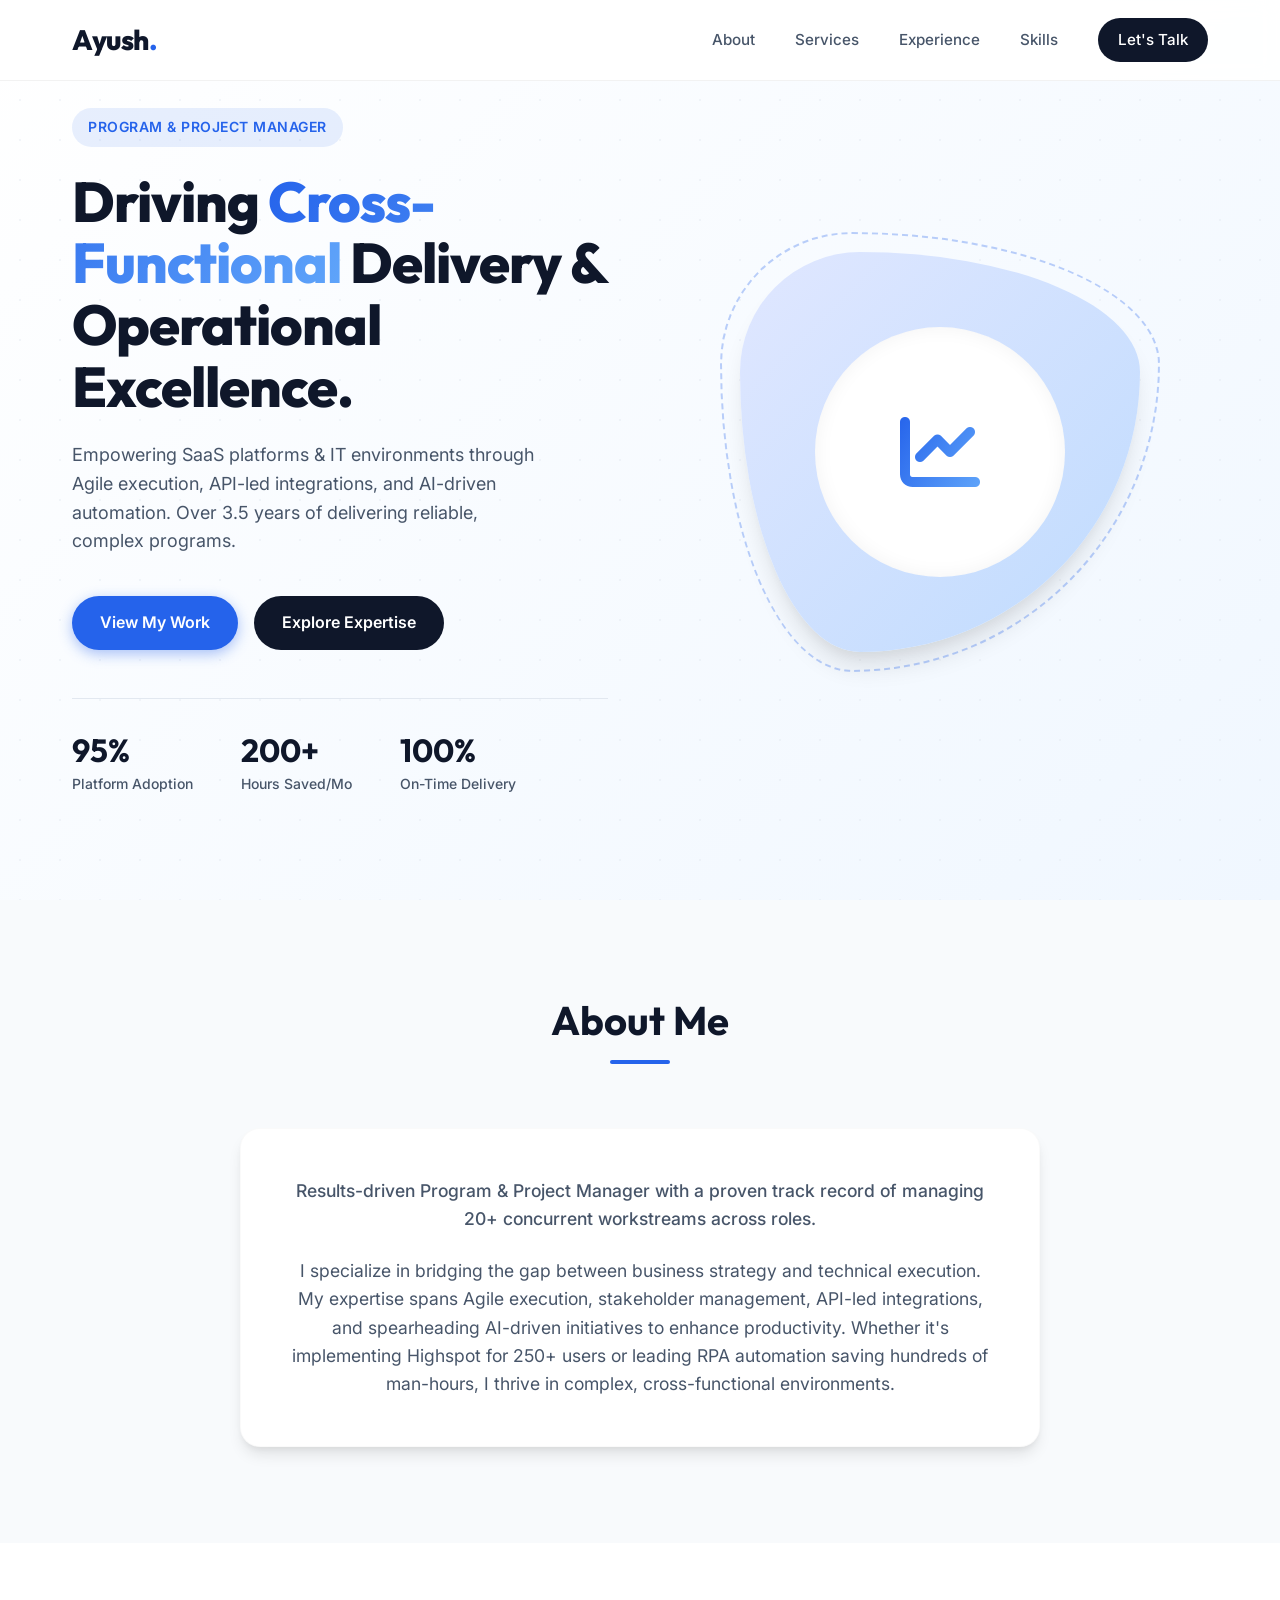
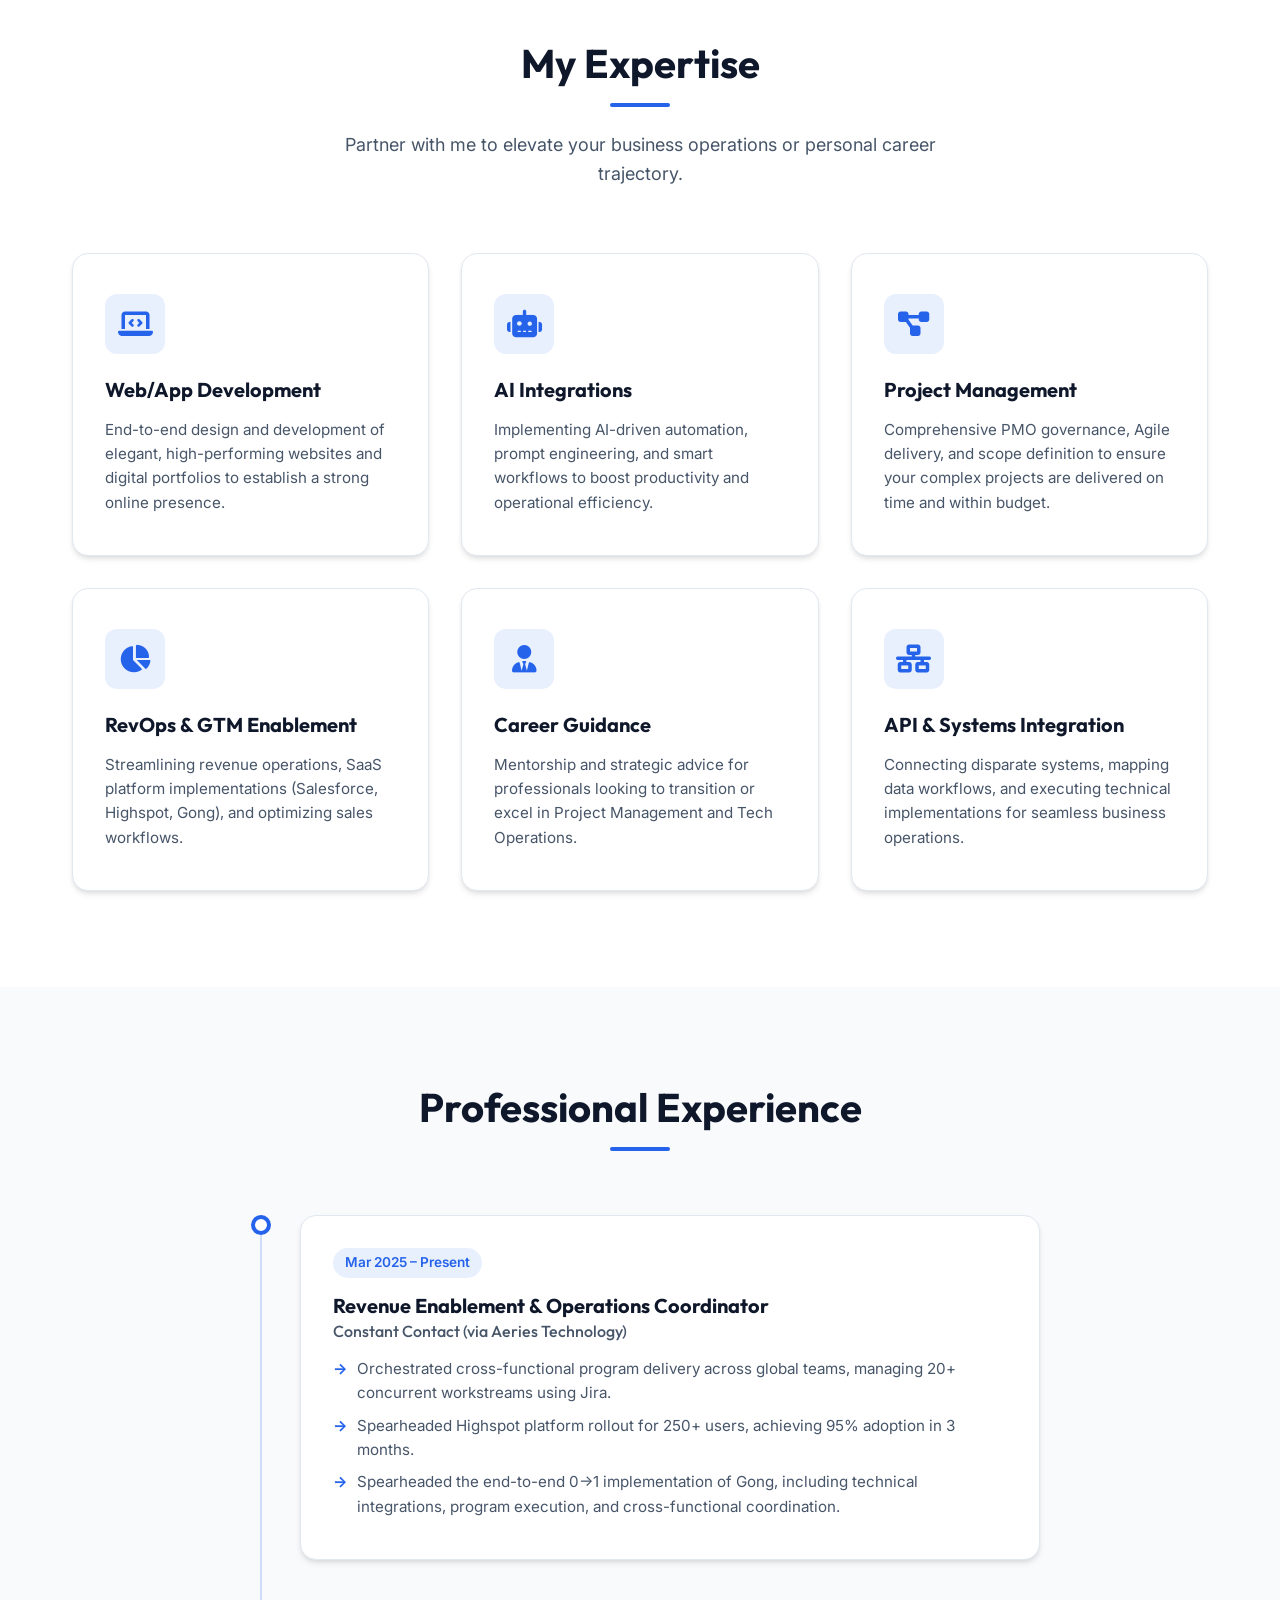
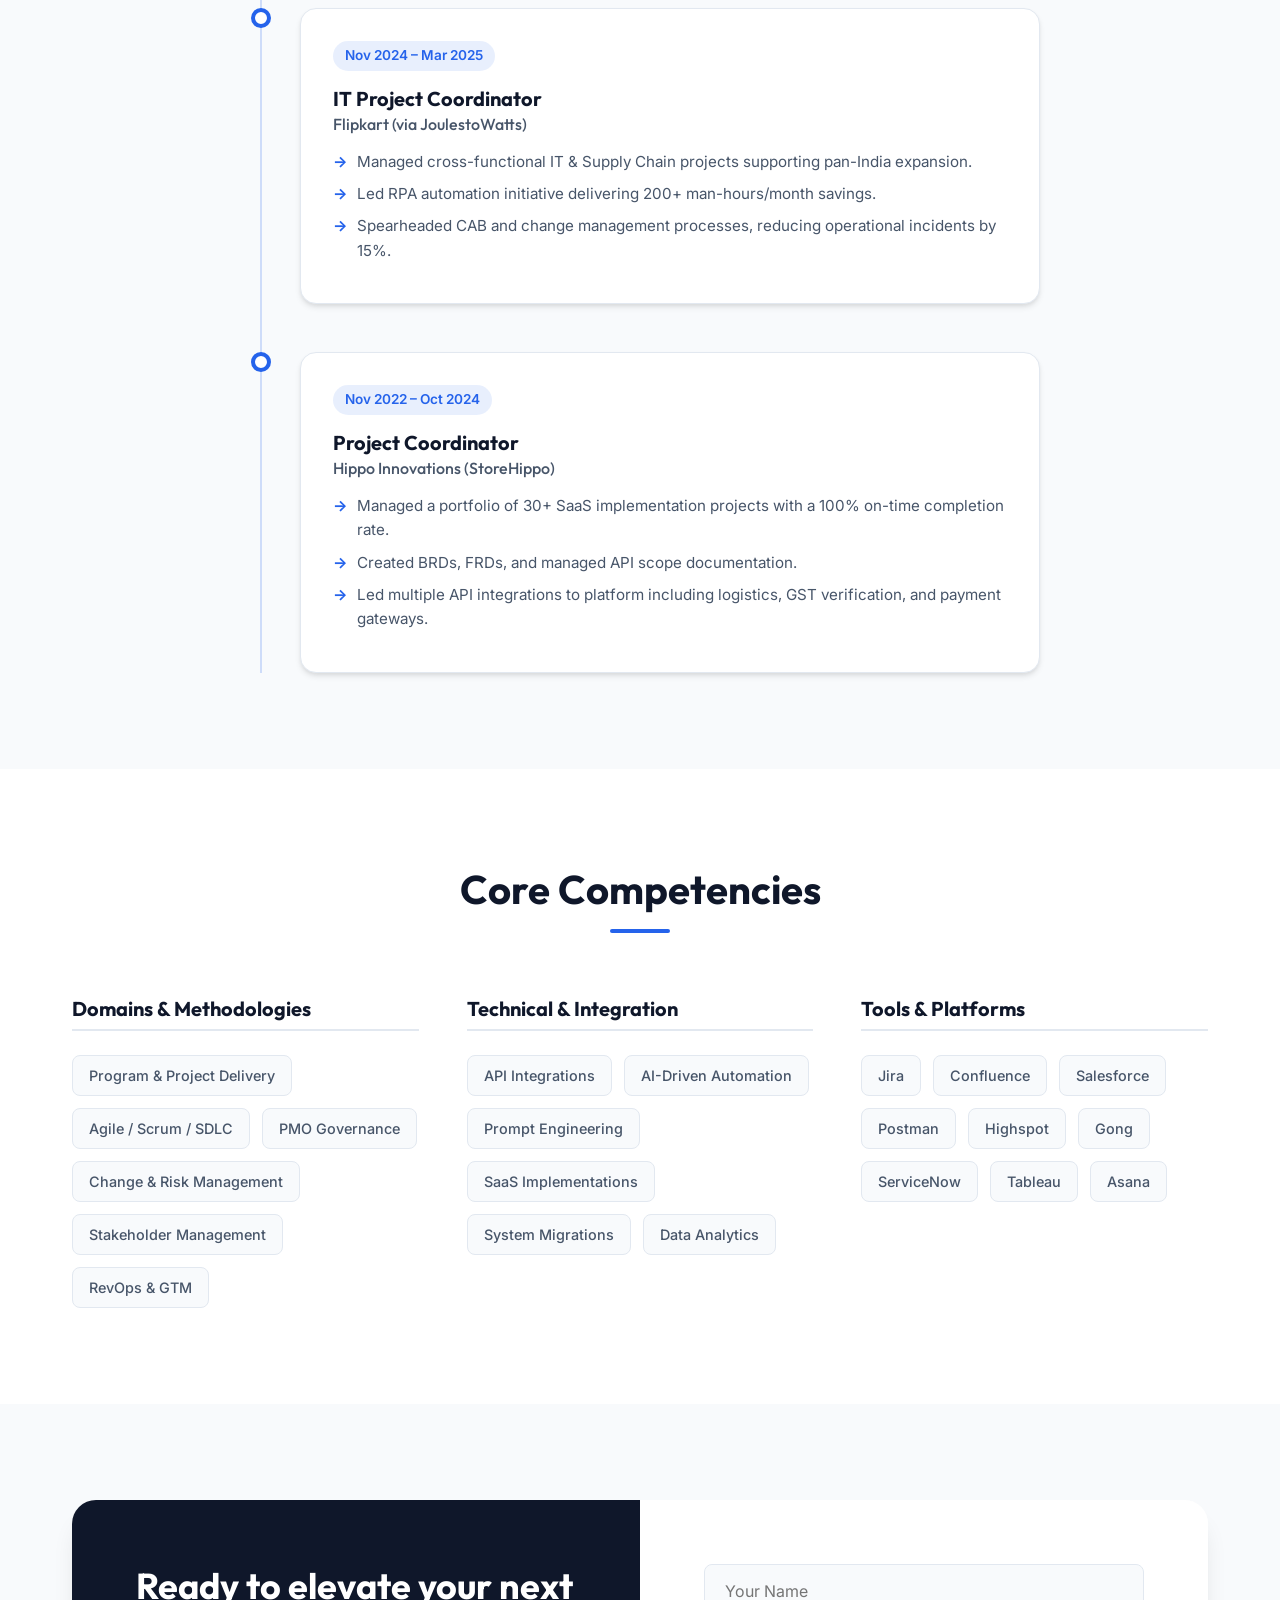
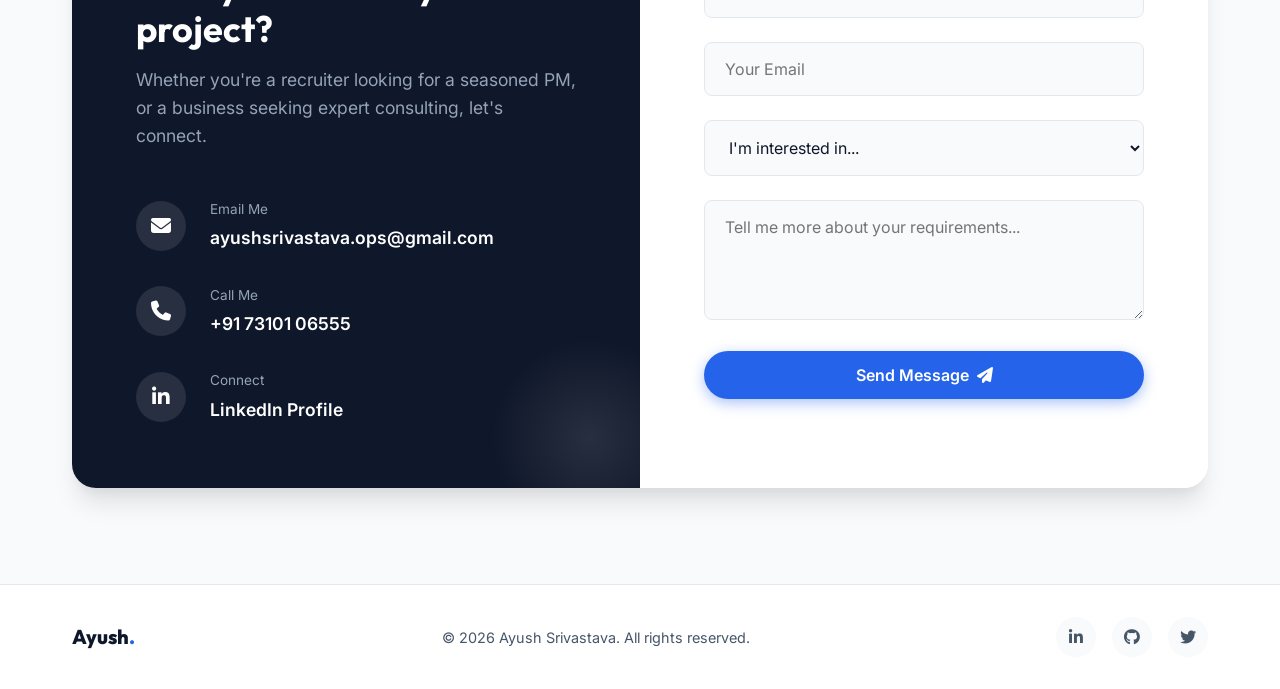
==== index.html @ 35661879 "Update index.html" ====
<!DOCTYPE html>
<html lang="en">
<head>
    <meta charset="UTF-8">
    <meta name="viewport" content="width=device-width, initial-scale=1.0">
    
    <!-- Primary Meta Tags -->
    <title>Ayush Srivastava | Program & Project Manager | AI Integrations & RevOps</title>
    <meta name="title" content="Ayush Srivastava | Program & Project Manager | AI Integrations & RevOps">
    <meta name="description" content="Ayush Srivastava - Program & Project Manager specializing in IT, SaaS, RevOps, and GTM Enablement. Offering consulting services in Website Creation, AI Integrations, and Career Guidance.">
    <meta name="keywords" content="Ayush Srivastava, Program Manager, Project Manager, IT, SaaS, RevOps, GTM Enablement, Agile, PMO, AI Integrations, Website Creation, Career Guidance, Consulting, Bengaluru">
    <meta name="author" content="Ayush Srivastava">
    <meta name="robots" content="index, follow">

    <!-- Open Graph / Facebook -->
    <meta property="og:type" content="website">
    <meta property="og:url" content="https://ayushsrivastava.com/">
    <meta property="og:title" content="Ayush Srivastava | Program & Project Manager">
    <meta property="og:description" content="Empowering SaaS platforms & IT environments through Agile execution, API-led integrations, and AI-driven automation. Let's connect!">
    <meta property="og:image" content="https://ayushsrivastava.com/meta-image.jpg">

    <!-- Twitter -->
    <meta property="twitter:card" content="summary_large_image">
    <meta property="twitter:url" content="https://ayushsrivastava.com/">
    <meta property="twitter:title" content="Ayush Srivastava | Program & Project Manager">
    <meta property="twitter:description" content="Empowering SaaS platforms & IT environments through Agile execution, API-led integrations, and AI-driven automation. Let's connect!">
    <meta property="twitter:image" content="https://ayushsrivastava.com/meta-image.jpg">

    <!-- Theme Color -->
    <meta name="theme-color" content="#ffffff">
    <link rel="stylesheet" href="style.css">
    <link rel="preconnect" href="https://fonts.googleapis.com">
    <link rel="preconnect" href="https://fonts.gstatic.com" crossorigin>
    <link href="https://fonts.googleapis.com/css2?family=Outfit:wght@300;400;500;700;800&family=Inter:wght@300;400;500;600&display=swap" rel="stylesheet">
    <link rel="stylesheet" href="https://cdnjs.cloudflare.com/ajax/libs/font-awesome/6.4.0/css/all.min.css">
</head>
<body>
    <!-- Navbar -->
    <nav class="navbar">
        <div class="nav-container">
            <a href="#" class="logo">Ayush<span>.</span></a>
            <div class="nav-links">
                <a href="#about">About</a>
                <a href="#services">Services</a>
                <a href="#experience">Experience</a>
                <a href="#skills">Skills</a>
                <a href="#contact" class="nav-cta">Let's Talk</a>
            </div>
            <div class="mobile-menu-btn">
                <i class="fas fa-bars"></i>
            </div>
        </div>
    </nav>

    <!-- Hero Section -->
    <section id="hero" class="hero section-padding">
        <div class="container hero-container">
            <div class="hero-content reveal">
                <p class="subtitle">Program & Project Manager</p>
                <h1 class="title">Driving <span>Cross-Functional</span> Delivery & Operational Excellence.</h1>
                <p class="description">
                    Empowering SaaS platforms & IT environments through Agile execution, API-led integrations, and AI-driven automation. Over 3.5 years of delivering reliable, complex programs.
                </p>
                <div class="hero-buttons">
                    <a href="#experience" class="btn btn-primary">View My Work</a>
                    <a href="#services" class="btn btn-secondary">Explore Expertise</a>
                </div>
                <div class="hero-stats">
                    <div class="stat">
                        <h3>95%</h3>
                        <p>Platform Adoption</p>
                    </div>
                    <div class="stat">
                        <h3>200+</h3>
                        <p>Hours Saved/Mo</p>
                    </div>
                    <div class="stat">
                        <h3>100%</h3>
                        <p>On-Time Delivery</p>
                    </div>
                </div>
            </div>
            <div class="hero-visual reveal reveal-delay">
                <div class="abstract-shape">
                    <!-- Placeholder for profile picture or abstract design -->
                    <div class="shape-inner">
                        <i class="fas fa-chart-line"></i>
                    </div>
                </div>
            </div>
        </div>
    </section>

    <!-- About Section -->
    <section id="about" class="about section-padding bg-light">
        <div class="container">
            <div class="section-header reveal">
                <h2>About Me</h2>
                <div class="underline"></div>
            </div>
            <div class="about-content reveal">
                <p class="lead-text">
                    Results-driven Program & Project Manager with a proven track record of managing 20+ concurrent workstreams across roles. 
                </p>
                <p>
                    I specialize in bridging the gap between business strategy and technical execution. My expertise spans Agile execution, stakeholder management, API-led integrations, and spearheading AI-driven initiatives to enhance productivity. Whether it's implementing Highspot for 250+ users or leading RPA automation saving hundreds of man-hours, I thrive in complex, cross-functional environments.
                </p>
            </div>
        </div>
    </section>

    <!-- Services Section -->
    <section id="services" class="services section-padding">
        <div class="container">
            <div class="section-header reveal">
                <h2>My Expertise</h2>
                <div class="underline"></div>
                <p class="header-desc">Partner with me to elevate your business operations or personal career trajectory.</p>
            </div>
            <div class="services-grid">
                <div class="service-card reveal">
                    <div class="service-icon"><i class="fas fa-laptop-code"></i></div>
                    <h3>Web/App Development</h3>
                    <p>End-to-end design and development of elegant, high-performing websites and digital portfolios to establish a strong online presence.</p>
                </div>
                <div class="service-card reveal">
                    <div class="service-icon"><i class="fas fa-robot"></i></div>
                    <h3>AI Integrations</h3>
                    <p>Implementing AI-driven automation, prompt engineering, and smart workflows to boost productivity and operational efficiency.</p>
                </div>
                <div class="service-card reveal">
                    <div class="service-icon"><i class="fas fa-project-diagram"></i></div>
                    <h3>Project Management</h3>
                    <p>Comprehensive PMO governance, Agile delivery, and scope definition to ensure your complex projects are delivered on time and within budget.</p>
                </div>
                <div class="service-card reveal">
                    <div class="service-icon"><i class="fas fa-chart-pie"></i></div>
                    <h3>RevOps & GTM Enablement</h3>
                    <p>Streamlining revenue operations, SaaS platform implementations (Salesforce, Highspot, Gong), and optimizing sales workflows.</p>
                </div>
                <div class="service-card reveal">
                    <div class="service-icon"><i class="fas fa-user-tie"></i></div>
                    <h3>Career Guidance</h3>
                    <p>Mentorship and strategic advice for professionals looking to transition or excel in Project Management and Tech Operations.</p>
                </div>
                <div class="service-card reveal">
                    <div class="service-icon"><i class="fas fa-network-wired"></i></div>
                    <h3>API & Systems Integration</h3>
                    <p>Connecting disparate systems, mapping data workflows, and executing technical implementations for seamless business operations.</p>
                </div>
            </div>
        </div>
    </section>

    <!-- Experience Section -->
    <section id="experience" class="experience section-padding bg-light">
        <div class="container">
            <div class="section-header reveal">
                <h2>Professional Experience</h2>
                <div class="underline"></div>
            </div>
            <div class="timeline">
                <div class="timeline-item reveal">
                    <div class="timeline-dot"></div>
                    <div class="timeline-content">
                        <span class="date">Mar 2025 – Present</span>
                        <h3>Revenue Enablement & Operations Coordinator</h3>
                        <h4>Constant Contact (via Aeries Technology)</h4>
                        <ul>
                            <li>Orchestrated cross-functional program delivery across global teams, managing 20+ concurrent workstreams using Jira.</li>
                            <li>Spearheaded Highspot platform rollout for 250+ users, achieving 95% adoption in 3 months.</li>
                            <li>Spearheaded the end-to-end 0→1 implementation of Gong, including technical integrations, program execution, and cross-functional coordination.</li>
                        </ul>
                    </div>
                </div>
                <div class="timeline-item reveal">
                    <div class="timeline-dot"></div>
                    <div class="timeline-content">
                        <span class="date">Nov 2024 – Mar 2025</span>
                        <h3>IT Project Coordinator</h3>
                        <h4>Flipkart (via JoulestoWatts)</h4>
                        <ul>
                            <li>Managed cross-functional IT & Supply Chain projects supporting pan-India expansion.</li>
                            <li>Led RPA automation initiative delivering 200+ man-hours/month savings.</li>
                            <li>Spearheaded CAB and change management processes, reducing operational incidents by 15%.</li>
                        </ul>
                    </div>
                </div>
                <div class="timeline-item reveal">
                    <div class="timeline-dot"></div>
                    <div class="timeline-content">
                        <span class="date">Nov 2022 – Oct 2024</span>
                        <h3>Project Coordinator</h3>
                        <h4>Hippo Innovations (StoreHippo)</h4>
                        <ul>
                            <li>Managed a portfolio of 30+ SaaS implementation projects with a 100% on-time completion rate.</li>
                            <li>Created BRDs, FRDs, and managed API scope documentation.</li>
                            <li>Led multiple API integrations to platform including logistics, GST verification, and payment gateways.</li>
                        </ul>
                    </div>
                </div>
            </div>
        </div>
    </section>

    <!-- Skills Section -->
    <section id="skills" class="skills section-padding">
        <div class="container">
            <div class="section-header reveal">
                <h2>Core Competencies</h2>
                <div class="underline"></div>
            </div>
            <div class="skills-container">
                <div class="skill-category reveal">
                    <h3>Domains & Methodologies</h3>
                    <div class="skill-tags">
                        <span>Program & Project Delivery</span>
                        <span>Agile / Scrum / SDLC</span>
                        <span>PMO Governance</span>
                        <span>Change & Risk Management</span>
                        <span>Stakeholder Management</span>
                        <span>RevOps & GTM</span>
                    </div>
                </div>
                <div class="skill-category reveal">
                    <h3>Technical & Integration</h3>
                    <div class="skill-tags">
                        <span>API Integrations</span>
                        <span>AI-Driven Automation</span>
                        <span>Prompt Engineering</span>
                        <span>SaaS Implementations</span>
                        <span>System Migrations</span>
                        <span>Data Analytics</span>
                    </div>
                </div>
                <div class="skill-category reveal">
                    <h3>Tools & Platforms</h3>
                    <div class="skill-tags">
                        <span>Jira</span>
                        <span>Confluence</span>
                        <span>Salesforce</span>
                        <span>Postman</span>
                        <span>Highspot</span>
                        <span>Gong</span>
                        <span>ServiceNow</span>
                        <span>Tableau</span>
                        <span>Asana</span>
                    </div>
                </div>
            </div>
        </div>
    </section>

    <!-- Contact Section -->
    <section id="contact" class="contact section-padding bg-light">
        <div class="container">
            <div class="contact-card reveal">
                <div class="contact-info">
                    <h2>Ready to elevate your next project?</h2>
                    <p>Whether you're a recruiter looking for a seasoned PM, or a business seeking expert consulting, let's connect.</p>
                    
                    <div class="contact-methods">
                        <a href="mailto:ayushsrivastava.ops@gmail.com" class="contact-link">
                            <div class="icon-circle"><i class="fas fa-envelope"></i></div>
                            <div>
                                <span class="label">Email Me</span>
                                <span class="value">ayushsrivastava.ops@gmail.com</span>
                            </div>
                        </a>
                        <a href="tel:+917310106555" class="contact-link">
                            <div class="icon-circle"><i class="fas fa-phone"></i></div>
                            <div>
                                <span class="label">Call Me</span>
                                <span class="value">+91 73101 06555</span>
                            </div>
                        </a>
                        <a href="https://linkedin.com" target="_blank" class="contact-link">
                            <div class="icon-circle"><i class="fab fa-linkedin-in"></i></div>
                            <div>
                                <span class="label">Connect</span>
                                <span class="value">LinkedIn Profile</span>
                            </div>
                        </a>
                    </div>
                </div>
                <div class="contact-form">
                    <form id="inquiry-form">
                        <div class="form-group">
                            <input type="text" id="name" required placeholder="Your Name">
                        </div>
                        <div class="form-group">
                            <input type="email" id="email" required placeholder="Your Email">
                        </div>
                        <div class="form-group">
                            <select id="interest" required>
                                <option value="" disabled selected>I'm interested in...</option>
                                <option value="recruitment">Recruitment / Job Opportunity</option>
                                <option value="website">Website Creation</option>
                                <option value="ai">AI Integrations</option>
                                <option value="pm">Project Management Consulting</option>
                                <option value="career">Career Guidance</option>
                                <option value="other">Other</option>
                            </select>
                        </div>
                        <div class="form-group">
                            <textarea id="message" rows="4" required placeholder="Tell me more about your requirements..."></textarea>
                        </div>
                        <button type="submit" class="btn btn-primary btn-block">Send Message <i class="fas fa-paper-plane"></i></button>
                    </form>
                </div>
            </div>
        </div>
    </section>

    <!-- Footer -->
    <footer>
        <div class="container footer-content">
            <div class="footer-logo">Ayush<span>.</span></div>
            <p>&copy; 2026 Ayush Srivastava. All rights reserved.</p>
            <div class="footer-socials">
                <a href="#"><i class="fab fa-linkedin-in"></i></a>
                <a href="#"><i class="fab fa-github"></i></a>
                <a href="#"><i class="fab fa-twitter"></i></a>
            </div>
        </div>
    </footer>

    <script src="script.js"></script>
</body>
</html>
---- style.css ----
/* =========================================
   CSS Variables & Theming
========================================= */
:root {
    --bg-primary: #ffffff;
    --bg-secondary: #f8fafc;
    --text-primary: #0f172a;
    --text-secondary: #475569;
    --accent-primary: #2563eb;
    --accent-hover: #1d4ed8;
    --accent-secondary: #0f172a;
    --accent-secondary-hover: #1e293b;
    --card-bg: #ffffff;
    --border-color: #e2e8f0;
    --shadow-sm: 0 1px 2px 0 rgba(0, 0, 0, 0.05);
    --shadow-md: 0 4px 6px -1px rgba(0, 0, 0, 0.1), 0 2px 4px -1px rgba(0, 0, 0, 0.06);
    --shadow-lg: 0 10px 15px -3px rgba(0, 0, 0, 0.1), 0 4px 6px -2px rgba(0, 0, 0, 0.05);
    --shadow-xl: 0 20px 25px -5px rgba(0, 0, 0, 0.1), 0 10px 10px -5px rgba(0, 0, 0, 0.04);
    
    --font-heading: 'Outfit', sans-serif;
    --font-body: 'Inter', sans-serif;
    
    --transition-fast: 0.2s ease;
    --transition-medium: 0.4s cubic-bezier(0.16, 1, 0.3, 1);
    --transition-slow: 0.8s cubic-bezier(0.16, 1, 0.3, 1);
}

/* =========================================
   Reset & Base Styles
========================================= */
* {
    margin: 0;
    padding: 0;
    box-sizing: border-box;
}

html {
    scroll-behavior: smooth;
    scroll-padding-top: 80px; /* For fixed navbar */
}

body {
    font-family: var(--font-body);
    color: var(--text-primary);
    background-color: var(--bg-primary);
    line-height: 1.6;
    overflow-x: hidden;
}

h1, h2, h3, h4, h5, h6 {
    font-family: var(--font-heading);
    color: var(--text-primary);
    line-height: 1.2;
}

a {
    text-decoration: none;
    color: inherit;
    transition: var(--transition-fast);
}

ul {
    list-style: none;
}

img {
    max-width: 100%;
    height: auto;
    display: block;
}

.container {
    width: 100%;
    max-width: 1200px;
    margin: 0 auto;
    padding: 0 2rem;
}

.section-padding {
    padding: 6rem 0;
}

.bg-light {
    background-color: var(--bg-secondary);
}

/* =========================================
   Typography
========================================= */
.lead-text {
    font-size: 1.25rem;
    color: var(--text-primary);
    font-weight: 500;
    margin-bottom: 1.5rem;
}

.section-header {
    margin-bottom: 4rem;
    text-align: center;
}

.section-header h2 {
    font-size: 2.5rem;
    font-weight: 700;
    margin-bottom: 1rem;
}

.underline {
    width: 60px;
    height: 4px;
    background-color: var(--accent-primary);
    margin: 0 auto 1.5rem auto;
    border-radius: 2px;
}

.header-desc {
    color: var(--text-secondary);
    font-size: 1.125rem;
    max-width: 600px;
    margin: 0 auto;
}

/* =========================================
   Buttons
========================================= */
.btn {
    display: inline-flex;
    align-items: center;
    justify-content: center;
    padding: 0.875rem 1.75rem;
    border-radius: 50px;
    font-weight: 600;
    font-family: var(--font-body);
    font-size: 1rem;
    cursor: pointer;
    transition: var(--transition-medium);
    border: none;
    gap: 0.5rem;
}

.btn-primary {
    background-color: var(--accent-primary);
    color: white;
    box-shadow: 0 4px 14px 0 rgba(37, 99, 235, 0.39);
}

.btn-primary:hover {
    background-color: var(--accent-hover);
    transform: translateY(-2px);
    box-shadow: 0 6px 20px 0 rgba(37, 99, 235, 0.39);
}

.btn-secondary {
    background-color: var(--accent-secondary);
    color: white;
}

.btn-secondary:hover {
    background-color: var(--accent-secondary-hover);
    transform: translateY(-2px);
}

.btn-block {
    width: 100%;
}

/* =========================================
   Navbar
========================================= */
.navbar {
    position: fixed;
    top: 0;
    left: 0;
    width: 100%;
    background-color: rgba(255, 255, 255, 0.9);
    backdrop-filter: blur(10px);
    -webkit-backdrop-filter: blur(10px);
    border-bottom: 1px solid rgba(0, 0, 0, 0.05);
    z-index: 1000;
    transition: var(--transition-medium);
}

.navbar.scrolled {
    box-shadow: var(--shadow-sm);
}

.nav-container {
    display: flex;
    justify-content: space-between;
    align-items: center;
    height: 80px;
    max-width: 1200px;
    margin: 0 auto;
    padding: 0 2rem;
}

.logo {
    font-family: var(--font-heading);
    font-size: 1.75rem;
    font-weight: 800;
    color: var(--text-primary);
    letter-spacing: -0.5px;
}

.logo span {
    color: var(--accent-primary);
}

.nav-links {
    display: flex;
    align-items: center;
    gap: 2.5rem;
}

.nav-links a {
    font-size: 0.95rem;
    font-weight: 500;
    color: var(--text-secondary);
    position: relative;
}

.nav-links a:hover, .nav-links a.active {
    color: var(--accent-primary);
}

.nav-links a:not(.nav-cta)::after {
    content: '';
    position: absolute;
    width: 0;
    height: 2px;
    bottom: -4px;
    left: 0;
    background-color: var(--accent-primary);
    transition: var(--transition-fast);
}

.nav-links a:not(.nav-cta):hover::after,
.nav-links a.active:not(.nav-cta):::after {
    width: 100%;
}

.nav-cta {
    background-color: var(--text-primary);
    color: white !important;
    padding: 0.6rem 1.25rem;
    border-radius: 50px;
    font-weight: 600;
}

.nav-cta:hover {
    background-color: var(--accent-primary);
    transform: translateY(-2px);
}

.mobile-menu-btn {
    display: none;
    font-size: 1.5rem;
    cursor: pointer;
    color: var(--text-primary);
}

/* =========================================
   Hero Section
========================================= */
.hero {
    min-height: 100vh;
    display: flex;
    align-items: center;
    padding-top: 100px;
    background: linear-gradient(135deg, #ffffff 0%, #f0f7ff 100%);
    position: relative;
    overflow: hidden;
}

/* Subtle background pattern */
.hero::before {
    content: '';
    position: absolute;
    top: 0; left: 0; right: 0; bottom: 0;
    background-image: radial-gradient(var(--border-color) 1px, transparent 1px);
    background-size: 40px 40px;
    opacity: 0.4;
    z-index: 0;
}

.hero-container {
    display: grid;
    grid-template-columns: 1fr 1fr;
    gap: 4rem;
    align-items: center;
    position: relative;
    z-index: 1;
}

.hero-content {
    max-width: 600px;
}

.subtitle {
    display: inline-block;
    padding: 0.5rem 1rem;
    background-color: rgba(37, 99, 235, 0.1);
    color: var(--accent-primary);
    border-radius: 50px;
    font-weight: 600;
    font-size: 0.875rem;
    margin-bottom: 1.5rem;
    letter-spacing: 0.5px;
    text-transform: uppercase;
}

.title {
    font-size: 3.5rem;
    font-weight: 800;
    line-height: 1.1;
    margin-bottom: 1.5rem;
    letter-spacing: -1px;
}

.title span {
    background: linear-gradient(120deg, var(--accent-primary), #60a5fa);
    -webkit-background-clip: text;
    -webkit-text-fill-color: transparent;
    background-clip: text;
}

.description {
    font-size: 1.125rem;
    color: var(--text-secondary);
    margin-bottom: 2.5rem;
    max-width: 90%;
}

.hero-buttons {
    display: flex;
    gap: 1rem;
    margin-bottom: 3rem;
}

.hero-stats {
    display: flex;
    gap: 3rem;
    border-top: 1px solid var(--border-color);
    padding-top: 2rem;
}

.stat h3 {
    font-size: 2rem;
    font-weight: 700;
    color: var(--text-primary);
    margin-bottom: 0.25rem;
}

.stat p {
    font-size: 0.875rem;
    color: var(--text-secondary);
    font-weight: 500;
}

.hero-visual {
    position: relative;
    display: flex;
    justify-content: center;
    align-items: center;
}

.abstract-shape {
    width: 400px;
    height: 400px;
    background: linear-gradient(135deg, #e0e7ff 0%, #bfdbfe 100%);
    border-radius: 30% 70% 70% 30% / 30% 30% 70% 70%;
    animation: morph 8s ease-in-out infinite;
    display: flex;
    align-items: center;
    justify-content: center;
    box-shadow: var(--shadow-xl);
    position: relative;
}

.abstract-shape::after {
    content: '';
    position: absolute;
    top: -20px;
    left: -20px;
    right: -20px;
    bottom: -20px;
    border: 2px dashed rgba(37, 99, 235, 0.3);
    border-radius: inherit;
    animation: morph 8s ease-in-out infinite reverse;
}

.shape-inner {
    width: 250px;
    height: 250px;
    background-color: white;
    border-radius: 50%;
    display: flex;
    align-items: center;
    justify-content: center;
    box-shadow: inset 0 0 20px rgba(0,0,0,0.05);
}

.shape-inner i {
    font-size: 5rem;
    color: var(--accent-primary);
    background: linear-gradient(120deg, var(--accent-primary), #60a5fa);
    -webkit-background-clip: text;
    -webkit-text-fill-color: transparent;
}

@keyframes morph {
    0% { border-radius: 30% 70% 70% 30% / 30% 30% 70% 70%; }
    50% { border-radius: 70% 30% 30% 70% / 70% 70% 30% 30%; }
    100% { border-radius: 30% 70% 70% 30% / 30% 30% 70% 70%; }
}

/* =========================================
   About Section
========================================= */
.about-content {
    max-width: 800px;
    margin: 0 auto;
    text-align: center;
    background: white;
    padding: 3rem;
    border-radius: 20px;
    box-shadow: var(--shadow-lg);
    border: 1px solid rgba(0,0,0,0.02);
}

.about-content p {
    color: var(--text-secondary);
    font-size: 1.1rem;
}

/* =========================================
   Services Section
========================================= */
.services-grid {
    display: grid;
    grid-template-columns: repeat(auto-fit, minmax(320px, 1fr));
    gap: 2rem;
}

.service-card {
    background-color: var(--card-bg);
    padding: 2.5rem 2rem;
    border-radius: 16px;
    box-shadow: var(--shadow-md);
    border: 1px solid var(--border-color);
    transition: var(--transition-medium);
    position: relative;
    overflow: hidden;
    z-index: 1;
}

.service-card::before {
    content: '';
    position: absolute;
    top: 0; left: 0; width: 100%; height: 0;
    background: linear-gradient(to bottom, transparent, rgba(37, 99, 235, 0.03));
    z-index: -1;
    transition: var(--transition-medium);
}

.service-card:hover {
    transform: translateY(-10px);
    box-shadow: var(--shadow-xl);
    border-color: rgba(37, 99, 235, 0.3);
}

.service-card:hover::before {
    height: 100%;
}

.service-icon {
    width: 60px;
    height: 60px;
    background-color: rgba(37, 99, 235, 0.1);
    color: var(--accent-primary);
    border-radius: 12px;
    display: flex;
    align-items: center;
    justify-content: center;
    font-size: 1.75rem;
    margin-bottom: 1.5rem;
    transition: var(--transition-medium);
}

.service-card:hover .service-icon {
    background-color: var(--accent-primary);
    color: white;
    transform: scale(1.1) rotate(5deg);
}

.service-card h3 {
    font-size: 1.25rem;
    margin-bottom: 1rem;
}

.service-card p {
    color: var(--text-secondary);
    font-size: 0.95rem;
}

/* =========================================
   Experience Timeline
========================================= */
.timeline {
    position: relative;
    max-width: 800px;
    margin: 0 auto;
}

.timeline::before {
    content: '';
    position: absolute;
    top: 0;
    bottom: 0;
    left: 20px;
    width: 2px;
    background-color: var(--accent-primary);
    opacity: 0.2;
}

.timeline-item {
    position: relative;
    padding-left: 60px;
    margin-bottom: 3rem;
}

.timeline-item:last-child {
    margin-bottom: 0;
}

.timeline-dot {
    position: absolute;
    left: 11px;
    top: 0;
    width: 20px;
    height: 20px;
    background-color: white;
    border: 4px solid var(--accent-primary);
    border-radius: 50%;
    z-index: 1;
    transition: var(--transition-fast);
}

.timeline-item:hover .timeline-dot {
    transform: scale(1.3);
    background-color: var(--accent-primary);
    box-shadow: 0 0 0 4px rgba(37, 99, 235, 0.2);
}

.timeline-content {
    background-color: var(--card-bg);
    padding: 2rem;
    border-radius: 16px;
    box-shadow: var(--shadow-md);
    border: 1px solid var(--border-color);
    transition: var(--transition-medium);
}

.timeline-item:hover .timeline-content {
    transform: translateX(10px);
    box-shadow: var(--shadow-lg);
    border-color: rgba(37, 99, 235, 0.3);
}

.timeline-content .date {
    display: inline-block;
    font-size: 0.85rem;
    font-weight: 600;
    color: var(--accent-primary);
    background-color: rgba(37, 99, 235, 0.1);
    padding: 0.25rem 0.75rem;
    border-radius: 20px;
    margin-bottom: 1rem;
}

.timeline-content h3 {
    font-size: 1.25rem;
    margin-bottom: 0.25rem;
}

.timeline-content h4 {
    font-size: 1rem;
    color: var(--text-secondary);
    font-weight: 500;
    margin-bottom: 1rem;
}

.timeline-content ul {
    list-style: none;
}

.timeline-content ul li {
    color: var(--text-secondary);
    margin-bottom: 0.5rem;
    position: relative;
    padding-left: 1.5rem;
    font-size: 0.95rem;
}

.timeline-content ul li::before {
    content: '→';
    position: absolute;
    left: 0;
    color: var(--accent-primary);
    font-weight: bold;
}

/* =========================================
   Skills Section
========================================= */
.skills-container {
    display: grid;
    grid-template-columns: repeat(auto-fit, minmax(300px, 1fr));
    gap: 3rem;
}

.skill-category h3 {
    font-size: 1.25rem;
    margin-bottom: 1.5rem;
    color: var(--text-primary);
    padding-bottom: 0.5rem;
    border-bottom: 2px solid var(--border-color);
}

.skill-tags {
    display: flex;
    flex-wrap: wrap;
    gap: 0.75rem;
}

.skill-tags span {
    background-color: var(--bg-secondary);
    color: var(--text-secondary);
    padding: 0.5rem 1rem;
    border-radius: 8px;
    font-size: 0.9rem;
    font-weight: 500;
    border: 1px solid var(--border-color);
    transition: var(--transition-fast);
    cursor: default;
}

.skill-tags span:hover {
    background-color: var(--accent-primary);
    color: white;
    border-color: var(--accent-primary);
    transform: translateY(-2px);
    box-shadow: var(--shadow-sm);
}

/* =========================================
   Contact Section
========================================= */
.contact-card {
    background-color: white;
    border-radius: 24px;
    box-shadow: var(--shadow-xl);
    display: grid;
    grid-template-columns: 1fr 1fr;
    overflow: hidden;
}

.contact-info {
    background-color: var(--text-primary);
    color: white;
    padding: 4rem;
    position: relative;
}

/* Decorative element in contact info */
.contact-info::after {
    content: '';
    position: absolute;
    bottom: -50px;
    right: -50px;
    width: 200px;
    height: 200px;
    background: radial-gradient(circle, rgba(255,255,255,0.1) 0%, transparent 70%);
    border-radius: 50%;
}

.contact-info h2 {
    color: white;
    font-size: 2.25rem;
    margin-bottom: 1rem;
}

.contact-info p {
    color: #94a3b8;
    margin-bottom: 3rem;
    font-size: 1.1rem;
}

.contact-methods {
    display: flex;
    flex-direction: column;
    gap: 2rem;
}

.contact-link {
    display: flex;
    align-items: center;
    gap: 1.5rem;
    color: white;
    transition: var(--transition-fast);
}

.contact-link:hover {
    transform: translateX(10px);
}

.icon-circle {
    width: 50px;
    height: 50px;
    background-color: rgba(255,255,255,0.1);
    border-radius: 50%;
    display: flex;
    align-items: center;
    justify-content: center;
    font-size: 1.25rem;
    transition: var(--transition-fast);
}

.contact-link:hover .icon-circle {
    background-color: var(--accent-primary);
}

.contact-link .label {
    display: block;
    font-size: 0.85rem;
    color: #94a3b8;
    margin-bottom: 0.25rem;
}

.contact-link .value {
    display: block;
    font-weight: 600;
    font-size: 1.1rem;
}

.contact-form {
    padding: 4rem;
    background-color: white;
}

.form-group {
    margin-bottom: 1.5rem;
}

.form-group input,
.form-group select,
.form-group textarea {
    width: 100%;
    padding: 1rem 1.25rem;
    border: 1px solid var(--border-color);
    border-radius: 8px;
    font-family: var(--font-body);
    font-size: 1rem;
    color: var(--text-primary);
    background-color: var(--bg-secondary);
    transition: var(--transition-fast);
}

.form-group input:focus,
.form-group select:focus,
.form-group textarea:focus {
    outline: none;
    border-color: var(--accent-primary);
    background-color: white;
    box-shadow: 0 0 0 3px rgba(37, 99, 235, 0.1);
}

.form-group textarea {
    resize: vertical;
    min-height: 120px;
}

/* =========================================
   Footer
========================================= */
footer {
    background-color: white;
    border-top: 1px solid var(--border-color);
    padding: 2rem 0;
}

.footer-content {
    display: flex;
    justify-content: space-between;
    align-items: center;
}

.footer-logo {
    font-family: var(--font-heading);
    font-weight: 800;
    font-size: 1.25rem;
}

.footer-logo span {
    color: var(--accent-primary);
}

footer p {
    color: var(--text-secondary);
    font-size: 0.9rem;
}

.footer-socials {
    display: flex;
    gap: 1rem;
}

.footer-socials a {
    width: 40px;
    height: 40px;
    background-color: var(--bg-secondary);
    color: var(--text-secondary);
    border-radius: 50%;
    display: flex;
    align-items: center;
    justify-content: center;
    transition: var(--transition-fast);
}

.footer-socials a:hover {
    background-color: var(--accent-primary);
    color: white;
    transform: translateY(-3px);
}

/* =========================================
   Animations (Intersection Observer)
========================================= */
.reveal {
    opacity: 0;
    transform: translateY(30px);
    transition: all 0.8s cubic-bezier(0.5, 0, 0, 1);
}

.reveal.active {
    opacity: 1;
    transform: translateY(0);
}

.reveal-delay {
    transition-delay: 0.2s;
}

/* =========================================
   Responsive Design
========================================= */
@media (max-width: 1024px) {
    .hero-container {
        grid-template-columns: 1fr;
        text-align: center;
        gap: 3rem;
    }
    
    .hero-content {
        margin: 0 auto;
    }
    
    .hero-buttons {
        justify-content: center;
    }
    
    .hero-stats {
        justify-content: center;
    }
    
    .contact-card {
        grid-template-columns: 1fr;
    }
    
    .contact-info::after {
        display: none;
    }
}

@media (max-width: 768px) {
    .nav-links {
        position: absolute;
        top: 80px;
        left: -100%;
        width: 100%;
        height: calc(100vh - 80px);
        background-color: white;
        flex-direction: column;
        justify-content: center;
        align-items: center;
        transition: var(--transition-medium);
        gap: 2rem;
    }
    
    .nav-links.active {
        left: 0;
    }
    
    .mobile-menu-btn {
        display: block;
    }
    
    .title {
        font-size: 2.5rem;
    }
    
    .hero-stats {
        flex-direction: column;
        gap: 1.5rem;
    }
    
    .contact-info, .contact-form {
        padding: 2.5rem 1.5rem;
    }
    
    .footer-content {
        flex-direction: column;
        gap: 1.5rem;
        text-align: center;
    }
}

@media (max-width: 480px) {
    .section-padding {
        padding: 4rem 0;
    }
    
    .title {
        font-size: 2rem;
    }
    
    .abstract-shape {
        width: 300px;
        height: 300px;
    }
    
    .shape-inner {
        width: 180px;
        height: 180px;
    }
}
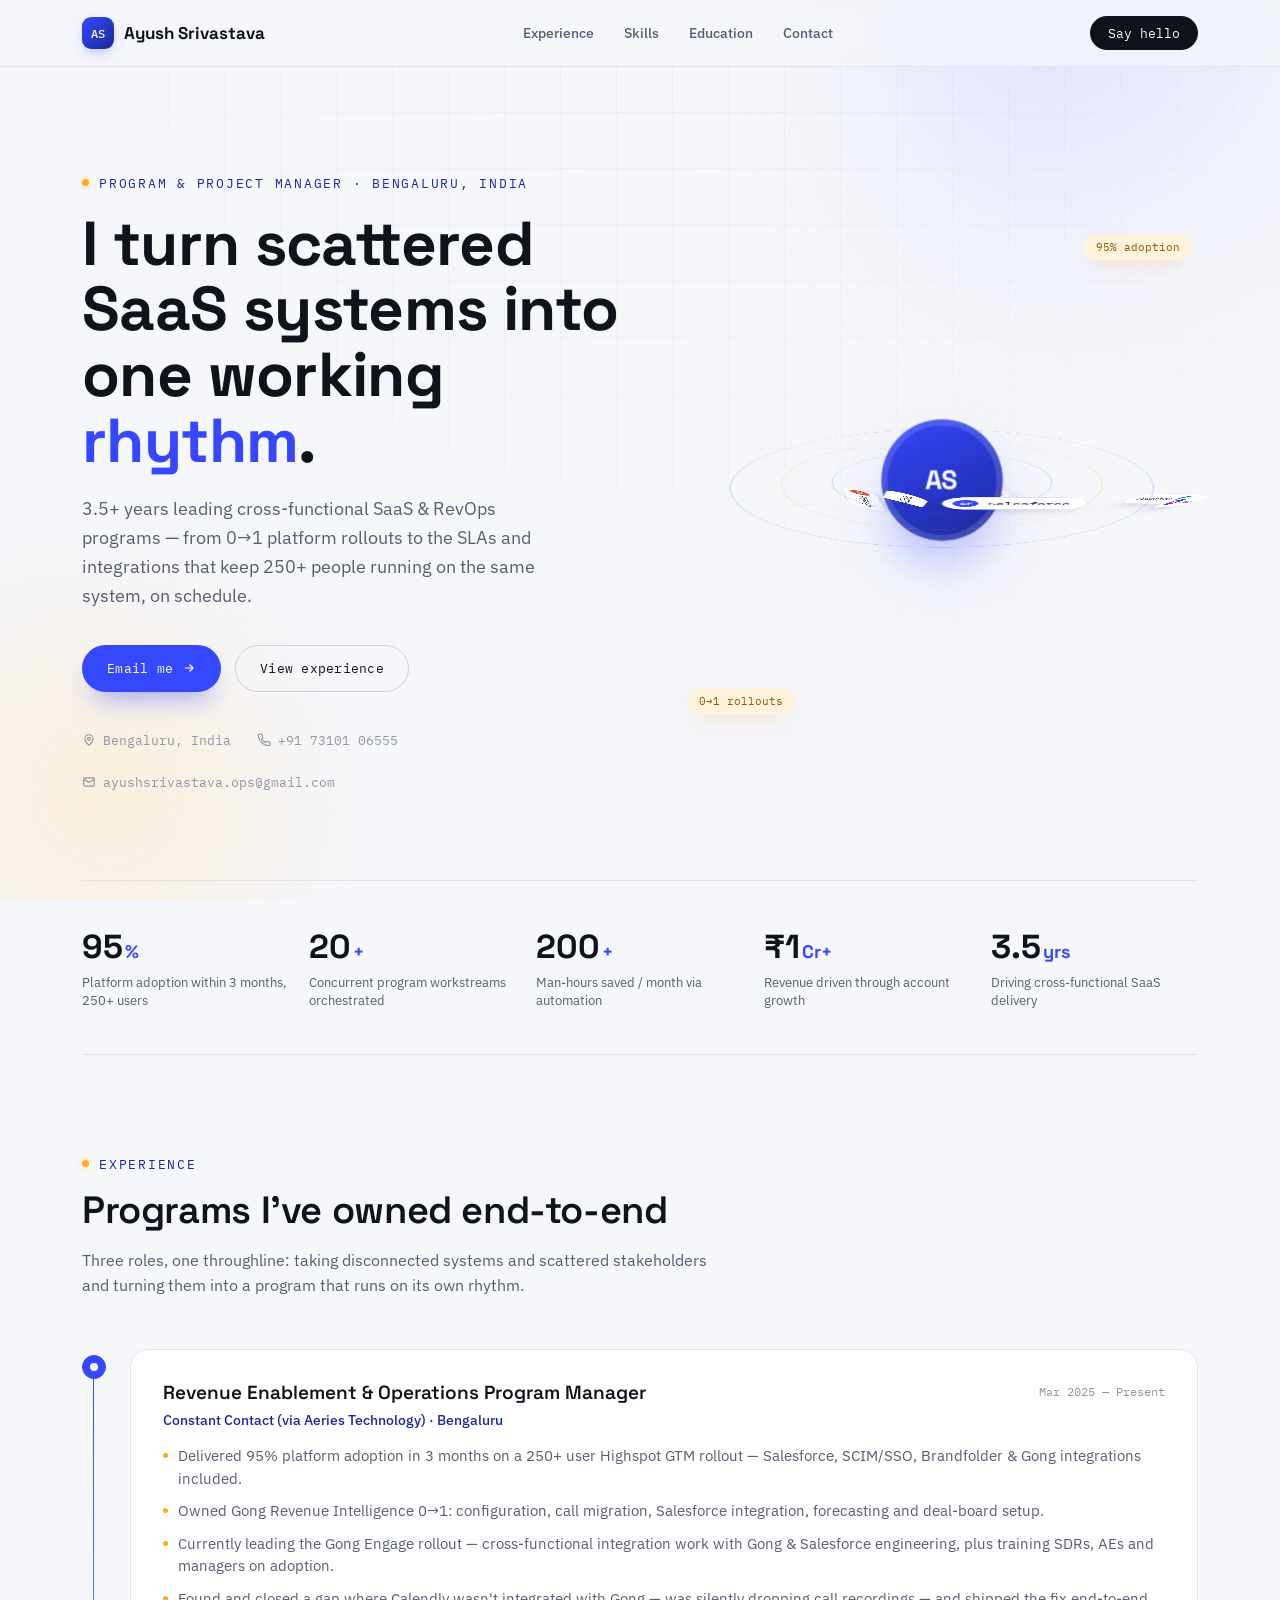
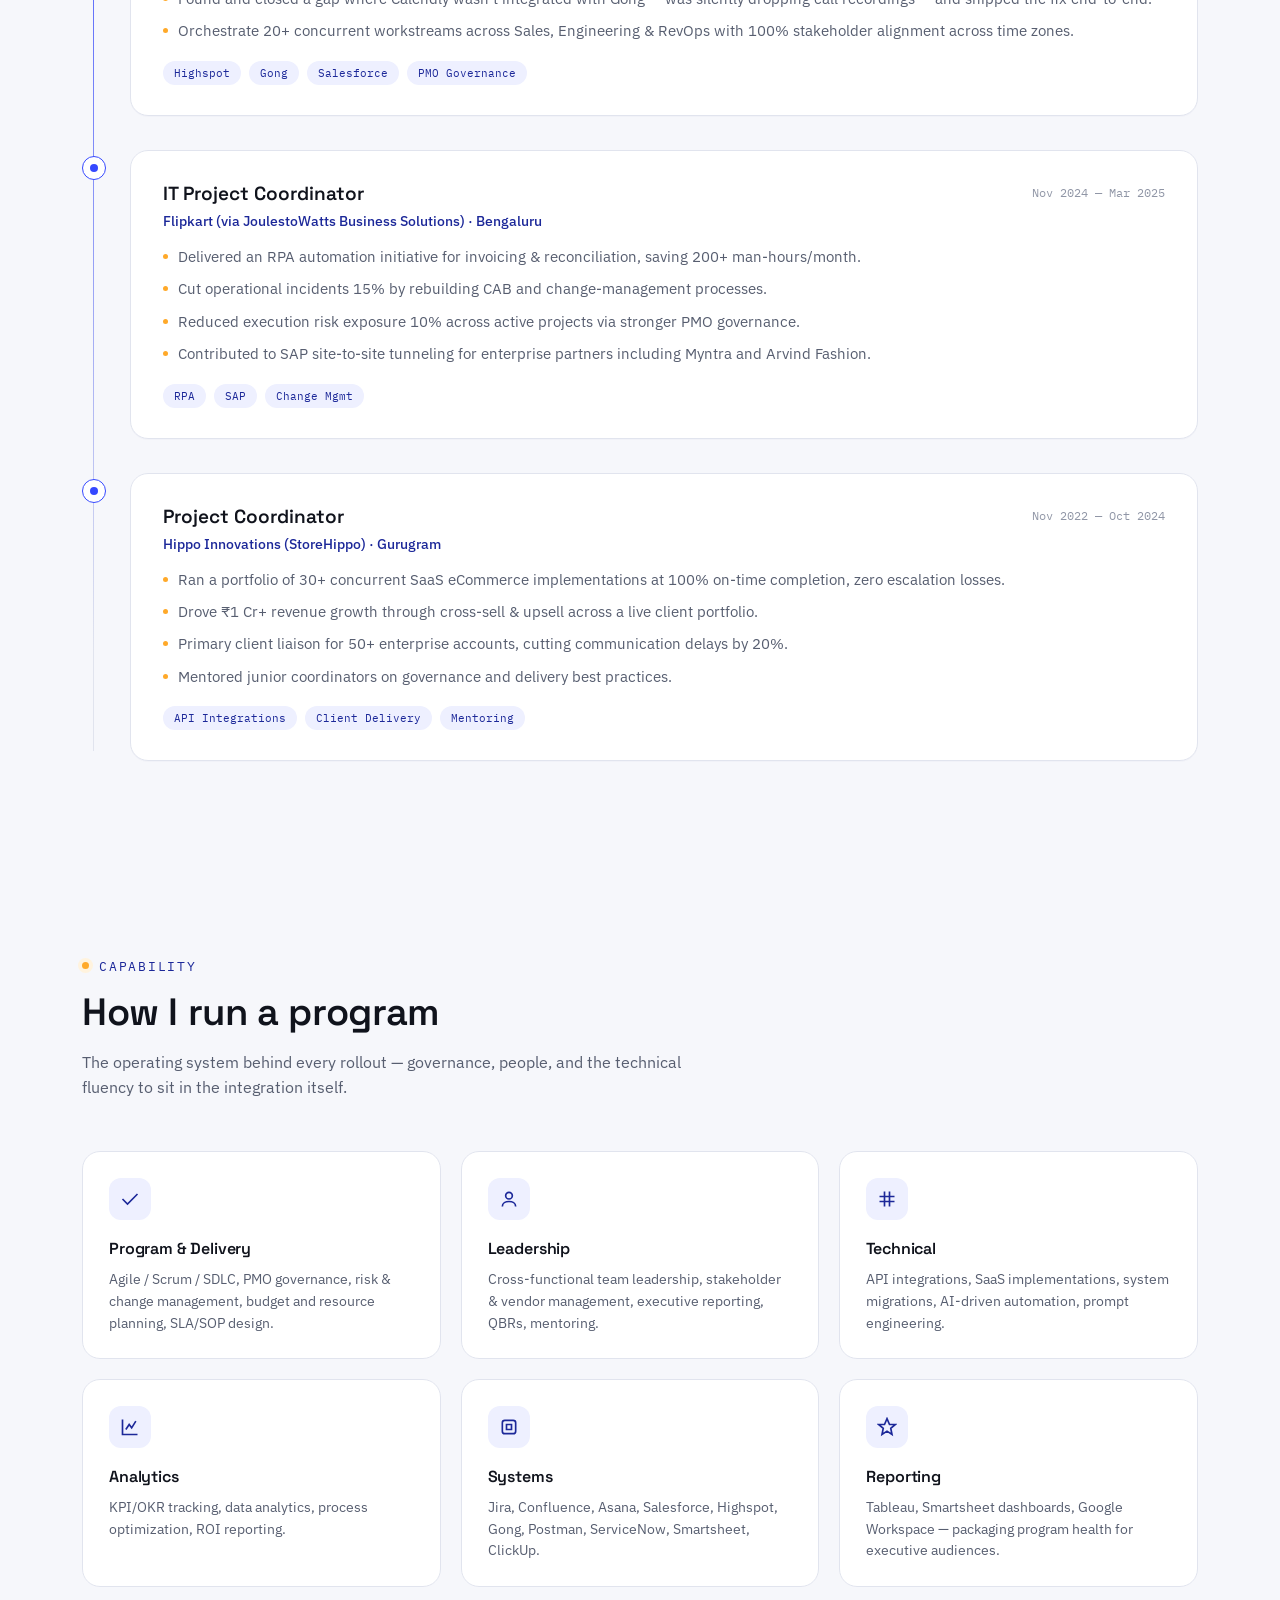
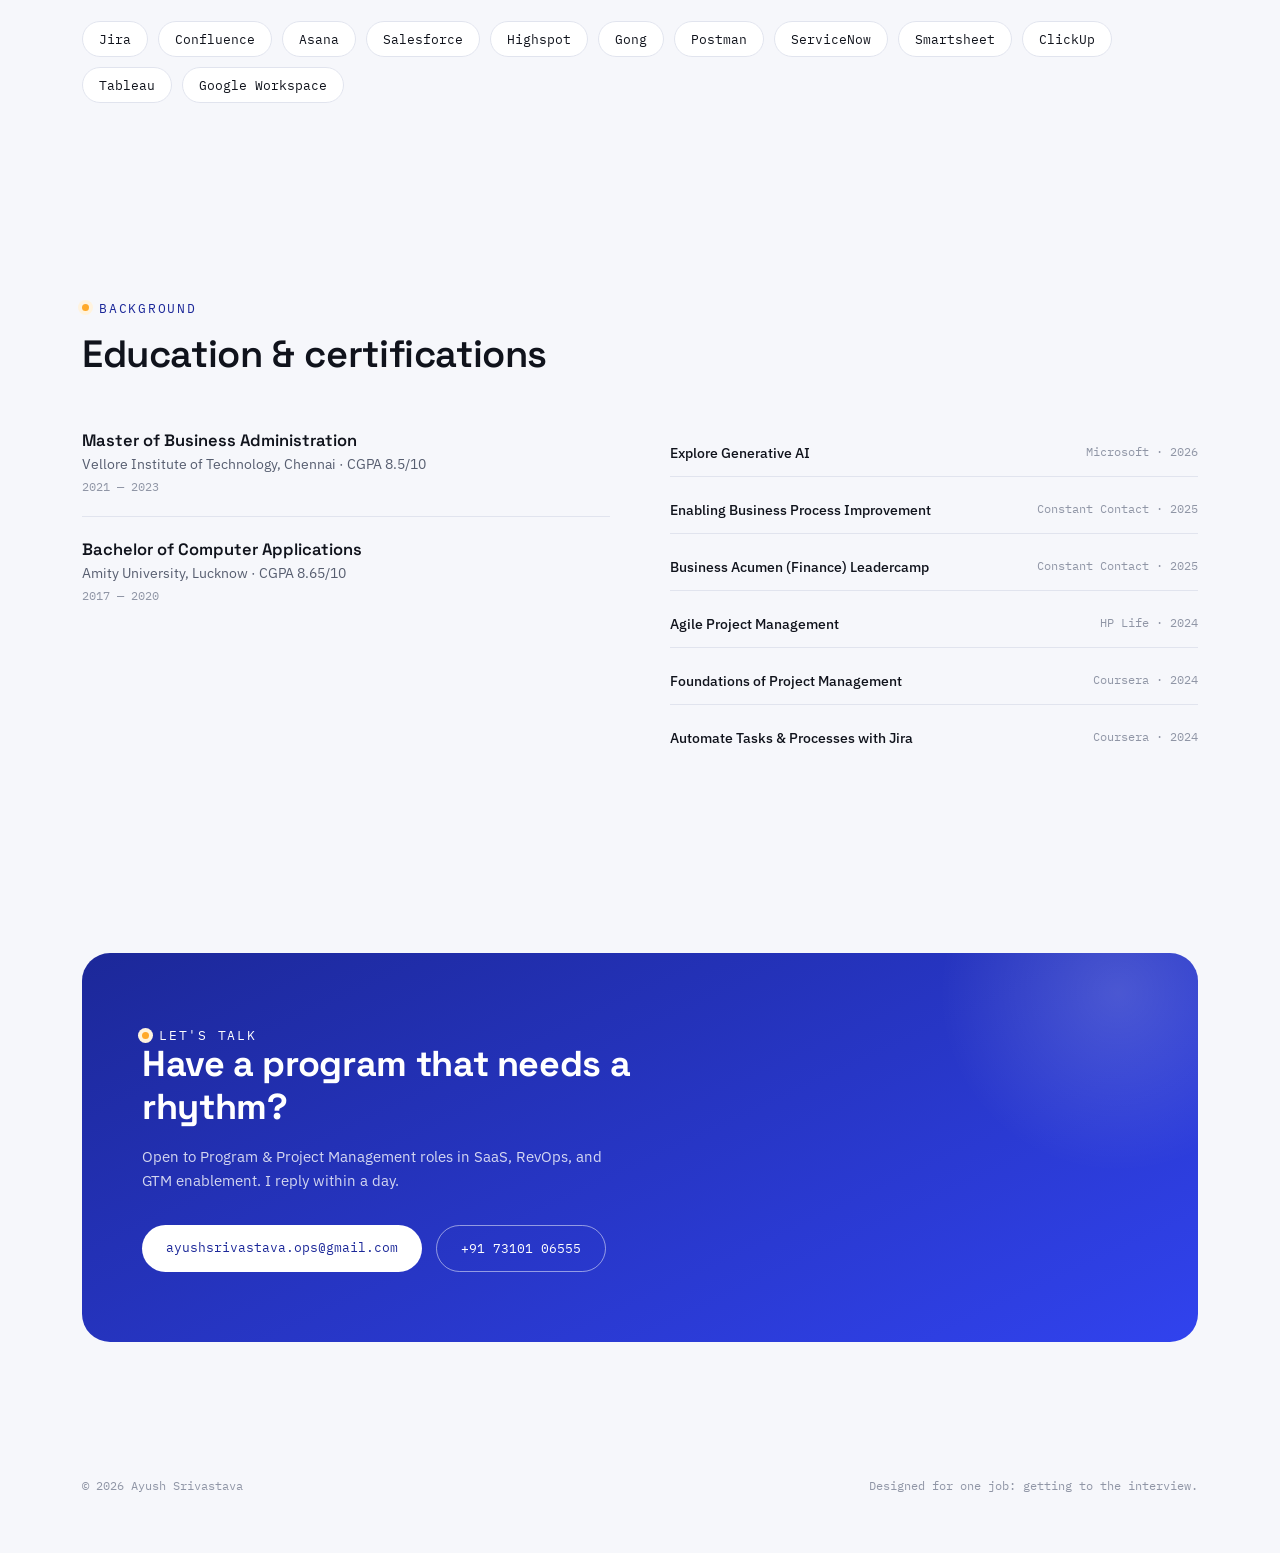
==== commit 101d6b86: "Add files via upload" ====
--- a/index.html
+++ b/index.html
@@ -1,330 +1,861 @@
 <!DOCTYPE html>
 <html lang="en">
 <head>
-    <meta charset="UTF-8">
-    <meta name="viewport" content="width=device-width, initial-scale=1.0">
-    
-    <!-- Primary Meta Tags -->
-    <title>Ayush Srivastava | Program & Project Manager | AI Integrations & RevOps</title>
-    <meta name="title" content="Ayush Srivastava | Program & Project Manager | AI Integrations & RevOps">
-    <meta name="description" content="Ayush Srivastava - Program & Project Manager specializing in IT, SaaS, RevOps, and GTM Enablement. Offering consulting services in Website Creation, AI Integrations, and Career Guidance.">
-    <meta name="keywords" content="Ayush Srivastava, Program Manager, Project Manager, IT, SaaS, RevOps, GTM Enablement, Agile, PMO, AI Integrations, Website Creation, Career Guidance, Consulting, Bengaluru">
-    <meta name="author" content="Ayush Srivastava">
-    <meta name="robots" content="index, follow">
-
-    <!-- Open Graph / Facebook -->
-    <meta property="og:type" content="website">
-    <meta property="og:url" content="https://ayushsrivastava.com/">
-    <meta property="og:title" content="Ayush Srivastava | Program & Project Manager">
-    <meta property="og:description" content="Empowering SaaS platforms & IT environments through Agile execution, API-led integrations, and AI-driven automation. Let's connect!">
-    <meta property="og:image" content="https://ayushsrivastava.com/meta-image.jpg">
-
-    <!-- Twitter -->
-    <meta property="twitter:card" content="summary_large_image">
-    <meta property="twitter:url" content="https://ayushsrivastava.com/">
-    <meta property="twitter:title" content="Ayush Srivastava | Program & Project Manager">
-    <meta property="twitter:description" content="Empowering SaaS platforms & IT environments through Agile execution, API-led integrations, and AI-driven automation. Let's connect!">
-    <meta property="twitter:image" content="https://ayushsrivastava.com/meta-image.jpg">
-
-    <!-- Theme Color -->
-    <meta name="theme-color" content="#ffffff">
-    <link rel="stylesheet" href="style.css">
-    <link rel="preconnect" href="https://fonts.googleapis.com">
-    <link rel="preconnect" href="https://fonts.gstatic.com" crossorigin>
-    <link href="https://fonts.googleapis.com/css2?family=Outfit:wght@300;400;500;700;800&family=Inter:wght@300;400;500;600&display=swap" rel="stylesheet">
-    <link rel="stylesheet" href="https://cdnjs.cloudflare.com/ajax/libs/font-awesome/6.4.0/css/all.min.css">
+<meta charset="UTF-8">
+<meta name="viewport" content="width=device-width, initial-scale=1.0">
+<title>Ayush Srivastava — Program &amp; Project Manager | SaaS, RevOps &amp; GTM Enablement</title>
+<meta name="description" content="Ayush Srivastava is a Program & Project Manager with 3.5+ years leading SaaS implementations, RevOps enablement, and Agile PMO governance — 95% platform adoption, 20+ concurrent workstreams, ₹1Cr+ revenue impact.">
+<meta name="keywords" content="Ayush Srivastava, Program Manager, Project Manager, RevOps, GTM Enablement, SaaS Implementation, Agile PMO, Salesforce, Gong, Highspot, Bengaluru">
+<meta name="author" content="Ayush Srivastava">
+<meta name="robots" content="index, follow">
+<link rel="canonical" href="https://ayushsrivastava.dev/">
+<meta name="theme-color" content="#3548FF">
+<link rel="icon" href="data:image/svg+xml,%3Csvg xmlns='http://www.w3.org/2000/svg' viewBox='0 0 100 100'%3E%3Crect width='100' height='100' rx='24' fill='%233548FF'/%3E%3Ctext x='50' y='66' font-family='sans-serif' font-weight='700' font-size='46' fill='white' text-anchor='middle'%3EAS%3C/text%3E%3C/svg%3E">
+
+<!-- Open Graph / Facebook / LinkedIn -->
+<meta property="og:type" content="profile">
+<meta property="og:url" content="https://ayushsrivastava.dev/">
+<meta property="og:title" content="Ayush Srivastava — Program & Project Manager | SaaS, RevOps & GTM Enablement">
+<meta property="og:description" content="3.5+ years leading SaaS implementations, RevOps enablement, and Agile PMO governance. 95% platform adoption, 20+ concurrent workstreams, ₹1Cr+ revenue impact.">
+<meta property="og:image" content="https://ayushsrivastava.dev/og-image.png">
+<meta property="og:image:width" content="1200">
+<meta property="og:image:height" content="630">
+<meta property="og:locale" content="en_IN">
+<meta property="profile:first_name" content="Ayush">
+<meta property="profile:last_name" content="Srivastava">
+
+<!-- Twitter -->
+<meta name="twitter:card" content="summary_large_image">
+<meta name="twitter:title" content="Ayush Srivastava — Program & Project Manager">
+<meta name="twitter:description" content="Program & Project Manager specializing in SaaS implementations, RevOps enablement, and Agile PMO governance.">
+<meta name="twitter:image" content="https://ayushsrivastava.dev/og-image.png">
+
+<!-- Structured data -->
+<script type="application/ld+json">
+{
+  "@context": "https://schema.org",
+  "@type": "Person",
+  "name": "Ayush Srivastava",
+  "jobTitle": "Program & Project Manager",
+  "url": "https://ayushsrivastava.dev/",
+  "email": "mailto:ayushsrivastava.ops@gmail.com",
+  "telephone": "+91-73101-06555",
+  "address": {
+    "@type": "PostalAddress",
+    "addressLocality": "Bengaluru",
+    "addressRegion": "Karnataka",
+    "addressCountry": "IN"
+  },
+  "worksFor": {
+    "@type": "Organization",
+    "name": "Constant Contact"
+  },
+  "alumniOf": [
+    { "@type": "CollegeOrUniversity", "name": "Vellore Institute of Technology, Chennai" },
+    { "@type": "CollegeOrUniversity", "name": "Amity University, Lucknow" }
+  ],
+  "knowsAbout": ["Program Management", "Project Management", "RevOps", "GTM Enablement", "Agile PMO", "SaaS Implementation", "Salesforce", "Gong", "Highspot"]
+}
+</script>
+
+<link rel="preconnect" href="https://fonts.googleapis.com">
+<link rel="preconnect" href="https://fonts.gstatic.com" crossorigin>
+<link href="https://fonts.googleapis.com/css2?family=Space+Grotesk:wght@400;500;600;700&family=IBM+Plex+Sans:wght@400;500;600&family=IBM+Plex+Mono:wght@400;500&display=swap" rel="stylesheet">
+<style>
+  /* ===================================================================
+     TOKENS
+  =================================================================== */
+  :root{
+    --bg: #F6F7FB;
+    --bg-2: #EEF0F8;
+    --surface: #FFFFFF;
+    --ink: #10131C;
+    --ink-soft: #575E70;
+    --ink-faint: #9096A6;
+    --line: #E1E4EE;
+    --line-strong: #CBD0E0;
+    --accent: #3548FF;
+    --accent-deep: #1C2899;
+    --accent-soft: #EEF0FF;
+    --amber: #FFA929;
+    --amber-soft: #FFF3DE;
+    --shadow-rgb: 33, 41, 92;
+    --radius-lg: 28px;
+    --radius-md: 18px;
+    --radius-sm: 10px;
+    --font-display: 'Space Grotesk', sans-serif;
+    --font-body: 'IBM Plex Sans', sans-serif;
+    --font-mono: 'IBM Plex Mono', monospace;
+    --maxw: 1180px;
+  }
+
+  *{ box-sizing:border-box; margin:0; padding:0; }
+  html{ scroll-behavior:smooth; }
+  body{
+    background:var(--bg);
+    color:var(--ink);
+    font-family:var(--font-body);
+    -webkit-font-smoothing:antialiased;
+    overflow-x:hidden;
+  }
+  ::selection{ background:var(--accent); color:#fff; }
+
+  a{ color:inherit; text-decoration:none; }
+  ul{ list-style:none; }
+  img,svg{ display:block; max-width:100%; }
+
+  :focus-visible{
+    outline: 2.5px solid var(--accent);
+    outline-offset: 3px;
+    border-radius: 4px;
+  }
+
+  .wrap{
+    max-width:var(--maxw);
+    margin:0 auto;
+    padding:0 32px;
+  }
+
+  .eyebrow{
+    font-family:var(--font-mono);
+    font-size:12.5px;
+    letter-spacing:.14em;
+    text-transform:uppercase;
+    color:var(--accent-deep);
+    display:inline-flex;
+    align-items:center;
+    gap:10px;
+  }
+  .eyebrow::before{
+    content:"";
+    width:7px; height:7px;
+    border-radius:50%;
+    background:var(--amber);
+    box-shadow:0 0 0 4px var(--amber-soft);
+    flex:none;
+  }
+
+  h1,h2,h3{ font-family:var(--font-display); letter-spacing:-0.01em; }
+
+  /* Ambient background blobs */
+  .bg-field{
+    position:fixed; inset:0; z-index:-2; overflow:hidden; pointer-events:none;
+  }
+  .bg-field span{
+    position:absolute; border-radius:50%; filter:blur(70px); opacity:.55;
+  }
+  .bg-field .b1{ width:520px; height:520px; top:-180px; right:-120px; background:radial-gradient(circle at 30% 30%, #C6CDFF, transparent 70%); }
+  .bg-field .b2{ width:420px; height:420px; bottom:-140px; left:-140px; background:radial-gradient(circle at 60% 40%, #FFE3B0, transparent 70%); }
+  .bg-field .grid{
+    position:absolute; inset:0;
+    background-image:
+      linear-gradient(to right, rgba(28,40,153,0.045) 1px, transparent 1px),
+      linear-gradient(to bottom, rgba(28,40,153,0.045) 1px, transparent 1px);
+    background-size: 56px 56px;
+    mask-image: radial-gradient(circle at 50% 0%, black, transparent 75%);
+  }
+
+  /* ===================================================================
+     NAV
+  =================================================================== */
+  header.nav{
+    position:fixed; top:0; left:0; right:0; z-index:100;
+    backdrop-filter: blur(14px) saturate(1.2);
+    background: rgba(246,247,251,0.72);
+    border-bottom:1px solid var(--line);
+  }
+  .nav-inner{
+    max-width:var(--maxw); margin:0 auto; padding:16px 32px;
+    display:flex; align-items:center; justify-content:space-between;
+  }
+  .brand{
+    display:flex; align-items:center; gap:10px;
+    font-family:var(--font-display); font-weight:700; font-size:17px;
+  }
+  .brand .mono-badge{
+    width:32px; height:32px; border-radius:9px;
+    background:linear-gradient(135deg, var(--accent), var(--accent-deep));
+    color:#fff; display:flex; align-items:center; justify-content:center;
+    font-family:var(--font-mono); font-size:12px; font-weight:500;
+    box-shadow:0 6px 16px -6px rgba(53,72,255,.55);
+  }
+  nav.links{ display:flex; gap:30px; }
+  nav.links a{
+    font-size:14px; font-weight:500; color:var(--ink-soft);
+    position:relative; padding:4px 0;
+    transition:color .2s ease;
+  }
+  nav.links a:hover{ color:var(--ink); }
+  nav.links a::after{
+    content:""; position:absolute; left:0; bottom:-2px;
+    width:0; height:1.5px; background:var(--accent);
+    transition:width .25s ease;
+  }
+  nav.links a:hover::after{ width:100%; }
+  .nav-cta{
+    font-family:var(--font-mono); font-size:12.5px;
+    padding:9px 18px; border-radius:100px;
+    background:var(--ink); color:#fff;
+    transition:transform .2s ease, box-shadow .2s ease;
+  }
+  .nav-cta:hover{ transform:translateY(-2px); box-shadow:0 10px 20px -8px rgba(16,19,28,.4); }
+  .nav-toggle{ display:none; }
+
+  /* ===================================================================
+     HERO
+  =================================================================== */
+  .hero{
+    padding:170px 0 90px;
+    display:grid;
+    grid-template-columns: 1.05fr 0.95fr;
+    gap:40px;
+    align-items:center;
+  }
+  .hero h1{
+    font-size:clamp(38px, 5vw, 62px);
+    line-height:1.06;
+    font-weight:700;
+    margin:20px 0 22px;
+    color:var(--ink);
+  }
+  .hero h1 em{
+    font-style:normal; color:var(--accent);
+    position:relative;
+  }
+  .hero-sub{
+    font-size:17.5px; line-height:1.65; color:var(--ink-soft);
+    max-width:480px; margin-bottom:34px;
+  }
+  .hero-actions{ display:flex; gap:14px; flex-wrap:wrap; margin-bottom:40px; }
+  .btn{
+    font-family:var(--font-mono); font-size:13px; letter-spacing:.02em;
+    padding:14px 24px; border-radius:100px;
+    display:inline-flex; align-items:center; gap:9px;
+    transition:transform .22s ease, box-shadow .22s ease, background .22s ease;
+    border:1px solid transparent;
+  }
+  .btn-primary{
+    background:var(--accent); color:#fff;
+    box-shadow:0 14px 28px -12px rgba(53,72,255,.6);
+  }
+  .btn-primary:hover{ transform:translateY(-3px); box-shadow:0 18px 34px -12px rgba(53,72,255,.7); }
+  .btn-ghost{
+    background:transparent; color:var(--ink); border-color:var(--line-strong);
+  }
+  .btn-ghost:hover{ border-color:var(--accent); color:var(--accent-deep); transform:translateY(-3px); }
+
+  .hero-meta{
+    display:flex; gap:26px; flex-wrap:wrap;
+    font-family:var(--font-mono); font-size:12.5px; color:var(--ink-faint);
+  }
+  .hero-meta span{ display:flex; align-items:center; gap:7px; }
+  .hero-meta svg{ width:14px; height:14px; stroke:var(--ink-faint); }
+
+  /* --- 3D Orbit --- */
+  .orbit-stage{
+    position:relative;
+    height:520px;
+    perspective:1400px;
+    display:flex; align-items:center; justify-content:center;
+  }
+  .orbit-tilt{
+    position:relative; width:100%; height:100%;
+    transform-style:preserve-3d;
+    transition:transform .25s ease-out;
+  }
+  .orbit-spin{
+    position:absolute; inset:0;
+    transform-style:preserve-3d;
+    animation: spin 34s linear infinite;
+  }
+  @keyframes spin{ from{ transform:rotateY(0deg);} to{ transform:rotateY(360deg);} }
+
+  .orbit-ring{
+    position:absolute; top:50%; left:50%;
+    border:1px solid rgba(53,72,255,.22);
+    border-radius:50%;
+    transform-style:preserve-3d;
+  }
+  .ring-a{ width:420px; height:420px; margin:-210px 0 0 -210px; transform:rotateX(74deg); }
+  .ring-b{ width:320px; height:320px; margin:-160px 0 0 -160px; transform:rotateX(74deg) rotateZ(40deg); border-color:rgba(255,169,41,.28); }
+  .ring-c{ width:220px; height:220px; margin:-110px 0 0 -110px; transform:rotateX(74deg) rotateZ(-25deg); }
+
+  .orbit-core{
+    position:absolute; top:50%; left:50%;
+    width:118px; height:118px; margin:-59px 0 0 -59px;
+    border-radius:50%;
+    background:linear-gradient(155deg,#3548FF,#1C2899);
+    display:flex; align-items:center; justify-content:center;
+    box-shadow:0 30px 60px -18px rgba(53,72,255,.55), inset 0 0 0 6px rgba(255,255,255,.14);
+    transform:translateZ(40px);
+  }
+  .orbit-core span{
+    font-family:var(--font-display); color:#fff; font-weight:700; font-size:26px;
+  }
+
+  .node{
+    position:absolute; top:50%; left:50%;
+    transform-style:preserve-3d;
+    animation: spin 34s linear infinite reverse;
+  }
+  .node-pin{
+    display:flex; align-items:center; gap:8px;
+    background:var(--surface);
+    border:1px solid var(--line);
+    border-radius:100px;
+    padding:8px 14px 8px 8px;
+    box-shadow:0 14px 26px -14px rgba(var(--shadow-rgb),.35);
+    white-space:nowrap;
+    font-family:var(--font-mono); font-size:12px; color:var(--ink);
+  }
+  .node-dot{
+    width:22px; height:22px; border-radius:50%;
+    display:flex; align-items:center; justify-content:center;
+    font-family:var(--font-display); font-weight:700; font-size:10px; color:#fff;
+    flex:none;
+  }
+  .n1 .orbit-place{ transform: rotateY(0deg)   translateZ(210px) rotateX(-74deg); }
+  .n2 .orbit-place{ transform: rotateY(60deg)  translateZ(210px) rotateX(-74deg); }
+  .n3 .orbit-place{ transform: rotateY(120deg) translateZ(210px) rotateX(-74deg); }
+  .n4 .orbit-place{ transform: rotateY(180deg) translateZ(160px) rotateX(-74deg) rotateZ(40deg); }
+  .n5 .orbit-place{ transform: rotateY(240deg) translateZ(160px) rotateX(-74deg) rotateZ(40deg); }
+  .n6 .orbit-place{ transform: rotateY(300deg) translateZ(110px) rotateX(-74deg) rotateZ(-25deg); }
+  .orbit-place{ position:absolute; }
+
+  .float-tag{
+    position:absolute;
+    font-family:var(--font-mono); font-size:11px;
+    background:var(--amber-soft); color:#8A5B00;
+    padding:6px 12px; border-radius:100px;
+    box-shadow:0 10px 20px -10px rgba(255,169,41,.5);
+  }
+  .ft1{ top:14px; right:6px; }
+  .ft2{ bottom:26px; left:0px; }
+
+  @media (prefers-reduced-motion: reduce){
+    .orbit-spin, .node{ animation:none; }
+  }
+
+  /* ===================================================================
+     STATS
+  =================================================================== */
+  .stats{
+    border-top:1px solid var(--line);
+    border-bottom:1px solid var(--line);
+    padding:44px 0;
+  }
+  .stats-grid{
+    display:grid;
+    grid-template-columns:repeat(5,1fr);
+    gap:20px;
+  }
+  .stat{ text-align:left; }
+  .stat .num{
+    font-family:var(--font-display); font-weight:700;
+    font-size:clamp(26px,2.6vw,36px);
+    color:var(--ink);
+    display:flex; align-items:baseline; gap:2px;
+  }
+  .stat .num .unit{ color:var(--accent); font-size:0.55em; }
+  .stat .label{
+    margin-top:6px; font-size:13px; color:var(--ink-soft); line-height:1.4;
+  }
+
+  /* ===================================================================
+     SECTION HEADERS
+  =================================================================== */
+  section{ padding:96px 0; }
+  .sec-head{ margin-bottom:52px; max-width:640px; }
+  .sec-head h2{
+    font-size:clamp(28px,3vw,38px); margin-top:14px; font-weight:600;
+  }
+  .sec-head p{ margin-top:14px; color:var(--ink-soft); font-size:15.5px; line-height:1.6; }
+
+  /* ===================================================================
+     EXPERIENCE
+  =================================================================== */
+  .timeline{ position:relative; }
+  .timeline::before{
+    content:""; position:absolute; left:11px; top:10px; bottom:10px;
+    width:1px; background:linear-gradient(to bottom, var(--accent), var(--line) 90%);
+  }
+  .tl-item{
+    position:relative; padding-left:48px; margin-bottom:34px;
+  }
+  .tl-item:last-child{ margin-bottom:0; }
+  .tl-dot{
+    position:absolute; left:0; top:6px;
+    width:24px; height:24px; border-radius:50%;
+    background:var(--surface); border:1.5px solid var(--accent);
+    display:flex; align-items:center; justify-content:center;
+  }
+  .tl-dot::after{ content:""; width:8px; height:8px; border-radius:50%; background:var(--accent); }
+  .tl-item.current .tl-dot{ background:var(--accent); }
+  .tl-item.current .tl-dot::after{ background:#fff; }
+
+  .role-card{
+    background:var(--surface);
+    border:1px solid var(--line);
+    border-radius:var(--radius-md);
+    padding:30px 32px;
+    transform-style:preserve-3d;
+    transition:transform .18s ease, box-shadow .18s ease, border-color .18s ease;
+    box-shadow:0 1px 0 rgba(var(--shadow-rgb),.02);
+  }
+  .role-card:hover{
+    box-shadow:0 34px 60px -28px rgba(var(--shadow-rgb),.35);
+    border-color:var(--line-strong);
+  }
+  .role-top{
+    display:flex; justify-content:space-between; align-items:flex-start;
+    gap:16px; flex-wrap:wrap; margin-bottom:6px;
+  }
+  .role-title{ font-family:var(--font-display); font-size:19px; font-weight:600; }
+  .role-dates{
+    font-family:var(--font-mono); font-size:12px; color:var(--ink-faint);
+    white-space:nowrap; padding-top:4px;
+  }
+  .role-company{ color:var(--accent-deep); font-size:14px; font-weight:500; margin-bottom:16px; }
+  .role-bullets{ display:grid; gap:10px; }
+  .role-bullets li{
+    display:flex; gap:10px; font-size:14.5px; line-height:1.55; color:var(--ink-soft);
+  }
+  .role-bullets li::before{
+    content:""; flex:none; width:5px; height:5px; margin-top:8px;
+    border-radius:50%; background:var(--amber);
+  }
+  .role-tags{ display:flex; gap:8px; flex-wrap:wrap; margin-top:18px; }
+  .role-tags span{
+    font-family:var(--font-mono); font-size:11px; color:var(--accent-deep);
+    background:var(--accent-soft); padding:5px 11px; border-radius:100px;
+  }
+
+  /* ===================================================================
+     SKILLS
+  =================================================================== */
+  .skills-grid{
+    display:grid; grid-template-columns:repeat(3,1fr); gap:20px;
+  }
+  .skill-card{
+    background:var(--surface); border:1px solid var(--line);
+    border-radius:var(--radius-md); padding:26px 26px 24px;
+    transform-style:preserve-3d;
+    transition:transform .18s ease, box-shadow .18s ease;
+  }
+  .skill-card:hover{ box-shadow:0 30px 54px -26px rgba(var(--shadow-rgb),.32); }
+  .skill-card .icon{
+    width:42px; height:42px; border-radius:12px;
+    background:var(--accent-soft); display:flex; align-items:center; justify-content:center;
+    margin-bottom:18px;
+  }
+  .skill-card .icon svg{ width:20px; height:20px; stroke:var(--accent-deep); }
+  .skill-card h3{ font-size:16px; font-weight:600; margin-bottom:10px; }
+  .skill-card p{ font-size:13.5px; color:var(--ink-soft); line-height:1.6; }
+
+  .tools-row{
+    margin-top:34px; display:flex; flex-wrap:wrap; gap:10px;
+  }
+  .tools-row span{
+    font-family:var(--font-mono); font-size:12.5px; color:var(--ink);
+    background:var(--surface); border:1px solid var(--line);
+    padding:9px 16px; border-radius:100px;
+    transition:border-color .2s ease, color .2s ease, transform .2s ease;
+  }
+  .tools-row span:hover{ border-color:var(--accent); color:var(--accent-deep); transform:translateY(-2px); }
+
+  /* ===================================================================
+     EDUCATION + CERTS
+  =================================================================== */
+  .split{
+    display:grid; grid-template-columns:1fr 1fr; gap:60px;
+  }
+  .edu-item{ padding-bottom:22px; margin-bottom:22px; border-bottom:1px solid var(--line); }
+  .edu-item:last-child{ border-bottom:none; margin-bottom:0; padding-bottom:0; }
+  .edu-item .deg{ font-family:var(--font-display); font-weight:600; font-size:16.5px; }
+  .edu-item .school{ color:var(--ink-soft); font-size:14px; margin-top:4px; }
+  .edu-item .yr{ font-family:var(--font-mono); font-size:12px; color:var(--ink-faint); margin-top:6px; }
+
+  .cert-list{ display:grid; gap:10px; }
+  .cert-list li{
+    display:flex; justify-content:space-between; gap:16px;
+    padding:14px 0; border-bottom:1px solid var(--line);
+    font-size:14px;
+  }
+  .cert-list li:last-child{ border-bottom:none; }
+  .cert-list .cname{ color:var(--ink); font-weight:500; }
+  .cert-list .cyr{ font-family:var(--font-mono); font-size:12px; color:var(--ink-faint); white-space:nowrap; }
+
+  /* ===================================================================
+     CONTACT / FOOTER
+  =================================================================== */
+  .contact{
+    background:linear-gradient(155deg, var(--accent-deep), var(--accent) 120%);
+    border-radius:var(--radius-lg);
+    padding:70px 60px;
+    color:#fff;
+    position:relative;
+    overflow:hidden;
+  }
+  .contact::before{
+    content:"";
+    position:absolute; width:360px; height:360px; border-radius:50%;
+    background:radial-gradient(circle, rgba(255,255,255,.16), transparent 70%);
+    top:-140px; right:-100px;
+  }
+  .contact h2{ font-size:clamp(26px,3vw,36px); max-width:520px; line-height:1.2; position:relative; }
+  .contact p{ margin-top:16px; color:rgba(255,255,255,.8); max-width:460px; font-size:15px; line-height:1.6; position:relative; }
+  .contact-actions{ display:flex; gap:14px; margin-top:32px; flex-wrap:wrap; position:relative; }
+  .btn-light{
+    background:#fff; color:var(--accent-deep);
+    font-family:var(--font-mono); font-size:13px;
+    padding:14px 24px; border-radius:100px;
+    transition:transform .2s ease;
+  }
+  .btn-light:hover{ transform:translateY(-3px); }
+  .btn-outline-light{
+    border:1px solid rgba(255,255,255,.5); color:#fff;
+    font-family:var(--font-mono); font-size:13px;
+    padding:14px 24px; border-radius:100px;
+    transition:transform .2s ease, border-color .2s ease;
+  }
+  .btn-outline-light:hover{ transform:translateY(-3px); border-color:#fff; }
+
+  footer{
+    padding:40px 0 60px;
+    display:flex; justify-content:space-between; align-items:center;
+    color:var(--ink-faint); font-family:var(--font-mono); font-size:12px;
+    flex-wrap:wrap; gap:10px;
+  }
+  footer a{ color:var(--ink-soft); }
+  footer a:hover{ color:var(--accent-deep); }
+
+  .reveal{ opacity:0; transform:translateY(26px); transition:opacity .7s ease, transform .7s ease; }
+  .reveal.in{ opacity:1; transform:translateY(0); }
+
+  /* ===================================================================
+     RESPONSIVE
+  =================================================================== */
+  @media (max-width: 980px){
+    .hero{ grid-template-columns:1fr; padding-top:150px; }
+    .orbit-stage{ height:400px; order:-1; }
+    .stats-grid{ grid-template-columns:repeat(2,1fr); }
+    .skills-grid{ grid-template-columns:1fr 1fr; }
+    .split{ grid-template-columns:1fr; gap:40px; }
+    nav.links{ display:none; }
+  }
+  @media (max-width: 600px){
+    .wrap{ padding:0 20px; }
+    .stats-grid{ grid-template-columns:repeat(2,1fr); }
+    .skills-grid{ grid-template-columns:1fr; }
+    .contact{ padding:44px 26px; }
+    .role-top{ flex-direction:column; gap:4px; }
+    .nav-cta{ display:none; }
+  }
+</style>
 </head>
 <body>
-    <!-- Navbar -->
-    <nav class="navbar">
-        <div class="nav-container">
-            <a href="#" class="logo">Ayush<span>.</span></a>
-            <div class="nav-links">
-                <a href="#about">About</a>
-                <a href="#services">Services</a>
-                <a href="#experience">Experience</a>
-                <a href="#skills">Skills</a>
-                <a href="#contact" class="nav-cta">Let's Talk</a>
-            </div>
-            <div class="mobile-menu-btn">
-                <i class="fas fa-bars"></i>
-            </div>
+
+<div class="bg-field">
+  <span class="b1"></span>
+  <span class="b2"></span>
+  <div class="grid"></div>
+</div>
+
+<header class="nav">
+  <div class="nav-inner">
+    <div class="brand">
+      <span class="mono-badge">AS</span>
+      Ayush Srivastava
+    </div>
+    <nav class="links">
+      <a href="#work">Experience</a>
+      <a href="#skills">Skills</a>
+      <a href="#education">Education</a>
+      <a href="#contact">Contact</a>
+    </nav>
+    <a class="nav-cta" href="mailto:ayushsrivastava.ops@gmail.com">Say hello</a>
+  </div>
+</header>
+
+<main class="wrap">
+
+  <!-- HERO -->
+  <section class="hero">
+    <div>
+      <span class="eyebrow">Program &amp; Project Manager · Bengaluru, India</span>
+      <h1>I turn scattered<br>SaaS systems into<br>one working <em>rhythm</em>.</h1>
+      <p class="hero-sub">3.5+ years leading cross-functional SaaS &amp; RevOps programs — from 0→1 platform rollouts to the SLAs and integrations that keep 250+ people running on the same system, on schedule.</p>
+      <div class="hero-actions">
+        <a class="btn btn-primary" href="mailto:ayushsrivastava.ops@gmail.com">
+          Email me
+          <svg width="14" height="14" viewBox="0 0 24 24" fill="none" stroke="currentColor" stroke-width="2"><path d="M5 12h14M13 6l6 6-6 6"/></svg>
+        </a>
+        <a class="btn btn-ghost" href="#work">View experience</a>
+      </div>
+      <div class="hero-meta">
+        <span><svg viewBox="0 0 24 24" fill="none" stroke-width="2"><path d="M12 21s-7-6.5-7-11a7 7 0 0 1 14 0c0 4.5-7 11-7 11z"/><circle cx="12" cy="10" r="2.5"/></svg>Bengaluru, India</span>
+        <span><svg viewBox="0 0 24 24" fill="none" stroke-width="2"><path d="M22 16.9v3a2 2 0 0 1-2.2 2 19.8 19.8 0 0 1-8.6-3 19.5 19.5 0 0 1-6-6 19.8 19.8 0 0 1-3-8.7A2 2 0 0 1 4.1 2h3a2 2 0 0 1 2 1.7c.1 1 .3 2 .7 3a2 2 0 0 1-.4 2.1L8 10.3a16 16 0 0 0 6 6l1.5-1.4a2 2 0 0 1 2.1-.4c1 .4 2 .6 3 .7a2 2 0 0 1 1.7 2z"/></svg>+91 73101 06555</span>
+        <span><svg viewBox="0 0 24 24" fill="none" stroke-width="2"><rect x="3" y="5" width="18" height="14" rx="2"/><path d="M3 7l9 6 9-6"/></svg>ayushsrivastava.ops@gmail.com</span>
+      </div>
+    </div>
+
+    <div class="orbit-stage" id="orbitStage">
+      <div class="orbit-tilt" id="orbitTilt">
+        <div class="orbit-spin">
+          <div class="orbit-ring ring-a"></div>
+          <div class="orbit-ring ring-b"></div>
+          <div class="orbit-ring ring-c"></div>
+
+          <div class="node n1"><div class="orbit-place"><div class="node-pin"><span class="node-dot" style="background:#3548FF">SF</span>Salesforce</div></div></div>
+          <div class="node n2"><div class="orbit-place"><div class="node-pin"><span class="node-dot" style="background:#7A2CE0">GG</span>Gong</div></div></div>
+          <div class="node n3"><div class="orbit-place"><div class="node-pin"><span class="node-dot" style="background:#00A19A">HS</span>Highspot</div></div></div>
+          <div class="node n4"><div class="orbit-place"><div class="node-pin"><span class="node-dot" style="background:#FFA929">JR</span>Jira</div></div></div>
+          <div class="node n5"><div class="orbit-place"><div class="node-pin"><span class="node-dot" style="background:#E0522C">CY</span>Calendly</div></div></div>
+          <div class="node n6"><div class="orbit-place"><div class="node-pin"><span class="node-dot" style="background:#1C2899">SK</span>Skillsoft</div></div></div>
         </div>
-    </nav>
-
-    <!-- Hero Section -->
-    <section id="hero" class="hero section-padding">
-        <div class="container hero-container">
-            <div class="hero-content reveal">
-                <p class="subtitle">Program & Project Manager</p>
-                <h1 class="title">Driving <span>Cross-Functional</span> Delivery & Operational Excellence.</h1>
-                <p class="description">
-                    Empowering SaaS platforms & IT environments through Agile execution, API-led integrations, and AI-driven automation. Over 3.5 years of delivering reliable, complex programs.
-                </p>
-                <div class="hero-buttons">
-                    <a href="#experience" class="btn btn-primary">View My Work</a>
-                    <a href="#services" class="btn btn-secondary">Explore Expertise</a>
-                </div>
-                <div class="hero-stats">
-                    <div class="stat">
-                        <h3>95%</h3>
-                        <p>Platform Adoption</p>
-                    </div>
-                    <div class="stat">
-                        <h3>200+</h3>
-                        <p>Hours Saved/Mo</p>
-                    </div>
-                    <div class="stat">
-                        <h3>100%</h3>
-                        <p>On-Time Delivery</p>
-                    </div>
-                </div>
-            </div>
-            <div class="hero-visual reveal reveal-delay">
-                <div class="abstract-shape">
-                    <!-- Placeholder for profile picture or abstract design -->
-                    <div class="shape-inner">
-                        <i class="fas fa-chart-line"></i>
-                    </div>
-                </div>
-            </div>
+
+        <div class="orbit-core"><span>AS</span></div>
+      </div>
+      <span class="float-tag ft1">95% adoption</span>
+      <span class="float-tag ft2">0→1 rollouts</span>
+    </div>
+  </section>
+
+  <!-- STATS -->
+  <section class="stats reveal">
+    <div class="stats-grid">
+      <div class="stat">
+        <div class="num">95<span class="unit">%</span></div>
+        <div class="label">Platform adoption within 3 months, 250+ users</div>
+      </div>
+      <div class="stat">
+        <div class="num">20<span class="unit">+</span></div>
+        <div class="label">Concurrent program workstreams orchestrated</div>
+      </div>
+      <div class="stat">
+        <div class="num">200<span class="unit">+</span></div>
+        <div class="label">Man-hours saved / month via automation</div>
+      </div>
+      <div class="stat">
+        <div class="num">₹1<span class="unit">Cr+</span></div>
+        <div class="label">Revenue driven through account growth</div>
+      </div>
+      <div class="stat">
+        <div class="num">3.5<span class="unit">yrs</span></div>
+        <div class="label">Driving cross-functional SaaS delivery</div>
+      </div>
+    </div>
+  </section>
+
+  <!-- EXPERIENCE -->
+  <section id="work">
+    <div class="sec-head reveal">
+      <span class="eyebrow">Experience</span>
+      <h2>Programs I've owned end-to-end</h2>
+      <p>Three roles, one throughline: taking disconnected systems and scattered stakeholders and turning them into a program that runs on its own rhythm.</p>
+    </div>
+
+    <div class="timeline">
+      <div class="tl-item current reveal">
+        <div class="tl-dot"></div>
+        <div class="role-card">
+          <div class="role-top">
+            <div class="role-title">Revenue Enablement &amp; Operations Program Manager</div>
+            <div class="role-dates">Mar 2025 — Present</div>
+          </div>
+          <div class="role-company">Constant Contact (via Aeries Technology) · Bengaluru</div>
+          <ul class="role-bullets">
+            <li>Delivered 95% platform adoption in 3 months on a 250+ user Highspot GTM rollout — Salesforce, SCIM/SSO, Brandfolder &amp; Gong integrations included.</li>
+            <li>Owned Gong Revenue Intelligence 0→1: configuration, call migration, Salesforce integration, forecasting and deal-board setup.</li>
+            <li>Currently leading the Gong Engage rollout — cross-functional integration work with Gong &amp; Salesforce engineering, plus training SDRs, AEs and managers on adoption.</li>
+            <li>Found and closed a gap where Calendly wasn't integrated with Gong — was silently dropping call recordings — and shipped the fix end-to-end.</li>
+            <li>Orchestrate 20+ concurrent workstreams across Sales, Engineering &amp; RevOps with 100% stakeholder alignment across time zones.</li>
+          </ul>
+          <div class="role-tags"><span>Highspot</span><span>Gong</span><span>Salesforce</span><span>PMO Governance</span></div>
         </div>
-    </section>
-
-    <!-- About Section -->
-    <section id="about" class="about section-padding bg-light">
-        <div class="container">
-            <div class="section-header reveal">
-                <h2>About Me</h2>
-                <div class="underline"></div>
-            </div>
-            <div class="about-content reveal">
-                <p class="lead-text">
-                    Results-driven Program & Project Manager with a proven track record of managing 20+ concurrent workstreams across roles. 
-                </p>
-                <p>
-                    I specialize in bridging the gap between business strategy and technical execution. My expertise spans Agile execution, stakeholder management, API-led integrations, and spearheading AI-driven initiatives to enhance productivity. Whether it's implementing Highspot for 250+ users or leading RPA automation saving hundreds of man-hours, I thrive in complex, cross-functional environments.
-                </p>
-            </div>
+      </div>
+
+      <div class="tl-item reveal">
+        <div class="tl-dot"></div>
+        <div class="role-card">
+          <div class="role-top">
+            <div class="role-title">IT Project Coordinator</div>
+            <div class="role-dates">Nov 2024 — Mar 2025</div>
+          </div>
+          <div class="role-company">Flipkart (via JoulestoWatts Business Solutions) · Bengaluru</div>
+          <ul class="role-bullets">
+            <li>Delivered an RPA automation initiative for invoicing &amp; reconciliation, saving 200+ man-hours/month.</li>
+            <li>Cut operational incidents 15% by rebuilding CAB and change-management processes.</li>
+            <li>Reduced execution risk exposure 10% across active projects via stronger PMO governance.</li>
+            <li>Contributed to SAP site-to-site tunneling for enterprise partners including Myntra and Arvind Fashion.</li>
+          </ul>
+          <div class="role-tags"><span>RPA</span><span>SAP</span><span>Change Mgmt</span></div>
         </div>
-    </section>
-
-    <!-- Services Section -->
-    <section id="services" class="services section-padding">
-        <div class="container">
-            <div class="section-header reveal">
-                <h2>My Expertise</h2>
-                <div class="underline"></div>
-                <p class="header-desc">Partner with me to elevate your business operations or personal career trajectory.</p>
-            </div>
-            <div class="services-grid">
-                <div class="service-card reveal">
-                    <div class="service-icon"><i class="fas fa-laptop-code"></i></div>
-                    <h3>Web/App Development</h3>
-                    <p>End-to-end design and development of elegant, high-performing websites and digital portfolios to establish a strong online presence.</p>
-                </div>
-                <div class="service-card reveal">
-                    <div class="service-icon"><i class="fas fa-robot"></i></div>
-                    <h3>AI Integrations</h3>
-                    <p>Implementing AI-driven automation, prompt engineering, and smart workflows to boost productivity and operational efficiency.</p>
-                </div>
-                <div class="service-card reveal">
-                    <div class="service-icon"><i class="fas fa-project-diagram"></i></div>
-                    <h3>Project Management</h3>
-                    <p>Comprehensive PMO governance, Agile delivery, and scope definition to ensure your complex projects are delivered on time and within budget.</p>
-                </div>
-                <div class="service-card reveal">
-                    <div class="service-icon"><i class="fas fa-chart-pie"></i></div>
-                    <h3>RevOps & GTM Enablement</h3>
-                    <p>Streamlining revenue operations, SaaS platform implementations (Salesforce, Highspot, Gong), and optimizing sales workflows.</p>
-                </div>
-                <div class="service-card reveal">
-                    <div class="service-icon"><i class="fas fa-user-tie"></i></div>
-                    <h3>Career Guidance</h3>
-                    <p>Mentorship and strategic advice for professionals looking to transition or excel in Project Management and Tech Operations.</p>
-                </div>
-                <div class="service-card reveal">
-                    <div class="service-icon"><i class="fas fa-network-wired"></i></div>
-                    <h3>API & Systems Integration</h3>
-                    <p>Connecting disparate systems, mapping data workflows, and executing technical implementations for seamless business operations.</p>
-                </div>
-            </div>
+      </div>
+
+      <div class="tl-item reveal">
+        <div class="tl-dot"></div>
+        <div class="role-card">
+          <div class="role-top">
+            <div class="role-title">Project Coordinator</div>
+            <div class="role-dates">Nov 2022 — Oct 2024</div>
+          </div>
+          <div class="role-company">Hippo Innovations (StoreHippo) · Gurugram</div>
+          <ul class="role-bullets">
+            <li>Ran a portfolio of 30+ concurrent SaaS eCommerce implementations at 100% on-time completion, zero escalation losses.</li>
+            <li>Drove ₹1 Cr+ revenue growth through cross-sell &amp; upsell across a live client portfolio.</li>
+            <li>Primary client liaison for 50+ enterprise accounts, cutting communication delays by 20%.</li>
+            <li>Mentored junior coordinators on governance and delivery best practices.</li>
+          </ul>
+          <div class="role-tags"><span>API Integrations</span><span>Client Delivery</span><span>Mentoring</span></div>
         </div>
-    </section>
-
-    <!-- Experience Section -->
-    <section id="experience" class="experience section-padding bg-light">
-        <div class="container">
-            <div class="section-header reveal">
-                <h2>Professional Experience</h2>
-                <div class="underline"></div>
-            </div>
-            <div class="timeline">
-                <div class="timeline-item reveal">
-                    <div class="timeline-dot"></div>
-                    <div class="timeline-content">
-                        <span class="date">Mar 2025 – Present</span>
-                        <h3>Revenue Enablement & Operations Coordinator</h3>
-                        <h4>Constant Contact (via Aeries Technology)</h4>
-                        <ul>
-                            <li>Orchestrated cross-functional program delivery across global teams, managing 20+ concurrent workstreams using Jira.</li>
-                            <li>Spearheaded Highspot platform rollout for 250+ users, achieving 95% adoption in 3 months.</li>
-                            <li>Spearheaded the end-to-end 0→1 implementation of Gong, including technical integrations, program execution, and cross-functional coordination.</li>
-                        </ul>
-                    </div>
-                </div>
-                <div class="timeline-item reveal">
-                    <div class="timeline-dot"></div>
-                    <div class="timeline-content">
-                        <span class="date">Nov 2024 – Mar 2025</span>
-                        <h3>IT Project Coordinator</h3>
-                        <h4>Flipkart (via JoulestoWatts)</h4>
-                        <ul>
-                            <li>Managed cross-functional IT & Supply Chain projects supporting pan-India expansion.</li>
-                            <li>Led RPA automation initiative delivering 200+ man-hours/month savings.</li>
-                            <li>Spearheaded CAB and change management processes, reducing operational incidents by 15%.</li>
-                        </ul>
-                    </div>
-                </div>
-                <div class="timeline-item reveal">
-                    <div class="timeline-dot"></div>
-                    <div class="timeline-content">
-                        <span class="date">Nov 2022 – Oct 2024</span>
-                        <h3>Project Coordinator</h3>
-                        <h4>Hippo Innovations (StoreHippo)</h4>
-                        <ul>
-                            <li>Managed a portfolio of 30+ SaaS implementation projects with a 100% on-time completion rate.</li>
-                            <li>Created BRDs, FRDs, and managed API scope documentation.</li>
-                            <li>Led multiple API integrations to platform including logistics, GST verification, and payment gateways.</li>
-                        </ul>
-                    </div>
-                </div>
-            </div>
+      </div>
+    </div>
+  </section>
+
+  <!-- SKILLS -->
+  <section id="skills">
+    <div class="sec-head reveal">
+      <span class="eyebrow">Capability</span>
+      <h2>How I run a program</h2>
+      <p>The operating system behind every rollout — governance, people, and the technical fluency to sit in the integration itself.</p>
+    </div>
+
+    <div class="skills-grid">
+      <div class="skill-card reveal">
+        <div class="icon"><svg viewBox="0 0 24 24" fill="none" stroke-width="2"><path d="M3 12l6 6L21 6"/></svg></div>
+        <h3>Program &amp; Delivery</h3>
+        <p>Agile / Scrum / SDLC, PMO governance, risk &amp; change management, budget and resource planning, SLA/SOP design.</p>
+      </div>
+      <div class="skill-card reveal">
+        <div class="icon"><svg viewBox="0 0 24 24" fill="none" stroke-width="2"><circle cx="12" cy="8" r="4"/><path d="M4 21c0-4 4-6 8-6s8 2 8 6"/></svg></div>
+        <h3>Leadership</h3>
+        <p>Cross-functional team leadership, stakeholder &amp; vendor management, executive reporting, QBRs, mentoring.</p>
+      </div>
+      <div class="skill-card reveal">
+        <div class="icon"><svg viewBox="0 0 24 24" fill="none" stroke-width="2"><path d="M9 3v18M15 3v18M3 9h18M3 15h18"/></svg></div>
+        <h3>Technical</h3>
+        <p>API integrations, SaaS implementations, system migrations, AI-driven automation, prompt engineering.</p>
+      </div>
+      <div class="skill-card reveal">
+        <div class="icon"><svg viewBox="0 0 24 24" fill="none" stroke-width="2"><path d="M3 3v18h18"/><path d="M7 15l4-6 3 4 5-8"/></svg></div>
+        <h3>Analytics</h3>
+        <p>KPI/OKR tracking, data analytics, process optimization, ROI reporting.</p>
+      </div>
+      <div class="skill-card reveal">
+        <div class="icon"><svg viewBox="0 0 24 24" fill="none" stroke-width="2"><rect x="4" y="4" width="16" height="16" rx="3"/><path d="M9 9h6v6H9z"/></svg></div>
+        <h3>Systems</h3>
+        <p>Jira, Confluence, Asana, Salesforce, Highspot, Gong, Postman, ServiceNow, Smartsheet, ClickUp.</p>
+      </div>
+      <div class="skill-card reveal">
+        <div class="icon"><svg viewBox="0 0 24 24" fill="none" stroke-width="2"><path d="M12 2l3 7h7l-5.5 4.5L18 21l-6-4-6 4 1.5-7.5L2 9h7z"/></svg></div>
+        <h3>Reporting</h3>
+        <p>Tableau, Smartsheet dashboards, Google Workspace — packaging program health for executive audiences.</p>
+      </div>
+    </div>
+
+    <div class="tools-row reveal">
+      <span>Jira</span><span>Confluence</span><span>Asana</span><span>Salesforce</span>
+      <span>Highspot</span><span>Gong</span><span>Postman</span><span>ServiceNow</span>
+      <span>Smartsheet</span><span>ClickUp</span><span>Tableau</span><span>Google Workspace</span>
+    </div>
+  </section>
+
+  <!-- EDUCATION + CERTS -->
+  <section id="education">
+    <div class="sec-head reveal">
+      <span class="eyebrow">Background</span>
+      <h2>Education &amp; certifications</h2>
+    </div>
+
+    <div class="split">
+      <div class="reveal">
+        <div class="edu-item">
+          <div class="deg">Master of Business Administration</div>
+          <div class="school">Vellore Institute of Technology, Chennai · CGPA 8.5/10</div>
+          <div class="yr">2021 — 2023</div>
         </div>
-    </section>
-
-    <!-- Skills Section -->
-    <section id="skills" class="skills section-padding">
-        <div class="container">
-            <div class="section-header reveal">
-                <h2>Core Competencies</h2>
-                <div class="underline"></div>
-            </div>
-            <div class="skills-container">
-                <div class="skill-category reveal">
-                    <h3>Domains & Methodologies</h3>
-                    <div class="skill-tags">
-                        <span>Program & Project Delivery</span>
-                        <span>Agile / Scrum / SDLC</span>
-                        <span>PMO Governance</span>
-                        <span>Change & Risk Management</span>
-                        <span>Stakeholder Management</span>
-                        <span>RevOps & GTM</span>
-                    </div>
-                </div>
-                <div class="skill-category reveal">
-                    <h3>Technical & Integration</h3>
-                    <div class="skill-tags">
-                        <span>API Integrations</span>
-                        <span>AI-Driven Automation</span>
-                        <span>Prompt Engineering</span>
-                        <span>SaaS Implementations</span>
-                        <span>System Migrations</span>
-                        <span>Data Analytics</span>
-                    </div>
-                </div>
-                <div class="skill-category reveal">
-                    <h3>Tools & Platforms</h3>
-                    <div class="skill-tags">
-                        <span>Jira</span>
-                        <span>Confluence</span>
-                        <span>Salesforce</span>
-                        <span>Postman</span>
-                        <span>Highspot</span>
-                        <span>Gong</span>
-                        <span>ServiceNow</span>
-                        <span>Tableau</span>
-                        <span>Asana</span>
-                    </div>
-                </div>
-            </div>
+        <div class="edu-item">
+          <div class="deg">Bachelor of Computer Applications</div>
+          <div class="school">Amity University, Lucknow · CGPA 8.65/10</div>
+          <div class="yr">2017 — 2020</div>
         </div>
-    </section>
-
-    <!-- Contact Section -->
-    <section id="contact" class="contact section-padding bg-light">
-        <div class="container">
-            <div class="contact-card reveal">
-                <div class="contact-info">
-                    <h2>Ready to elevate your next project?</h2>
-                    <p>Whether you're a recruiter looking for a seasoned PM, or a business seeking expert consulting, let's connect.</p>
-                    
-                    <div class="contact-methods">
-                        <a href="mailto:ayushsrivastava.ops@gmail.com" class="contact-link">
-                            <div class="icon-circle"><i class="fas fa-envelope"></i></div>
-                            <div>
-                                <span class="label">Email Me</span>
-                                <span class="value">ayushsrivastava.ops@gmail.com</span>
-                            </div>
-                        </a>
-                        <a href="tel:+917310106555" class="contact-link">
-                            <div class="icon-circle"><i class="fas fa-phone"></i></div>
-                            <div>
-                                <span class="label">Call Me</span>
-                                <span class="value">+91 73101 06555</span>
-                            </div>
-                        </a>
-                        <a href="https://linkedin.com" target="_blank" class="contact-link">
-                            <div class="icon-circle"><i class="fab fa-linkedin-in"></i></div>
-                            <div>
-                                <span class="label">Connect</span>
-                                <span class="value">LinkedIn Profile</span>
-                            </div>
-                        </a>
-                    </div>
-                </div>
-                <div class="contact-form">
-                    <form id="inquiry-form">
-                        <div class="form-group">
-                            <input type="text" id="name" required placeholder="Your Name">
-                        </div>
-                        <div class="form-group">
-                            <input type="email" id="email" required placeholder="Your Email">
-                        </div>
-                        <div class="form-group">
-                            <select id="interest" required>
-                                <option value="" disabled selected>I'm interested in...</option>
-                                <option value="recruitment">Recruitment / Job Opportunity</option>
-                                <option value="website">Website Creation</option>
-                                <option value="ai">AI Integrations</option>
-                                <option value="pm">Project Management Consulting</option>
-                                <option value="career">Career Guidance</option>
-                                <option value="other">Other</option>
-                            </select>
-                        </div>
-                        <div class="form-group">
-                            <textarea id="message" rows="4" required placeholder="Tell me more about your requirements..."></textarea>
-                        </div>
-                        <button type="submit" class="btn btn-primary btn-block">Send Message <i class="fas fa-paper-plane"></i></button>
-                    </form>
-                </div>
-            </div>
-        </div>
-    </section>
-
-    <!-- Footer -->
-    <footer>
-        <div class="container footer-content">
-            <div class="footer-logo">Ayush<span>.</span></div>
-            <p>&copy; 2026 Ayush Srivastava. All rights reserved.</p>
-            <div class="footer-socials">
-                <a href="#"><i class="fab fa-linkedin-in"></i></a>
-                <a href="#"><i class="fab fa-github"></i></a>
-                <a href="#"><i class="fab fa-twitter"></i></a>
-            </div>
-        </div>
-    </footer>
-
-    <script src="script.js"></script>
+      </div>
+
+      <ul class="cert-list reveal">
+        <li><span class="cname">Explore Generative AI</span><span class="cyr">Microsoft · 2026</span></li>
+        <li><span class="cname">Enabling Business Process Improvement</span><span class="cyr">Constant Contact · 2025</span></li>
+        <li><span class="cname">Business Acumen (Finance) Leadercamp</span><span class="cyr">Constant Contact · 2025</span></li>
+        <li><span class="cname">Agile Project Management</span><span class="cyr">HP Life · 2024</span></li>
+        <li><span class="cname">Foundations of Project Management</span><span class="cyr">Coursera · 2024</span></li>
+        <li><span class="cname">Automate Tasks &amp; Processes with Jira</span><span class="cyr">Coursera · 2024</span></li>
+      </ul>
+    </div>
+  </section>
+
+  <!-- CONTACT -->
+  <section id="contact">
+    <div class="contact reveal">
+      <span class="eyebrow" style="color:#fff;">Let's talk</span>
+      <h2>Have a program that needs a rhythm?</h2>
+      <p>Open to Program &amp; Project Management roles in SaaS, RevOps, and GTM enablement. I reply within a day.</p>
+      <div class="contact-actions">
+        <a class="btn-light" href="mailto:ayushsrivastava.ops@gmail.com">ayushsrivastava.ops@gmail.com</a>
+        <a class="btn-outline-light" href="tel:+917310106555">+91 73101 06555</a>
+      </div>
+    </div>
+  </section>
+
+  <footer>
+    <span>© 2026 Ayush Srivastava</span>
+    <span>Designed for one job: getting to the interview.</span>
+  </footer>
+
+</main>
+
+<script>
+  // Reveal on scroll
+  const revealEls = document.querySelectorAll('.reveal');
+  const io = new IntersectionObserver((entries)=>{
+    entries.forEach(e=>{
+      if(e.isIntersecting){ e.target.classList.add('in'); io.unobserve(e.target); }
+    });
+  }, { threshold: 0.12 });
+  revealEls.forEach(el=>io.observe(el));
+
+  // Hero orbit mouse parallax tilt
+  const stage = document.getElementById('orbitStage');
+  const tilt = document.getElementById('orbitTilt');
+  const reduceMotion = window.matchMedia('(prefers-reduced-motion: reduce)').matches;
+
+  if(stage && tilt && !reduceMotion){
+    stage.addEventListener('mousemove', (e)=>{
+      const rect = stage.getBoundingClientRect();
+      const x = (e.clientX - rect.left) / rect.width - 0.5;
+      const y = (e.clientY - rect.top) / rect.height - 0.5;
+      tilt.style.transform = `rotateY(${x * 18}deg) rotateX(${ -y * 14}deg)`;
+    });
+    stage.addEventListener('mouseleave', ()=>{
+      tilt.style.transform = 'rotateY(0deg) rotateX(0deg)';
+    });
+  }
+
+  // Card tilt-on-hover for role & skill cards
+  const tiltCards = document.querySelectorAll('.role-card, .skill-card');
+  if(!reduceMotion){
+    tiltCards.forEach(card=>{
+      card.addEventListener('mousemove', (e)=>{
+        const r = card.getBoundingClientRect();
+        const px = (e.clientX - r.left) / r.width - 0.5;
+        const py = (e.clientY - r.top) / r.height - 0.5;
+        card.style.transform = `perspective(900px) rotateY(${px*5}deg) rotateX(${-py*5}deg) translateY(-4px)`;
+      });
+      card.addEventListener('mouseleave', ()=>{
+        card.style.transform = 'perspective(900px) rotateY(0) rotateX(0) translateY(0)';
+      });
+    });
+  }
+</script>
+
 </body>
 </html>
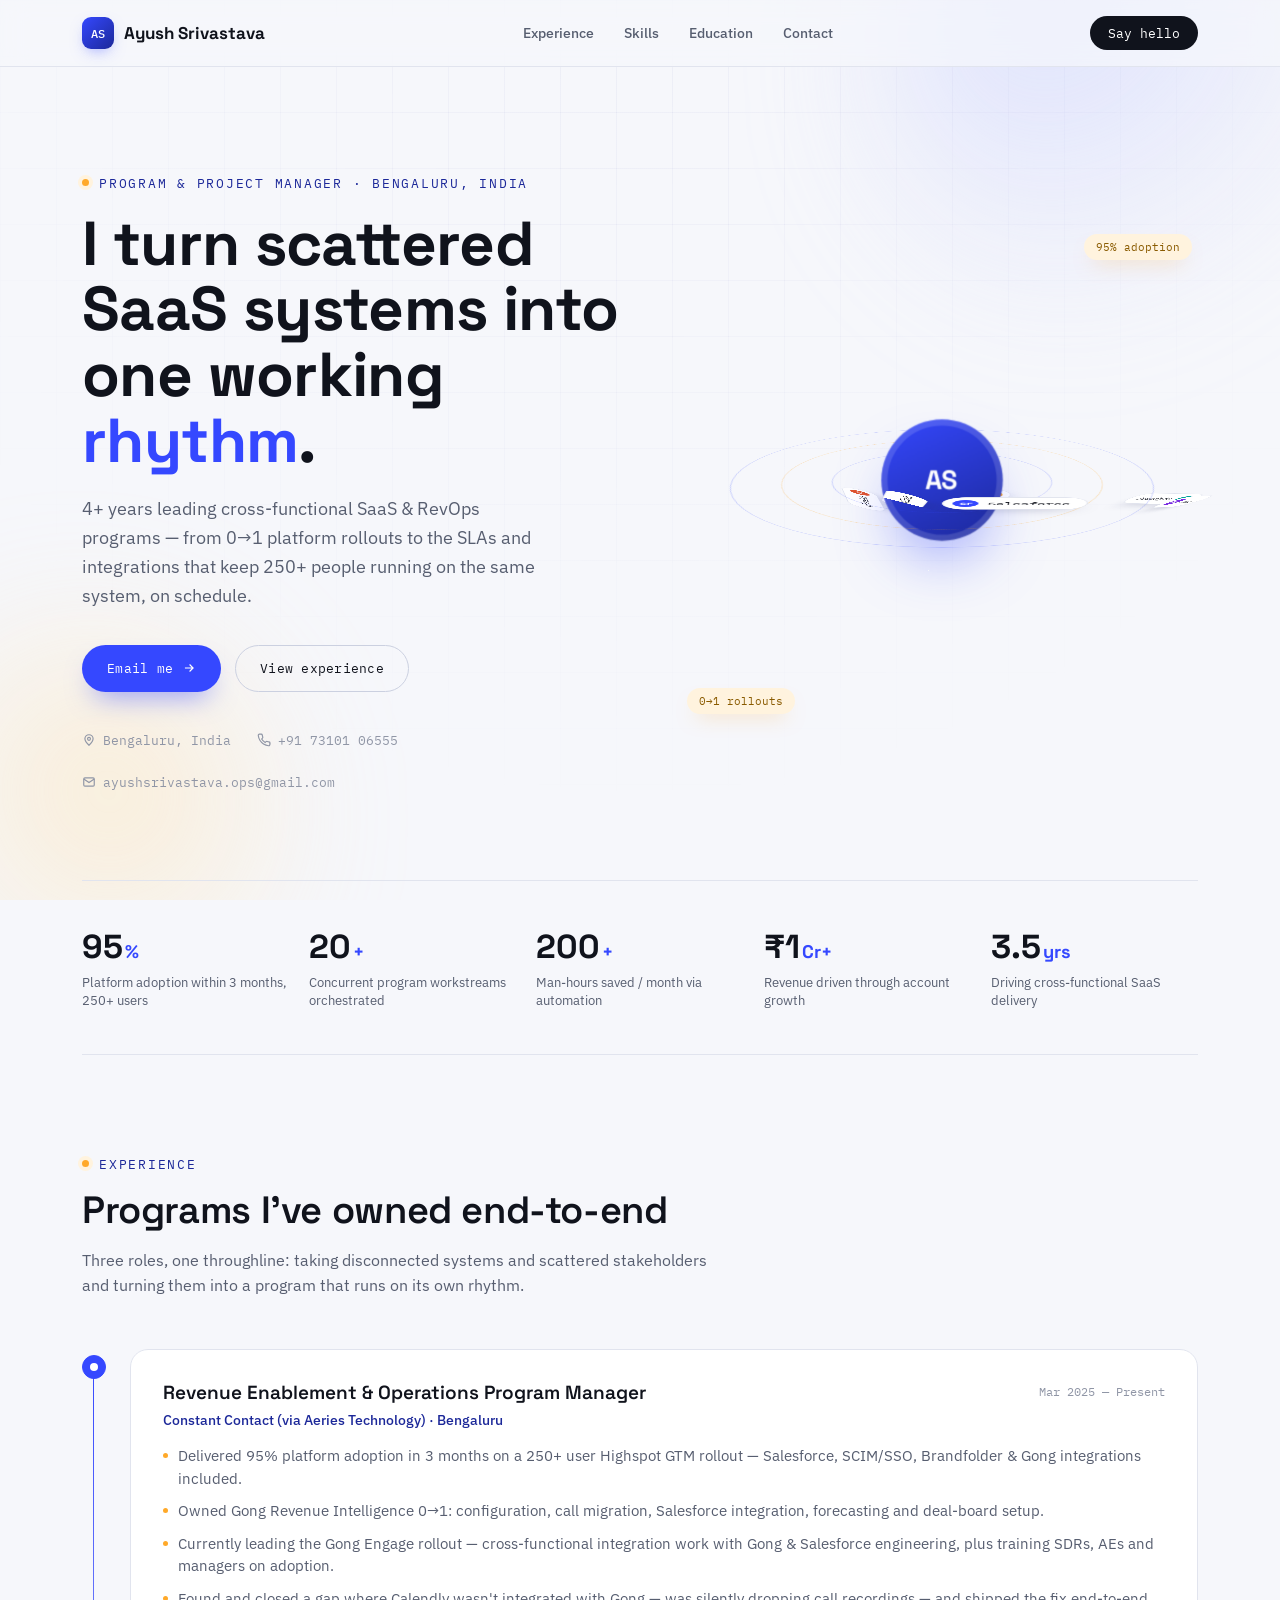
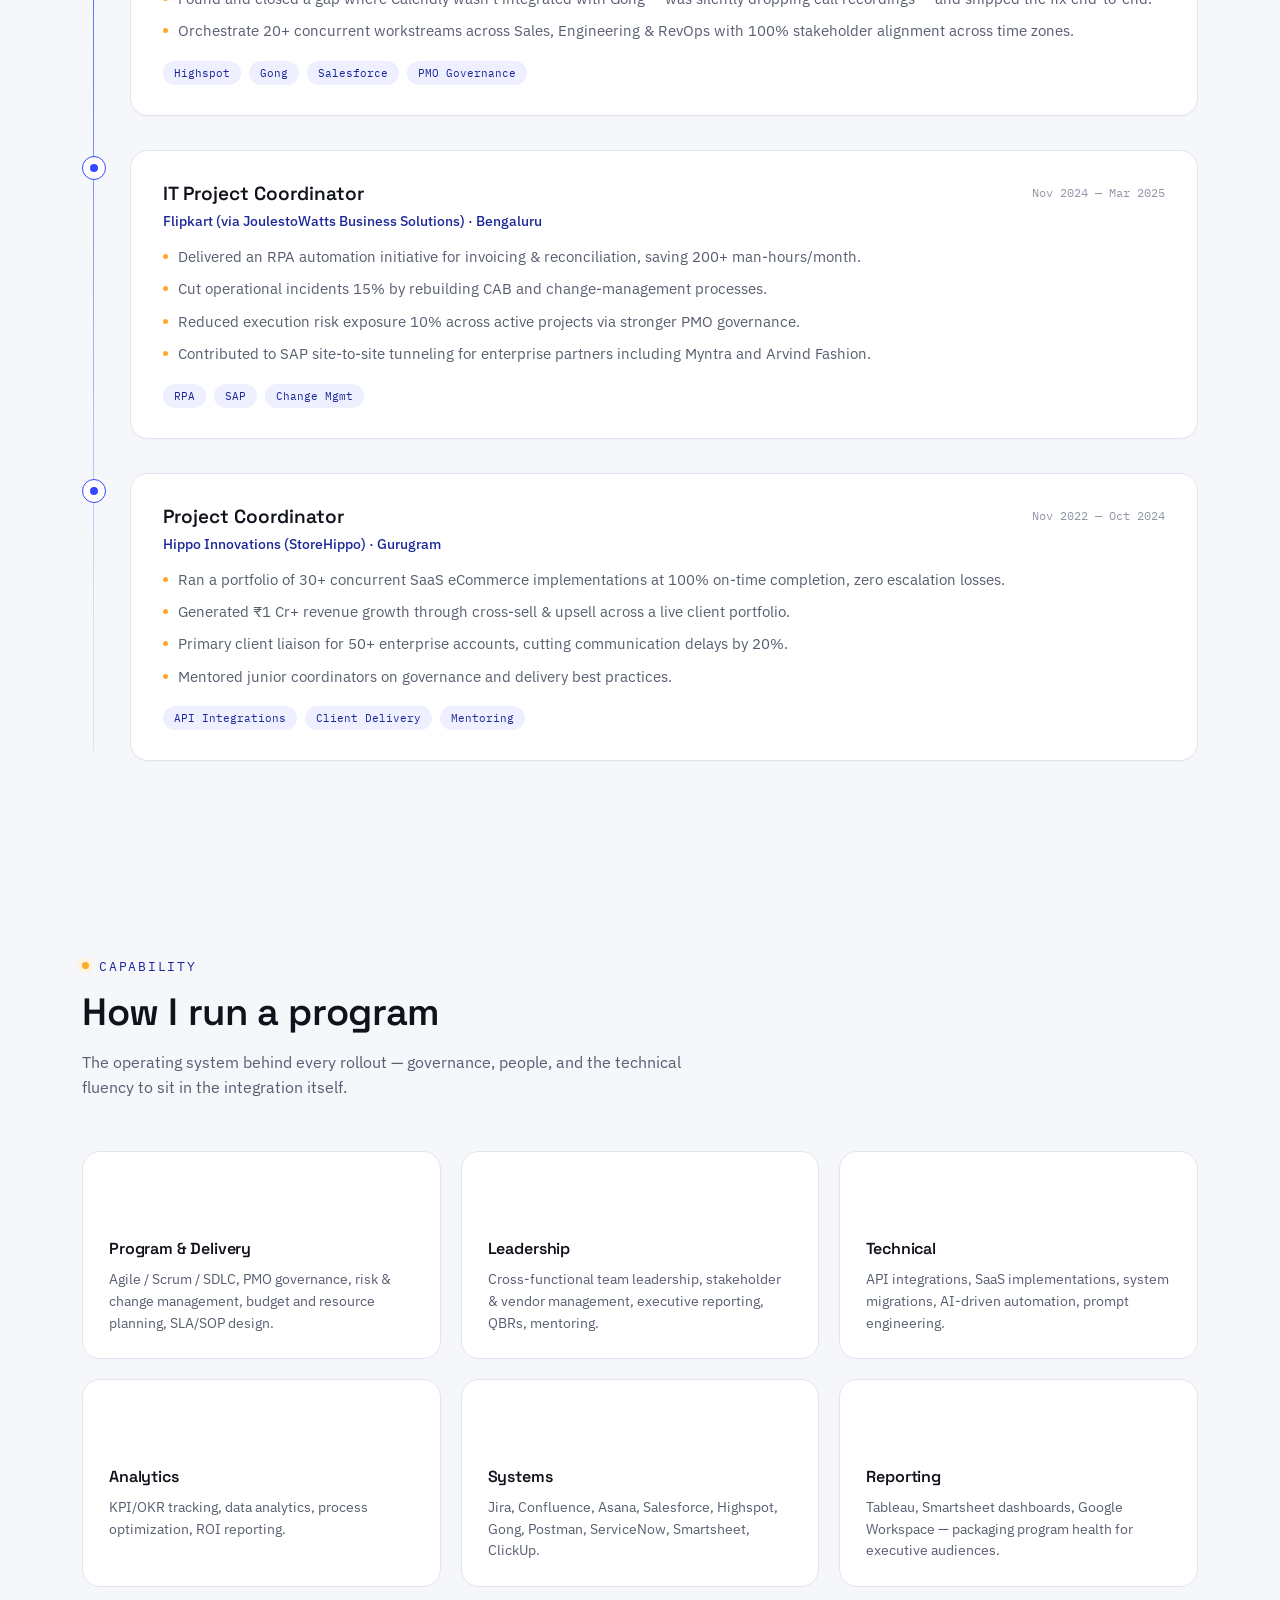
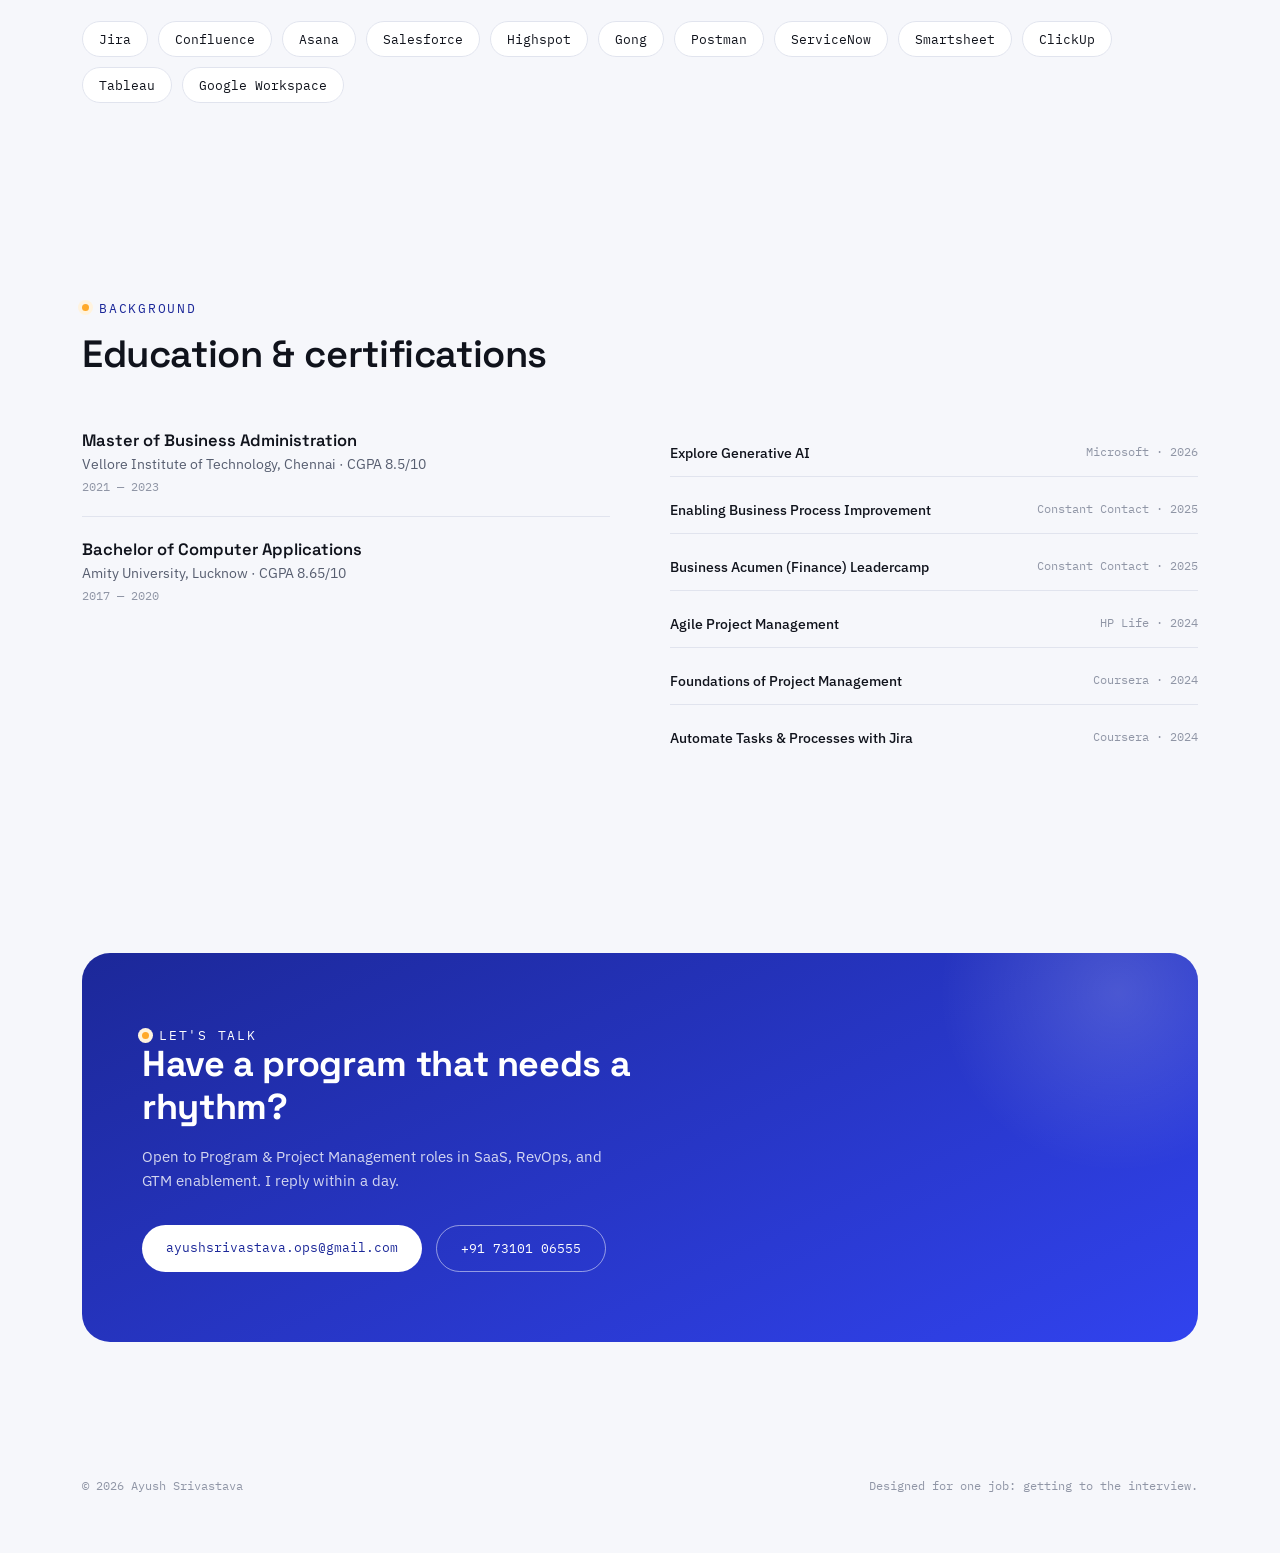
==== commit ff19d03b: "Update index.html" ====
--- a/index.html
+++ b/index.html
@@ -584,7 +584,7 @@
     <div>
       <span class="eyebrow">Program &amp; Project Manager · Bengaluru, India</span>
       <h1>I turn scattered<br>SaaS systems into<br>one working <em>rhythm</em>.</h1>
-      <p class="hero-sub">3.5+ years leading cross-functional SaaS &amp; RevOps programs — from 0→1 platform rollouts to the SLAs and integrations that keep 250+ people running on the same system, on schedule.</p>
+      <p class="hero-sub">4+ years leading cross-functional SaaS &amp; RevOps programs — from 0→1 platform rollouts to the SLAs and integrations that keep 250+ people running on the same system, on schedule.</p>
       <div class="hero-actions">
         <a class="btn btn-primary" href="mailto:ayushsrivastava.ops@gmail.com">
           Email me
@@ -703,7 +703,7 @@
           <div class="role-company">Hippo Innovations (StoreHippo) · Gurugram</div>
           <ul class="role-bullets">
             <li>Ran a portfolio of 30+ concurrent SaaS eCommerce implementations at 100% on-time completion, zero escalation losses.</li>
-            <li>Drove ₹1 Cr+ revenue growth through cross-sell &amp; upsell across a live client portfolio.</li>
+            <li>Generated ₹1 Cr+ revenue growth through cross-sell &amp; upsell across a live client portfolio.</li>
             <li>Primary client liaison for 50+ enterprise accounts, cutting communication delays by 20%.</li>
             <li>Mentored junior coordinators on governance and delivery best practices.</li>
           </ul>
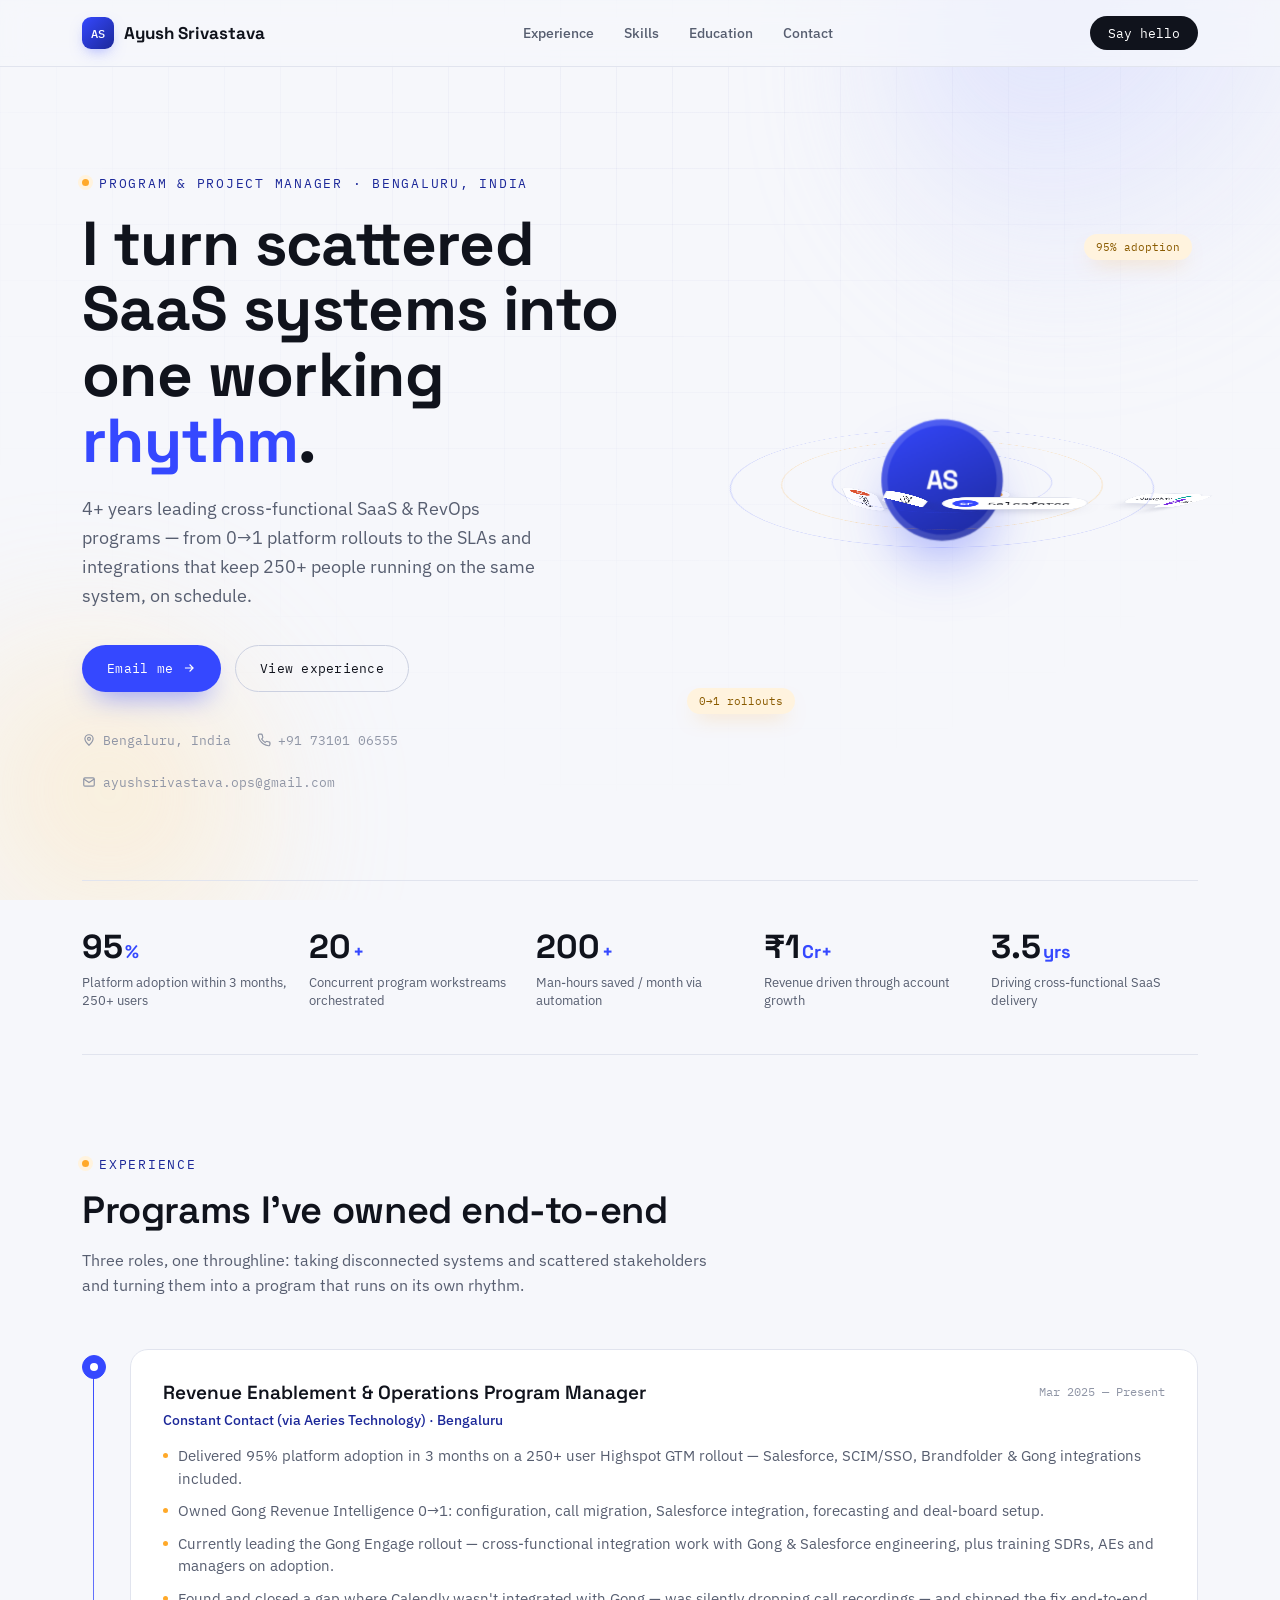
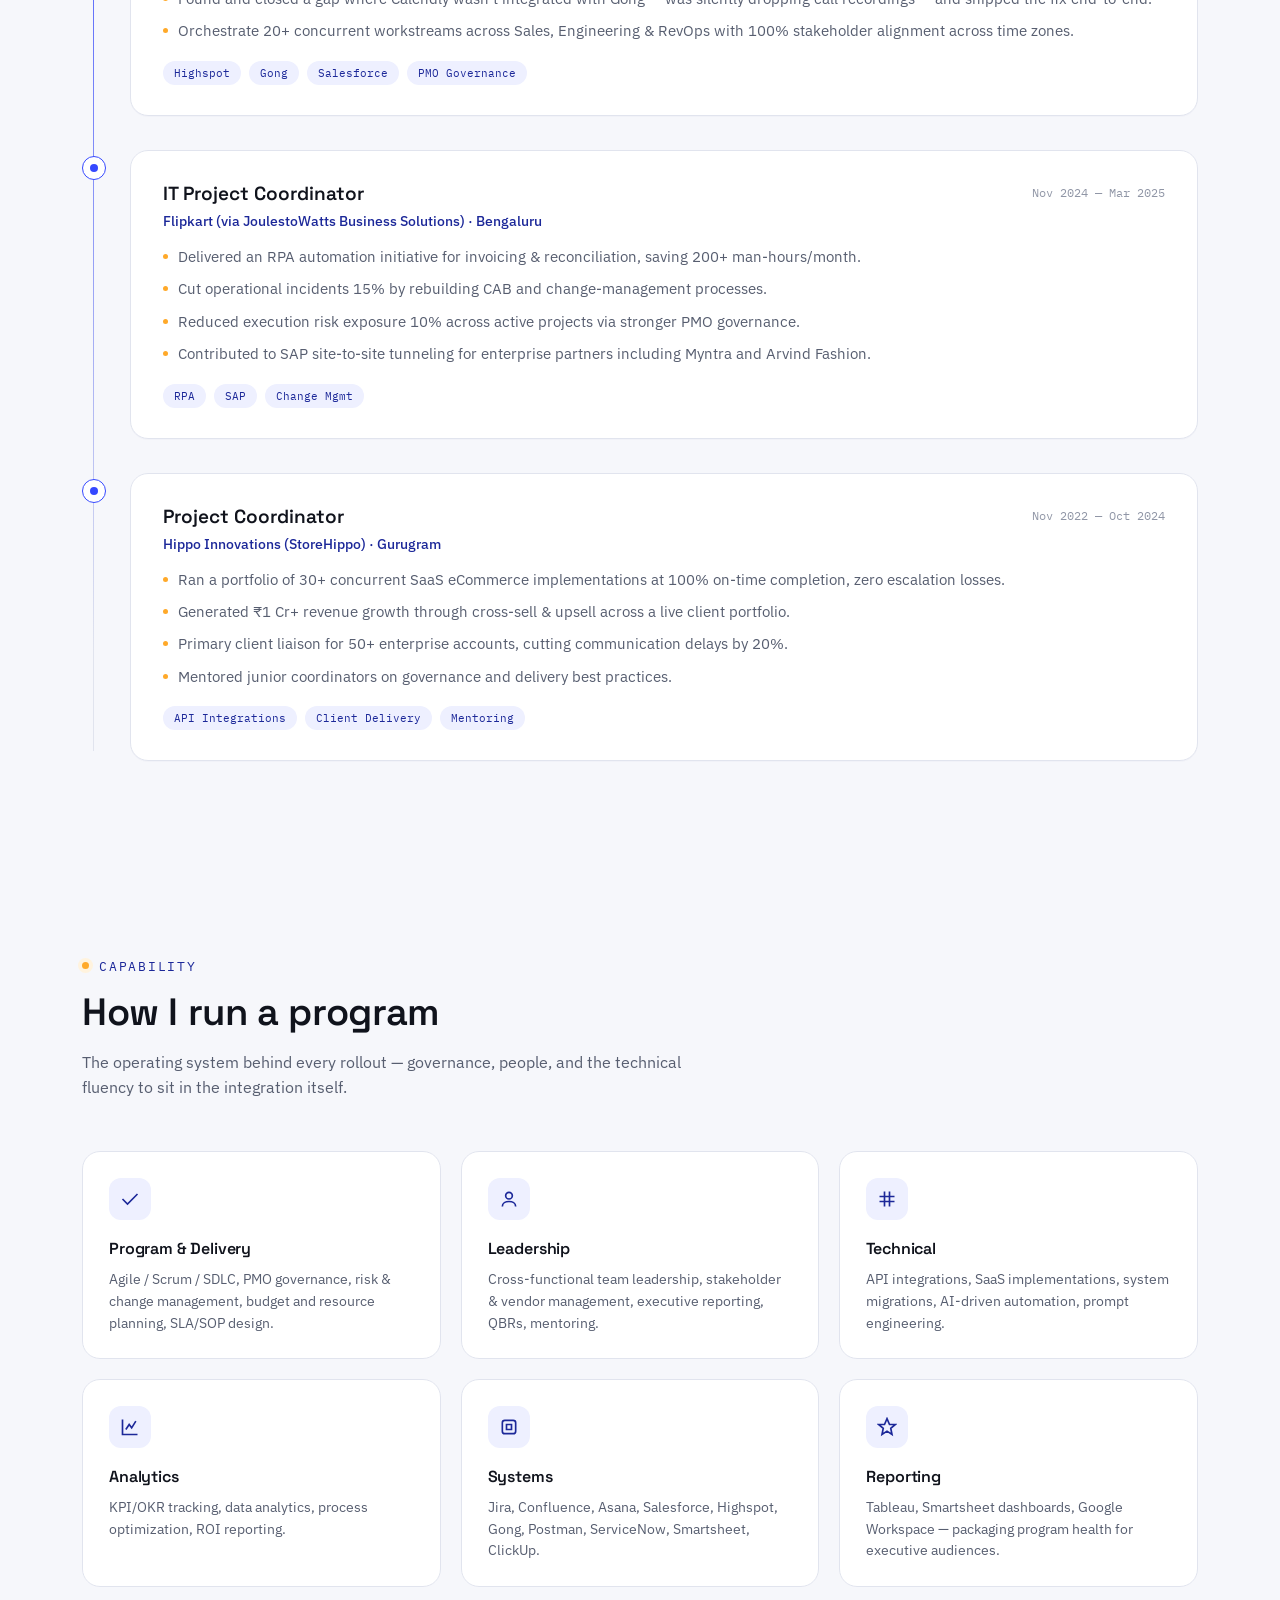
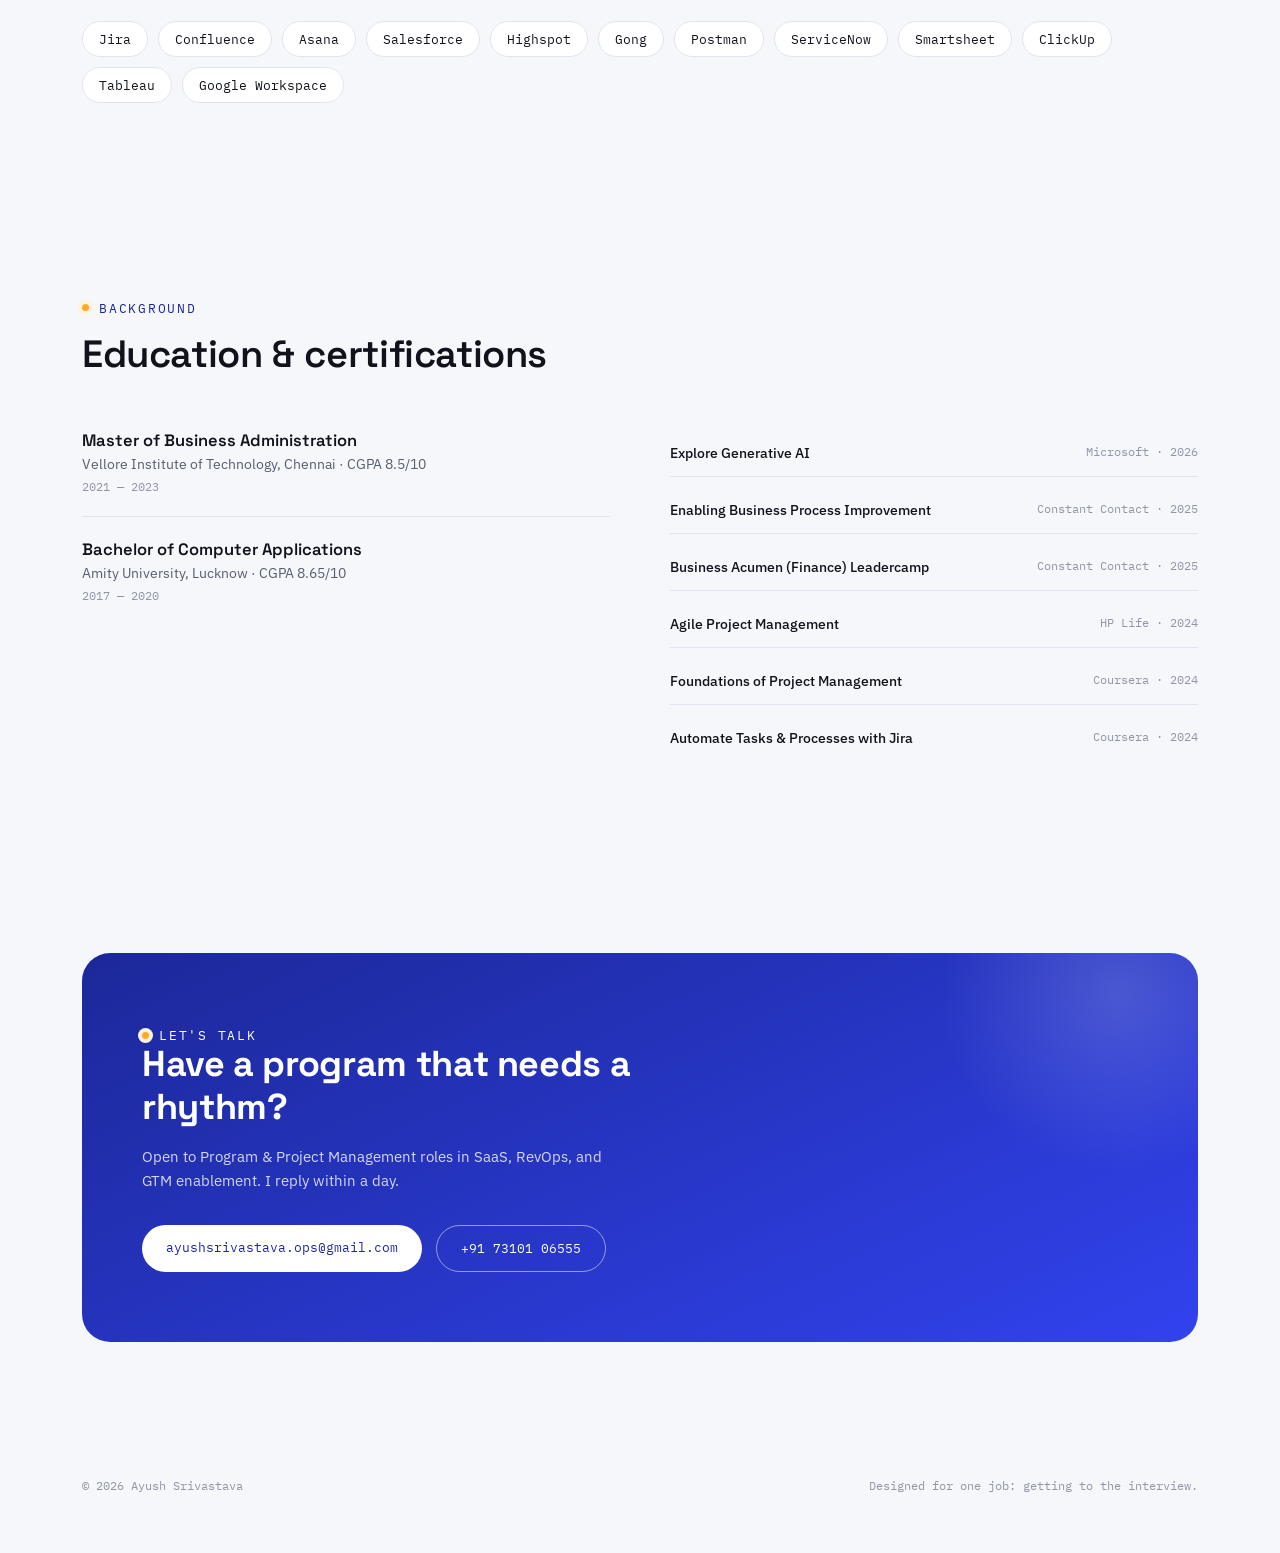
==== commit 0e86111c: "Update description meta tag for experience years" ====
--- a/index.html
+++ b/index.html
@@ -4,7 +4,7 @@
 <meta charset="UTF-8">
 <meta name="viewport" content="width=device-width, initial-scale=1.0">
 <title>Ayush Srivastava — Program &amp; Project Manager | SaaS, RevOps &amp; GTM Enablement</title>
-<meta name="description" content="Ayush Srivastava is a Program & Project Manager with 3.5+ years leading SaaS implementations, RevOps enablement, and Agile PMO governance — 95% platform adoption, 20+ concurrent workstreams, ₹1Cr+ revenue impact.">
+<meta name="description" content="Ayush Srivastava is a Program & Project Manager with 5+ years leading SaaS implementations, RevOps enablement, and Agile PMO governance — 95% platform adoption, 20+ concurrent workstreams, ₹1Cr+ revenue impact.">
 <meta name="keywords" content="Ayush Srivastava, Program Manager, Project Manager, RevOps, GTM Enablement, SaaS Implementation, Agile PMO, Salesforce, Gong, Highspot, Bengaluru">
 <meta name="author" content="Ayush Srivastava">
 <meta name="robots" content="index, follow">
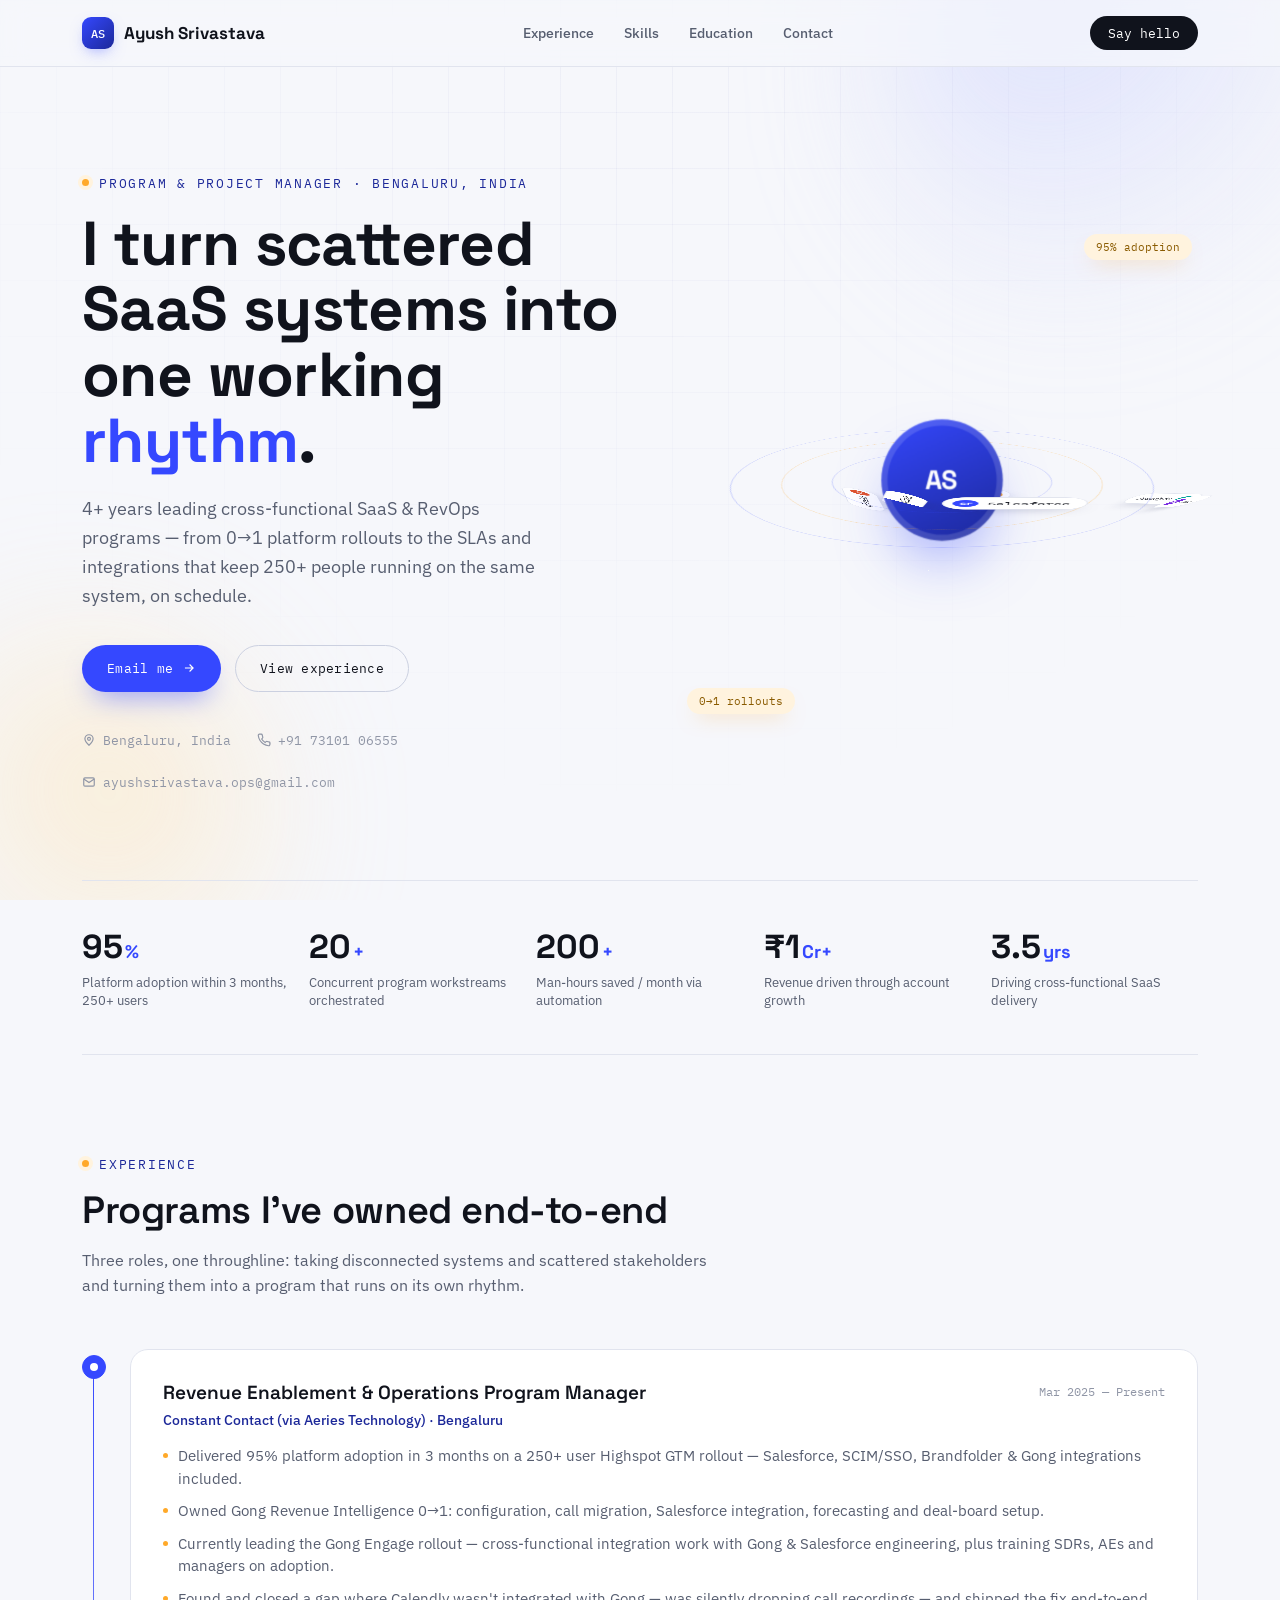
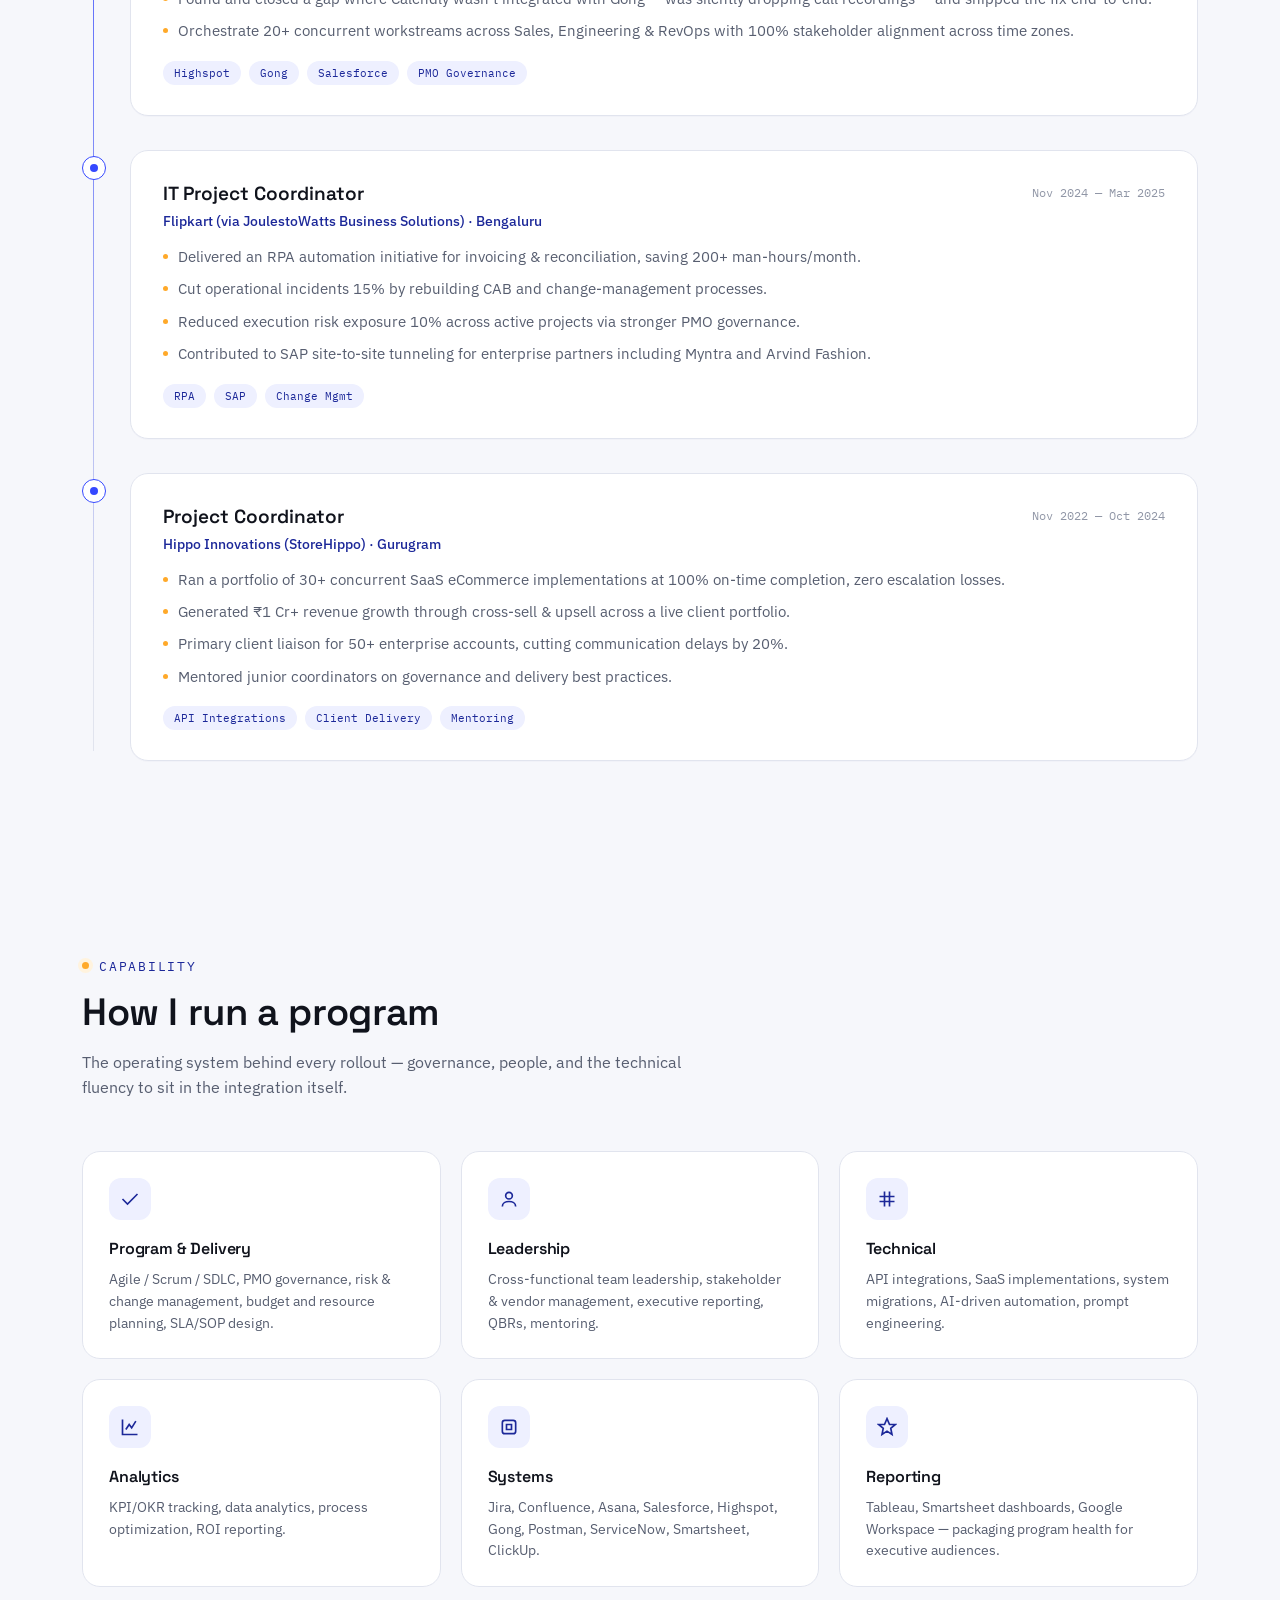
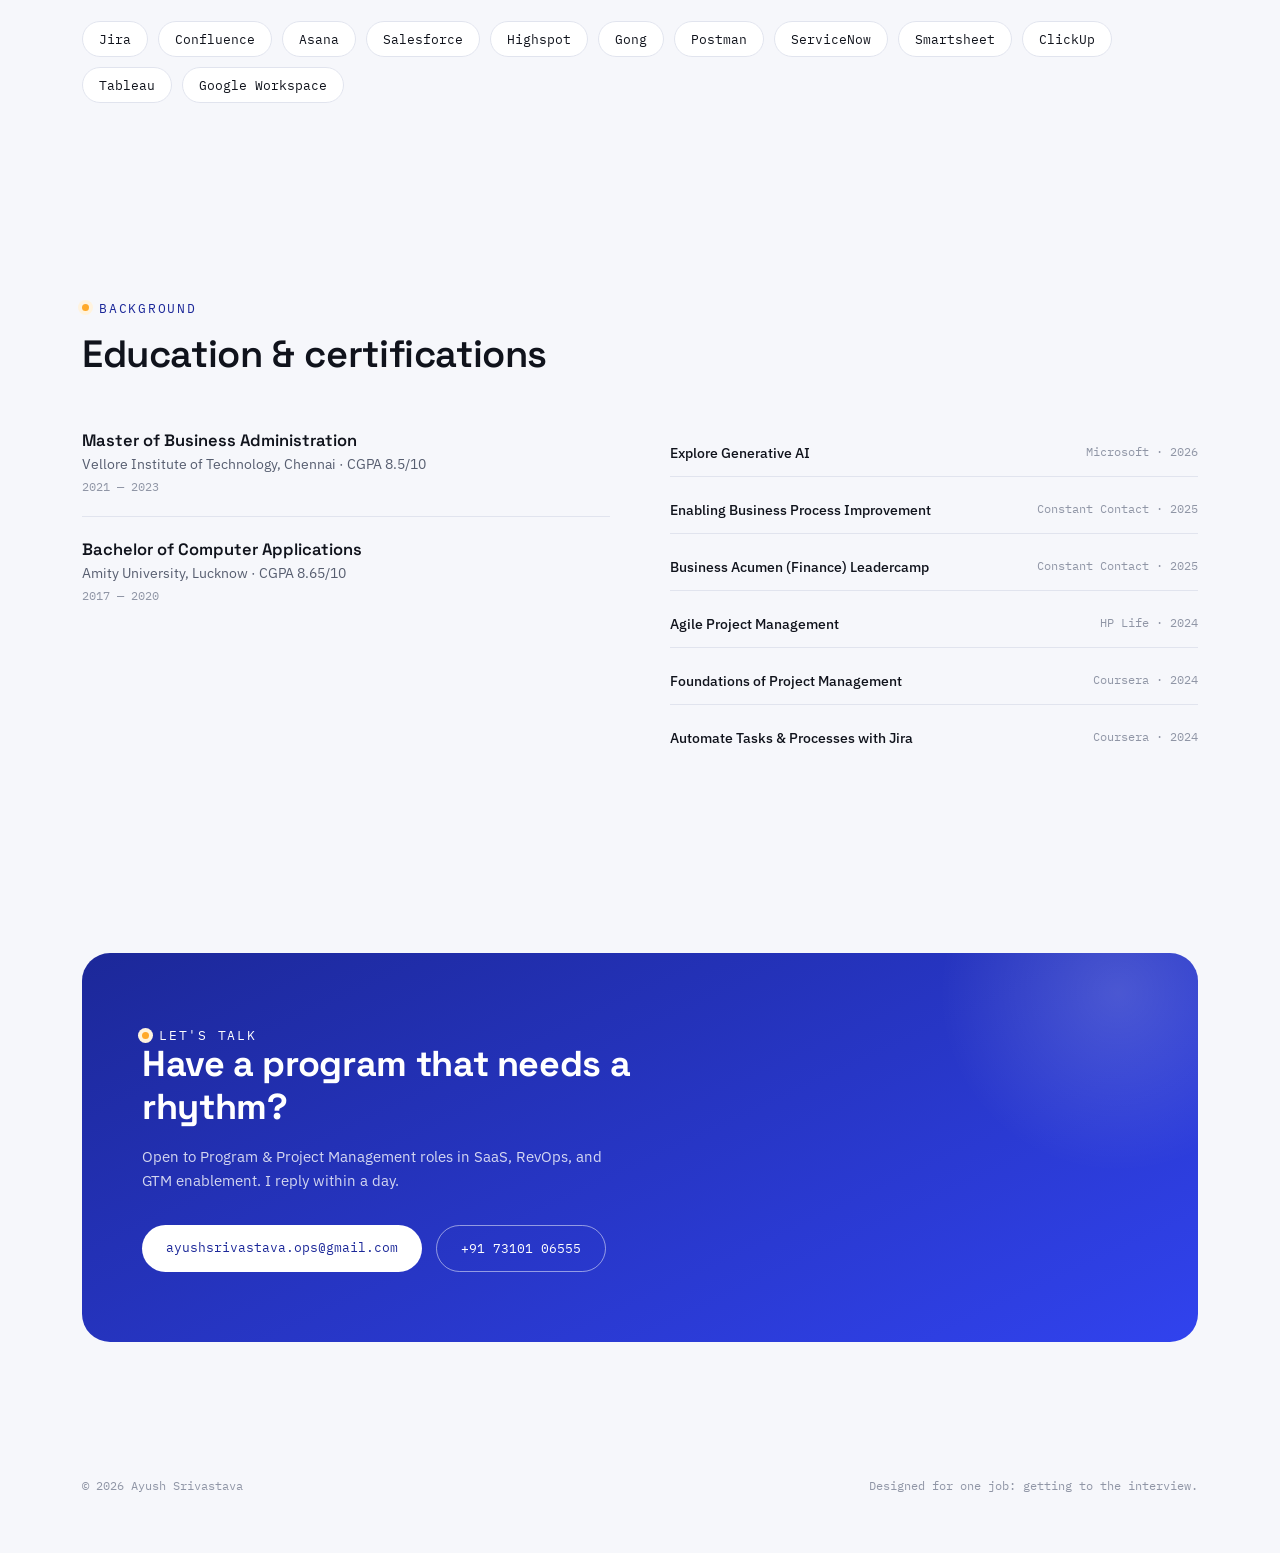
==== commit 206a3299: "Update index.html" ====
--- a/index.html
+++ b/index.html
@@ -4,7 +4,7 @@
 <meta charset="UTF-8">
 <meta name="viewport" content="width=device-width, initial-scale=1.0">
 <title>Ayush Srivastava — Program &amp; Project Manager | SaaS, RevOps &amp; GTM Enablement</title>
-<meta name="description" content="Ayush Srivastava is a Program & Project Manager with 5+ years leading SaaS implementations, RevOps enablement, and Agile PMO governance — 95% platform adoption, 20+ concurrent workstreams, ₹1Cr+ revenue impact.">
+<meta name="description" content="Ayush Srivastava is a Program & Project Manager with 4+ years leading SaaS implementations, RevOps enablement, and Agile PMO governance — 95% platform adoption, 20+ concurrent workstreams, ₹1Cr+ revenue impact.">
 <meta name="keywords" content="Ayush Srivastava, Program Manager, Project Manager, RevOps, GTM Enablement, SaaS Implementation, Agile PMO, Salesforce, Gong, Highspot, Bengaluru">
 <meta name="author" content="Ayush Srivastava">
 <meta name="robots" content="index, follow">
@@ -16,7 +16,7 @@
 <meta property="og:type" content="profile">
 <meta property="og:url" content="https://ayushsrivastava.dev/">
 <meta property="og:title" content="Ayush Srivastava — Program & Project Manager | SaaS, RevOps & GTM Enablement">
-<meta property="og:description" content="3.5+ years leading SaaS implementations, RevOps enablement, and Agile PMO governance. 95% platform adoption, 20+ concurrent workstreams, ₹1Cr+ revenue impact.">
+<meta property="og:description" content="4+ years leading SaaS implementations, RevOps enablement, and Agile PMO governance. 95% platform adoption, 20+ concurrent workstreams, ₹1Cr+ revenue impact.">
 <meta property="og:image" content="https://ayushsrivastava.dev/og-image.png">
 <meta property="og:image:width" content="1200">
 <meta property="og:image:height" content="630">
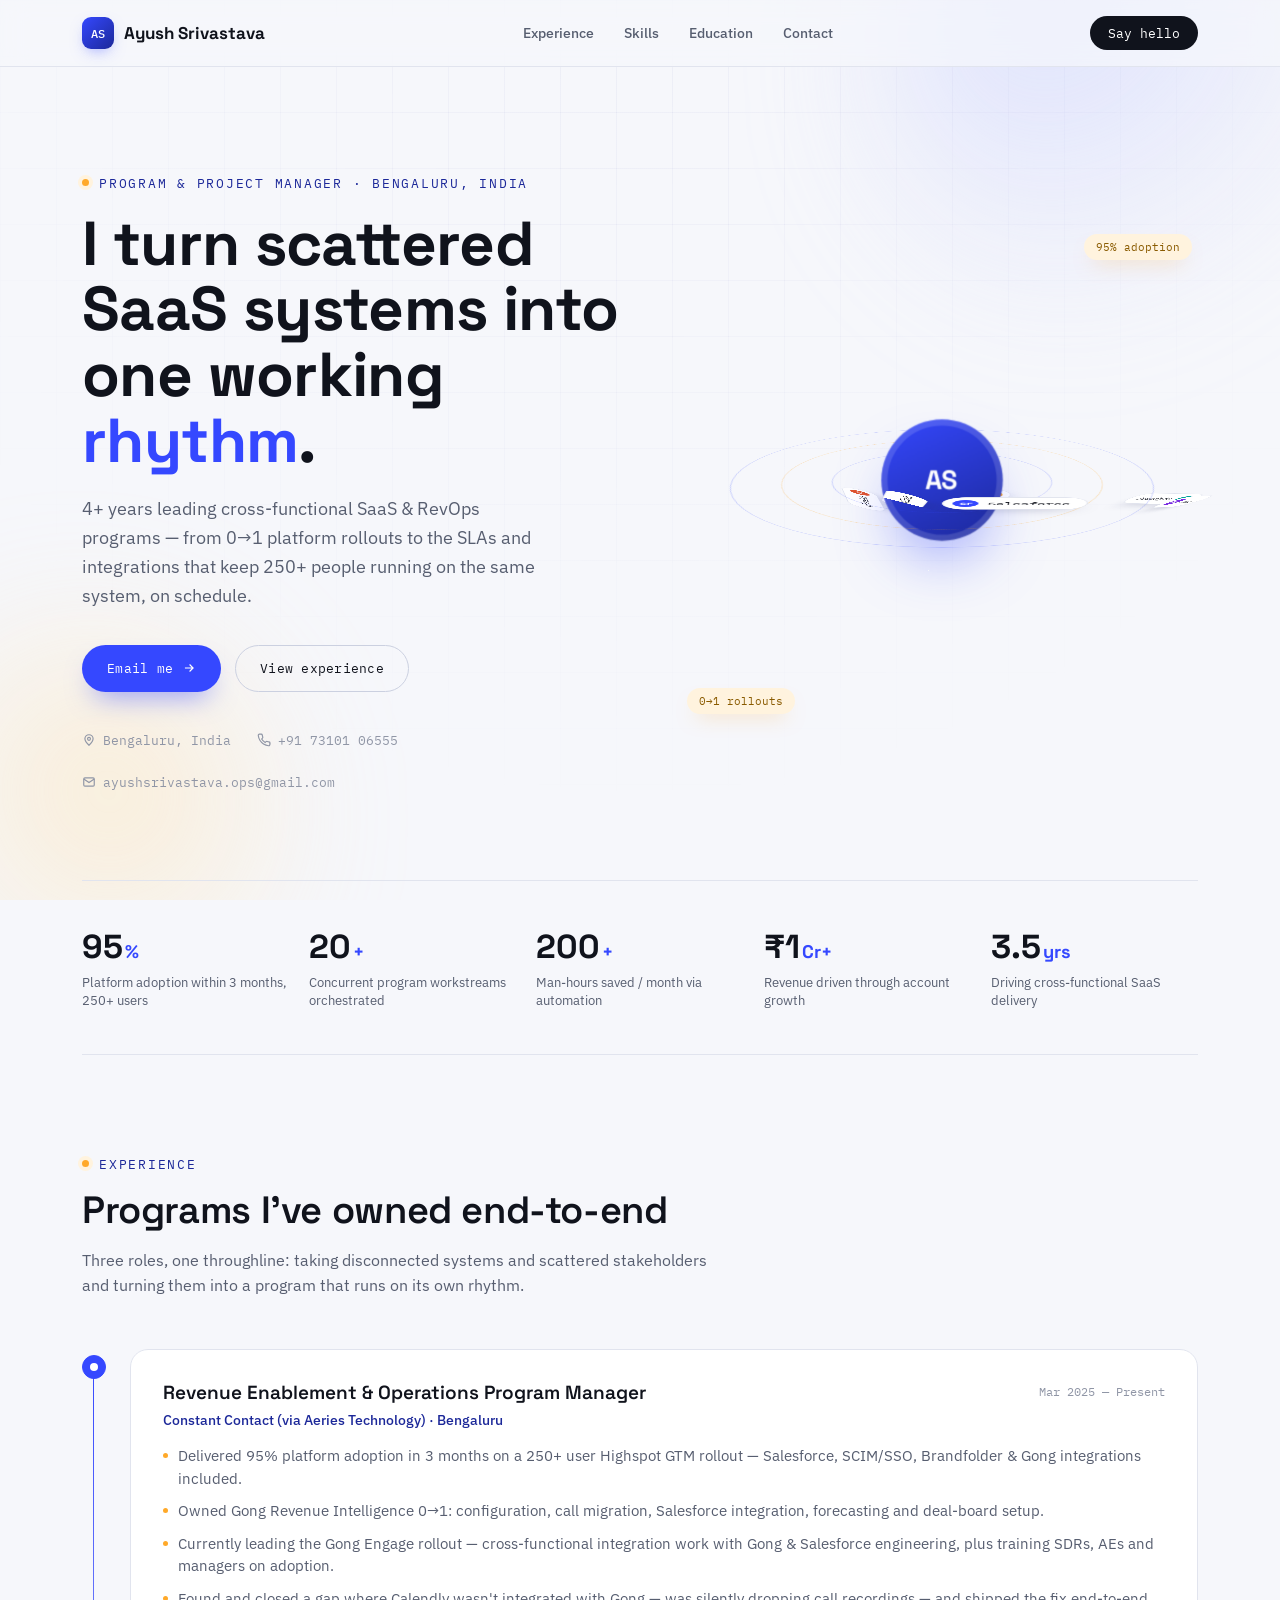
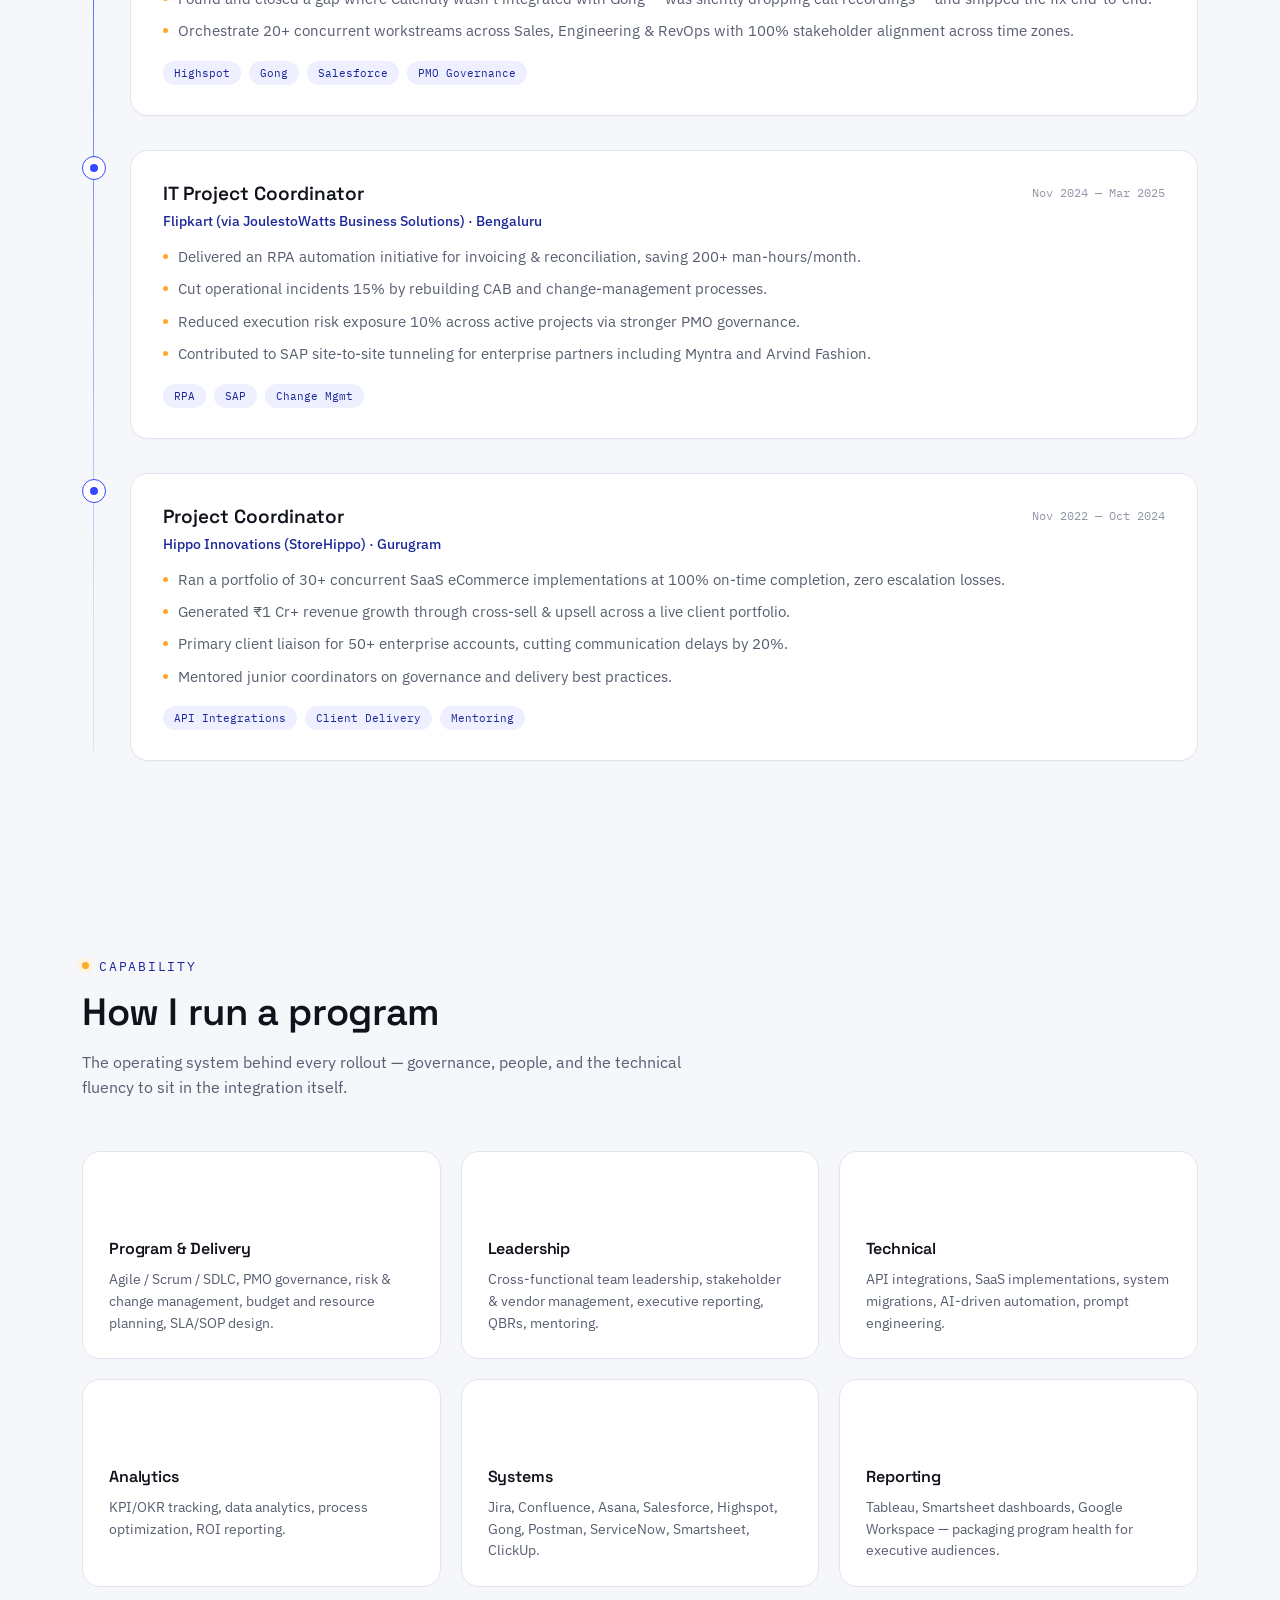
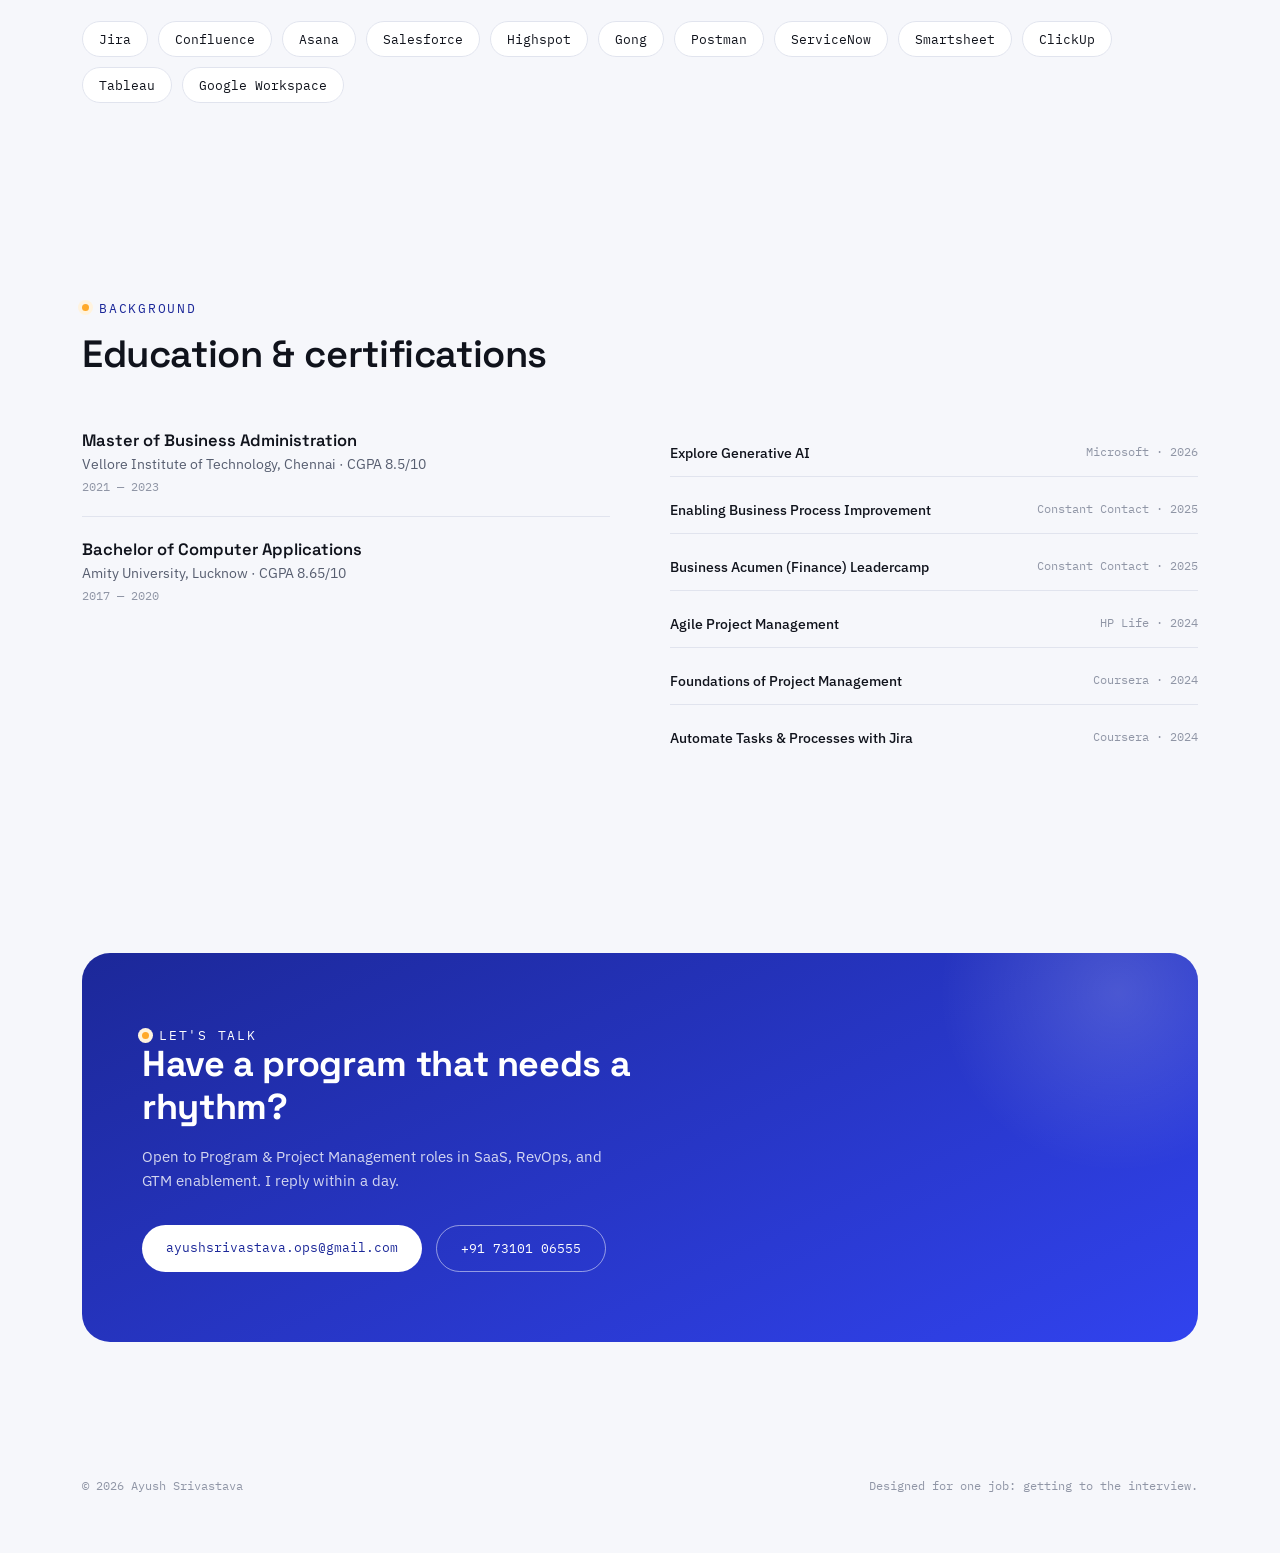
==== commit 295124b9: "Update personal URL in index.html" ====
--- a/index.html
+++ b/index.html
@@ -37,7 +37,7 @@
   "@type": "Person",
   "name": "Ayush Srivastava",
   "jobTitle": "Program & Project Manager",
-  "url": "https://ayushsrivastava.dev/",
+  "url": "https://ayushhsrrivastava.github.io",
   "email": "mailto:ayushsrivastava.ops@gmail.com",
   "telephone": "+91-73101-06555",
   "address": {
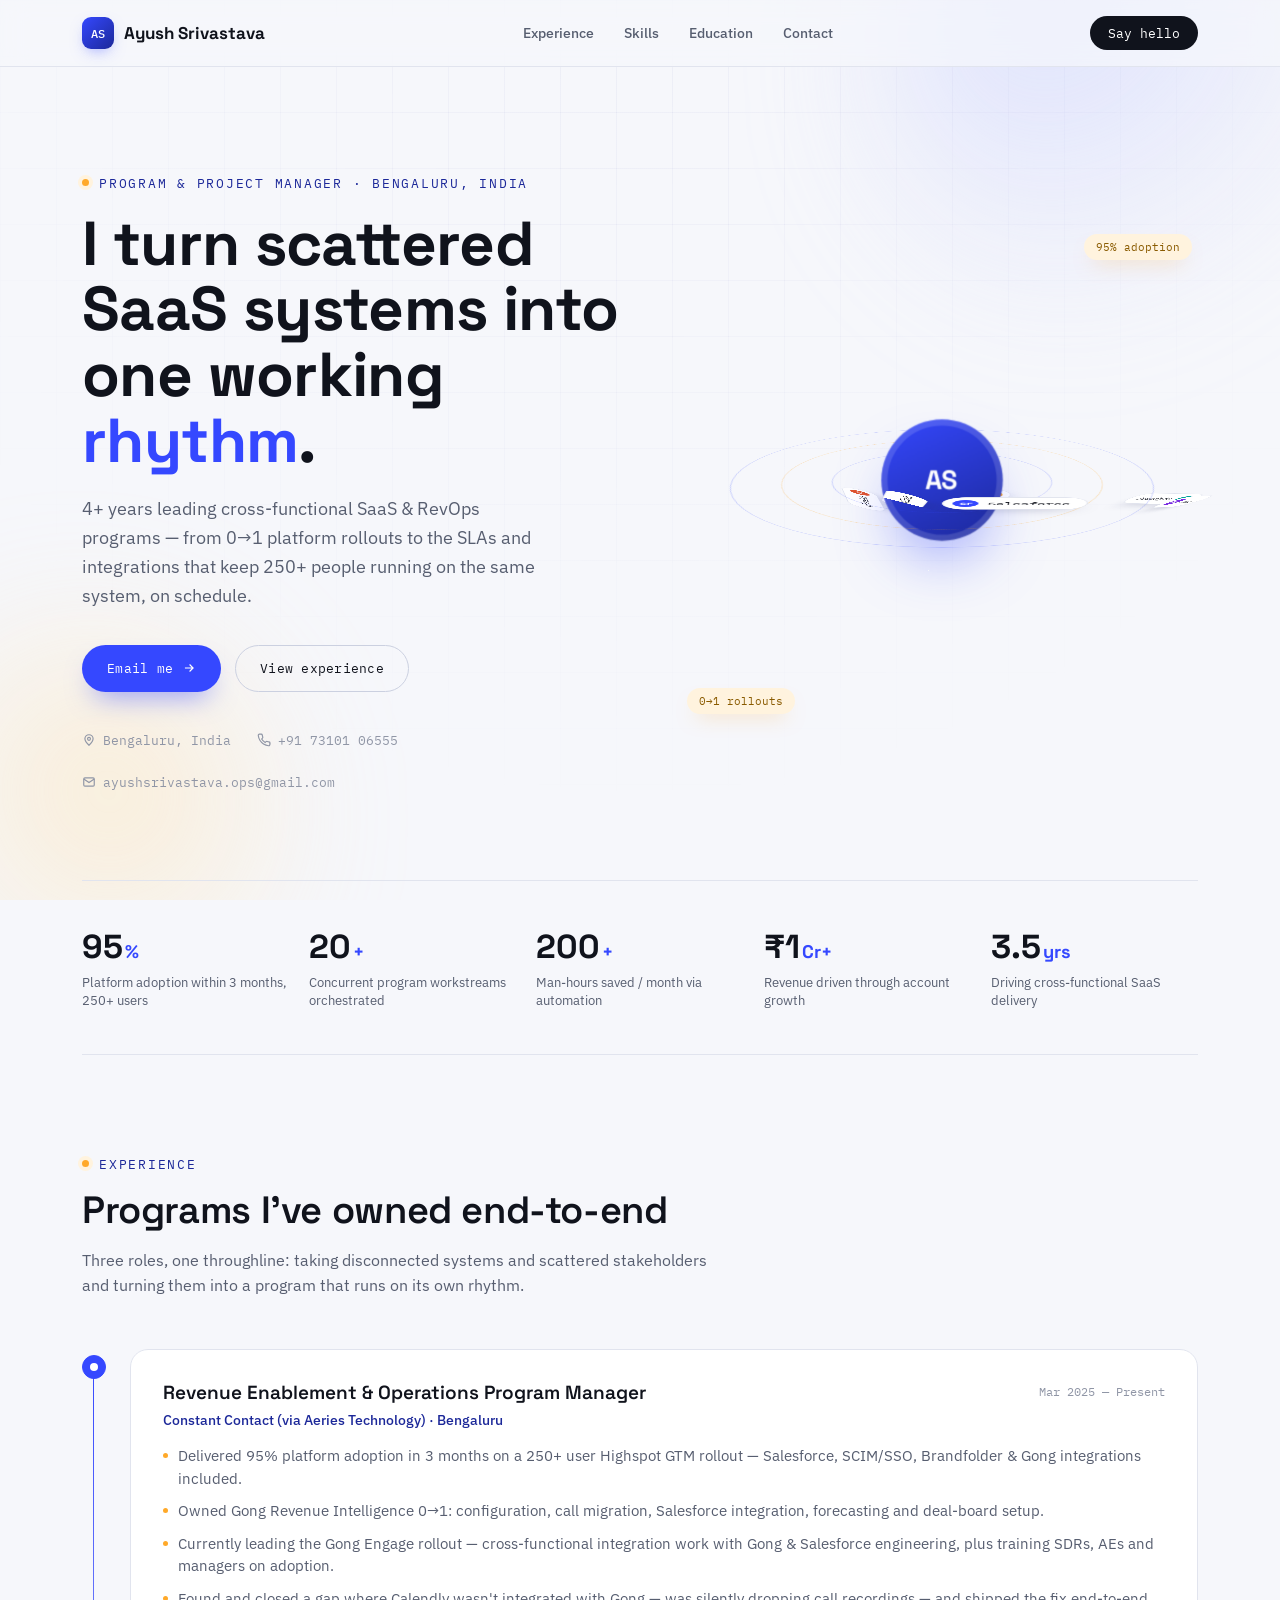
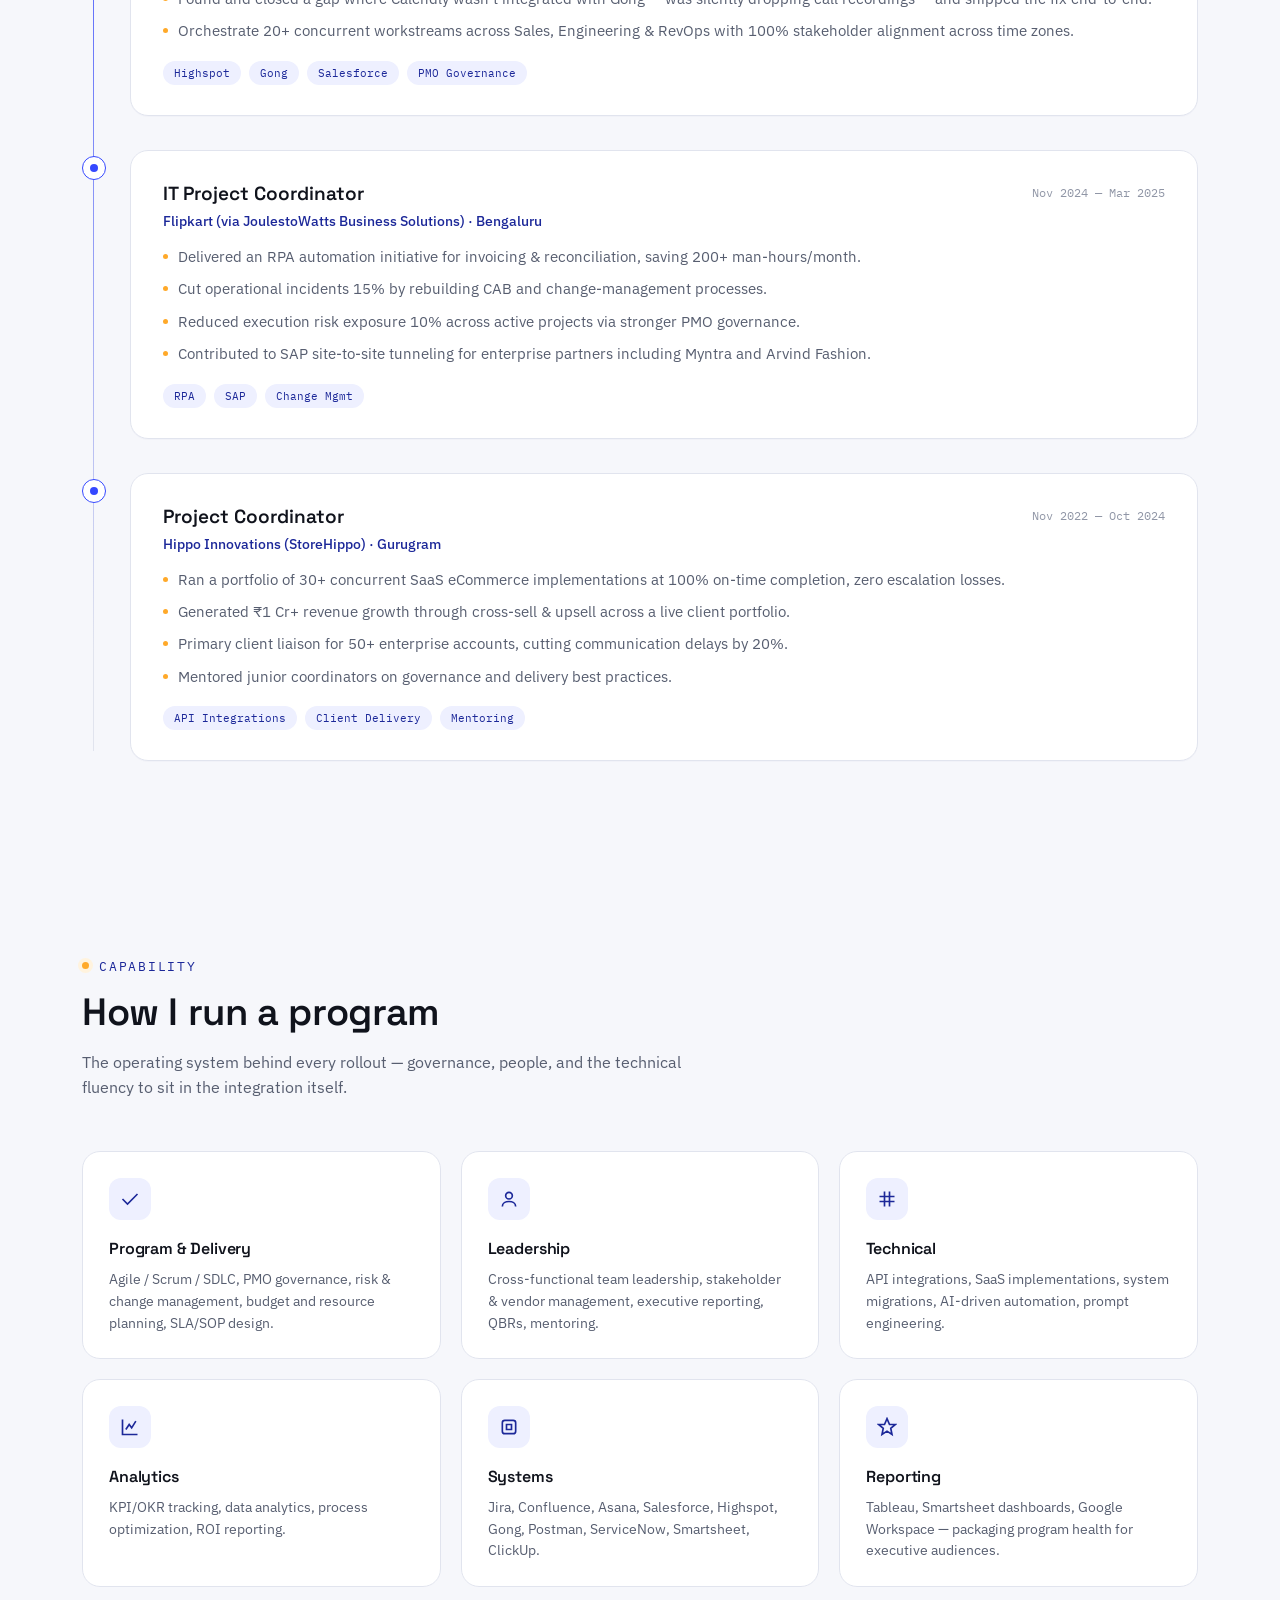
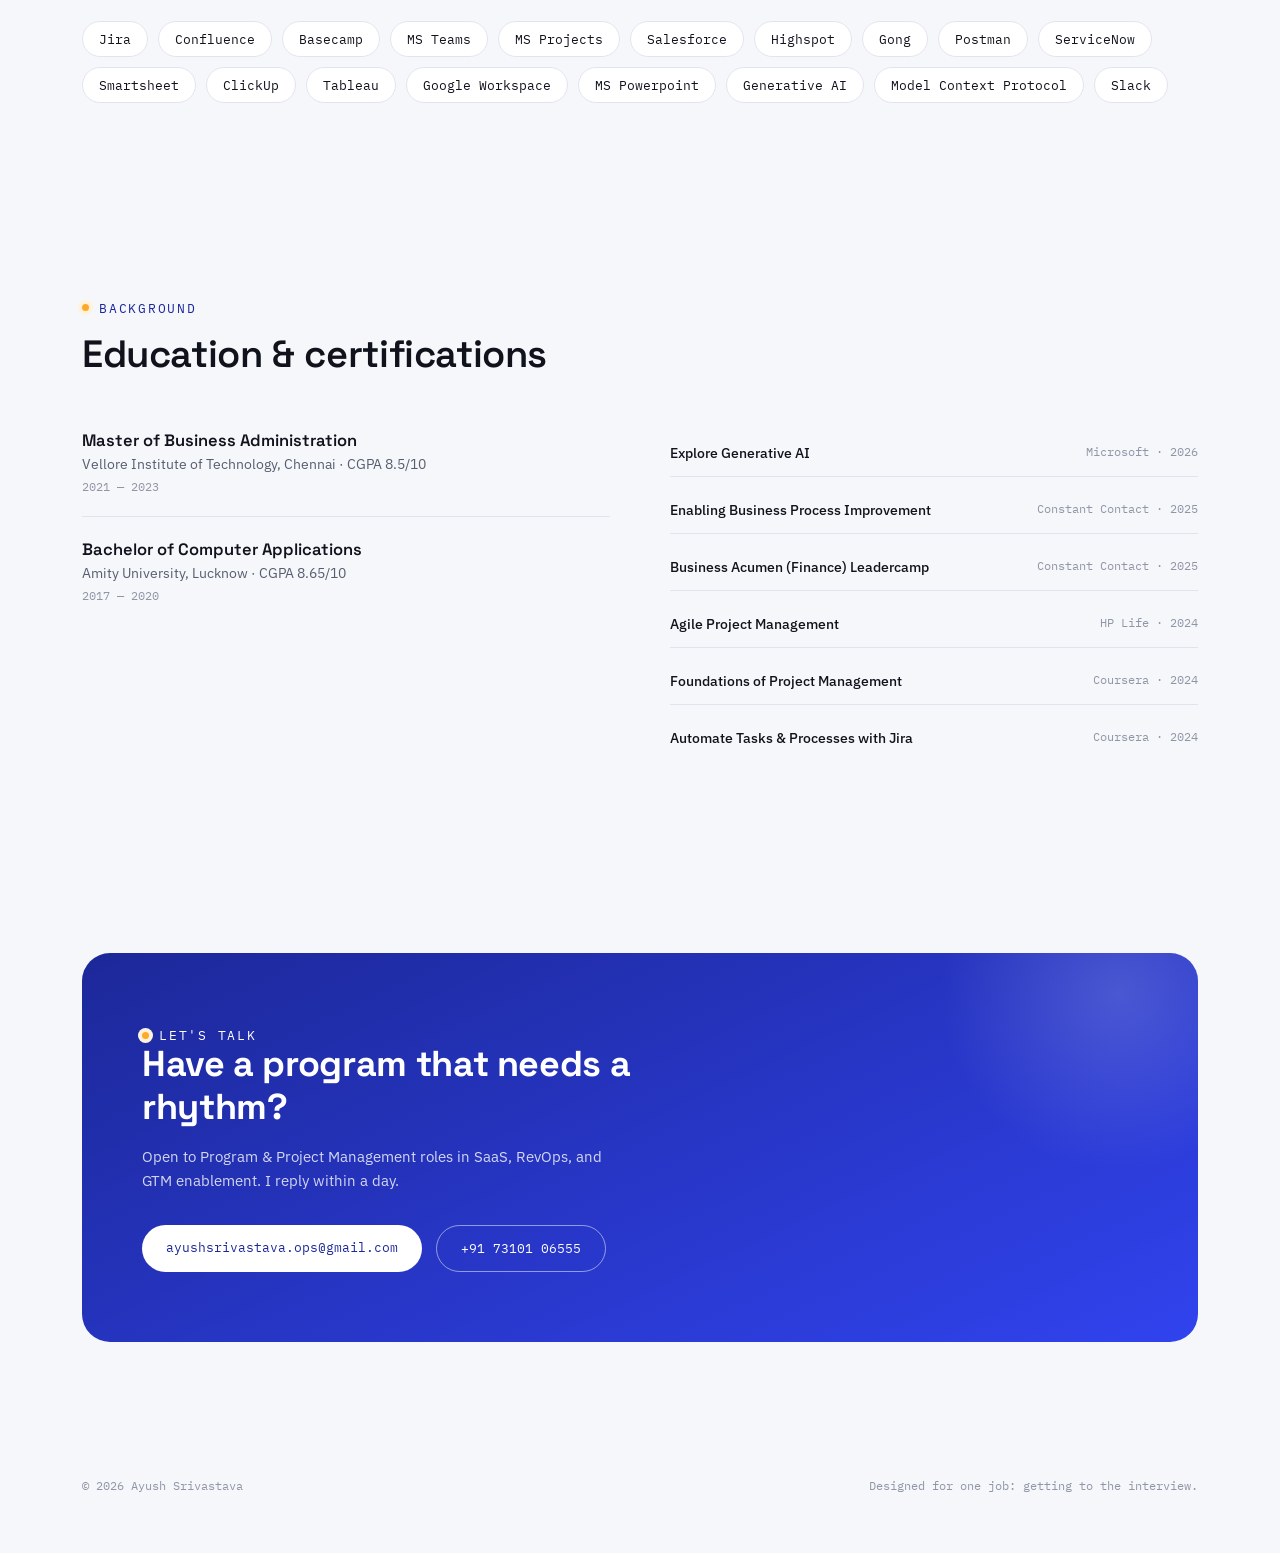
==== commit a1f362aa: "Update tools list in index.html" ====
--- a/index.html
+++ b/index.html
@@ -755,9 +755,10 @@
     </div>
 
     <div class="tools-row reveal">
-      <span>Jira</span><span>Confluence</span><span>Asana</span><span>Salesforce</span>
-      <span>Highspot</span><span>Gong</span><span>Postman</span><span>ServiceNow</span>
-      <span>Smartsheet</span><span>ClickUp</span><span>Tableau</span><span>Google Workspace</span>
+      <span>Jira</span><span>Confluence</span><span>Basecamp</span><span>MS Teams</span><span>MS Projects</span>
+      <span>Salesforce</span><span>Highspot</span><span>Gong</span><span>Postman</span><span>ServiceNow</span>
+      <span>Smartsheet</span><span>ClickUp</span><span>Tableau</span><span>Google Workspace</span><span>MS Powerpoint</span>
+      <span>Generative AI</span><span>Model Context Protocol</span><span>Slack</span>
     </div>
   </section>
 
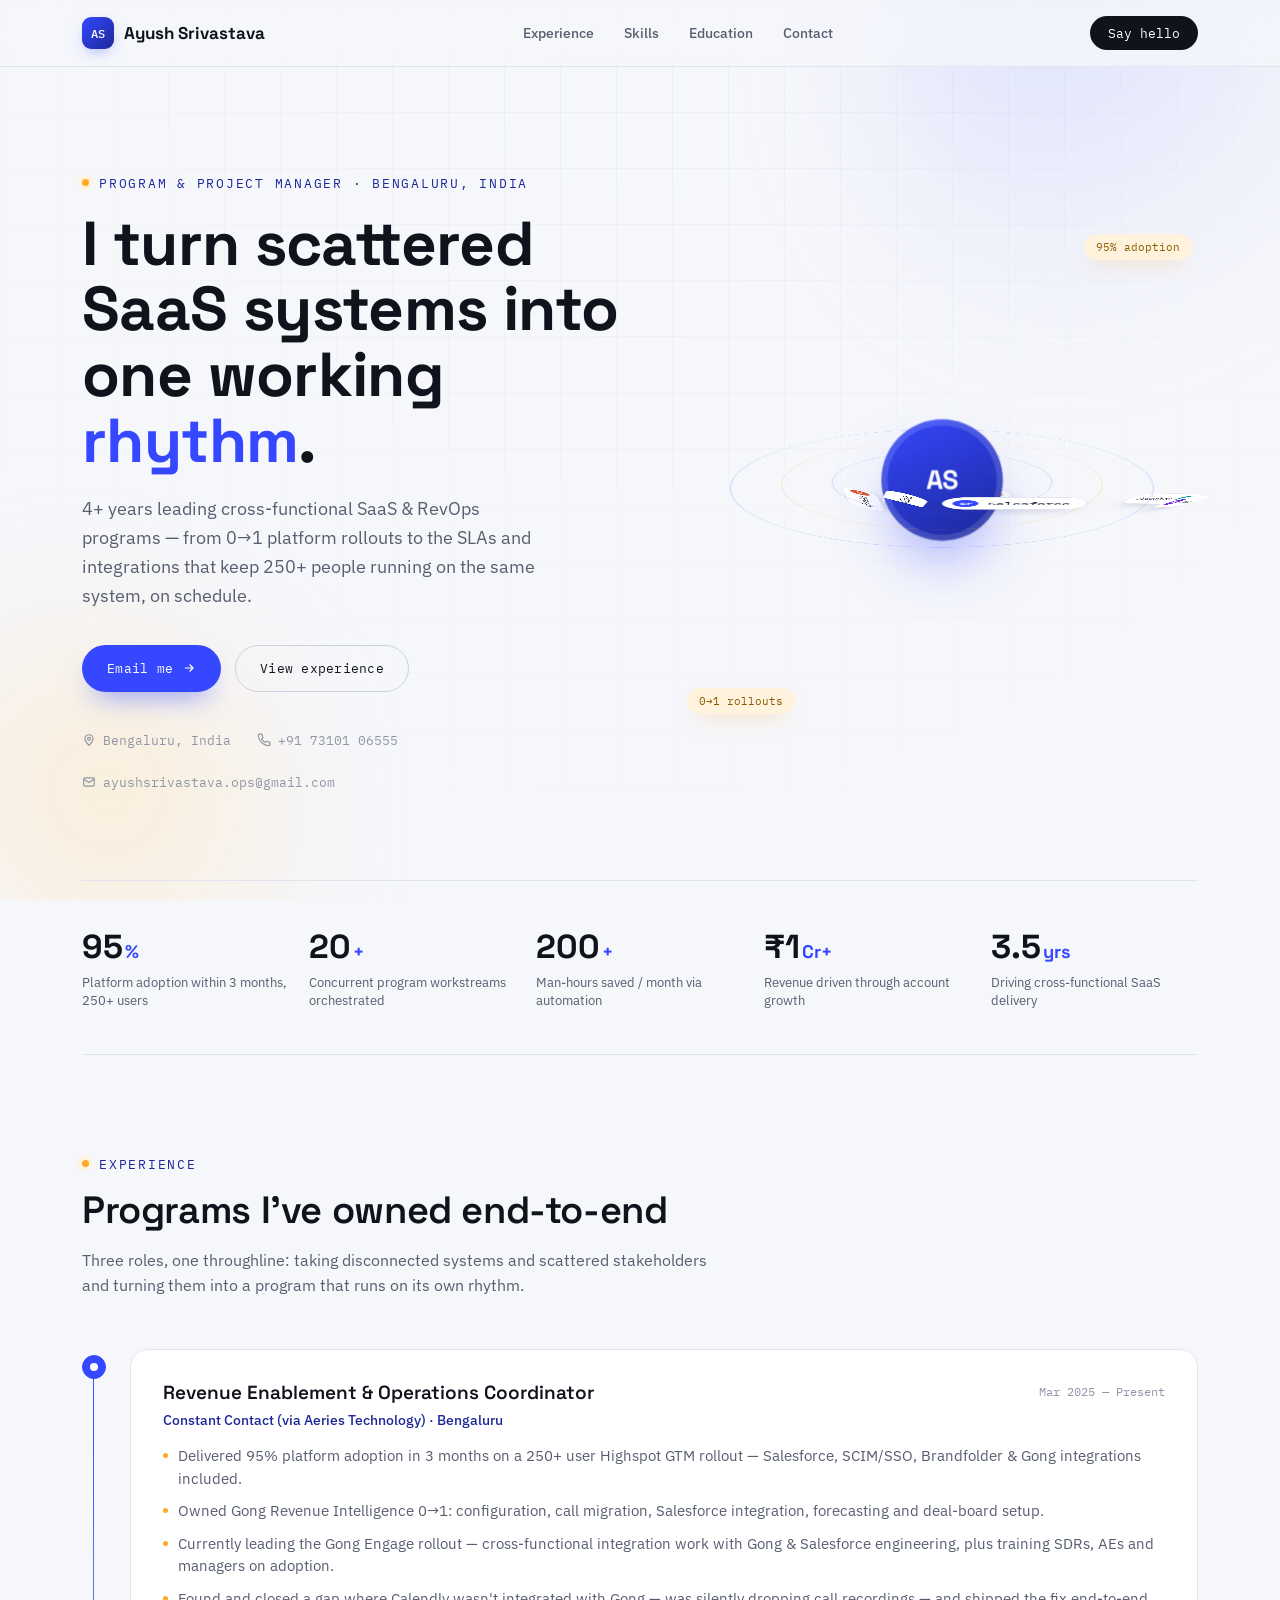
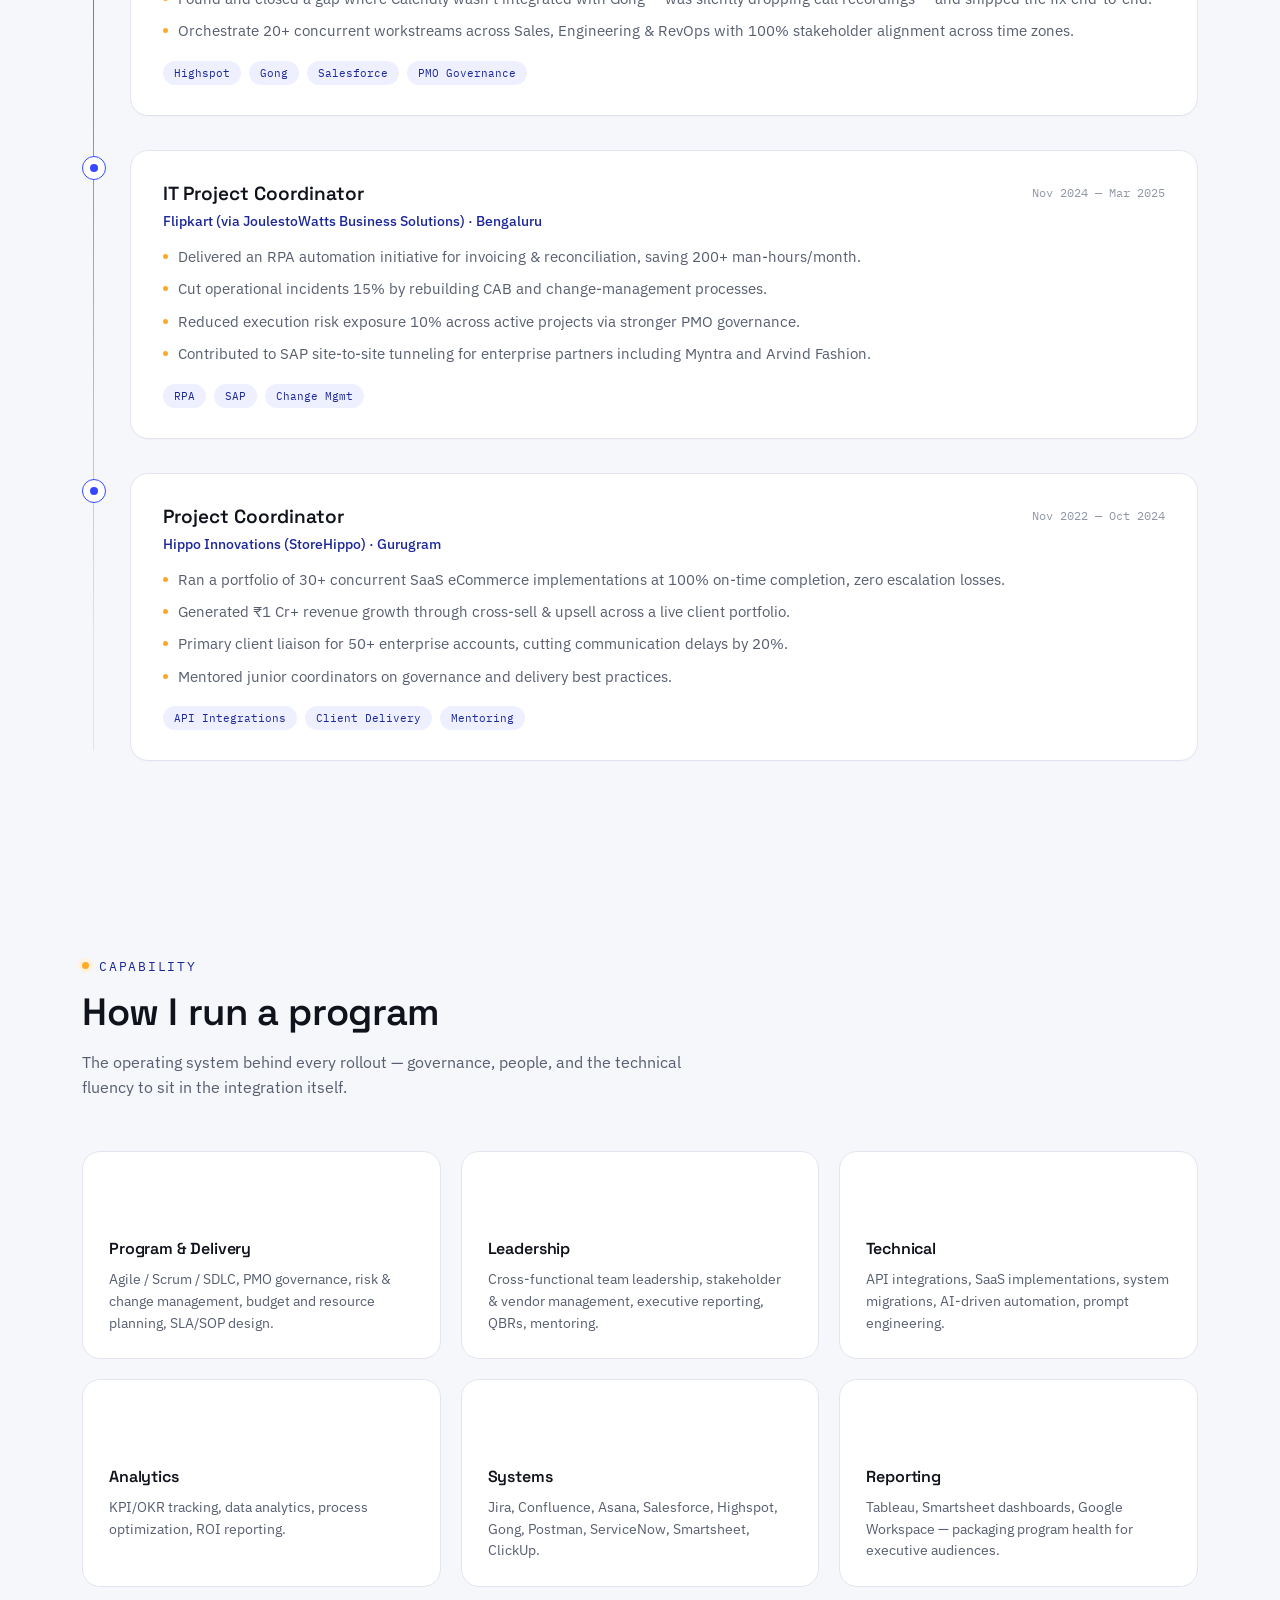
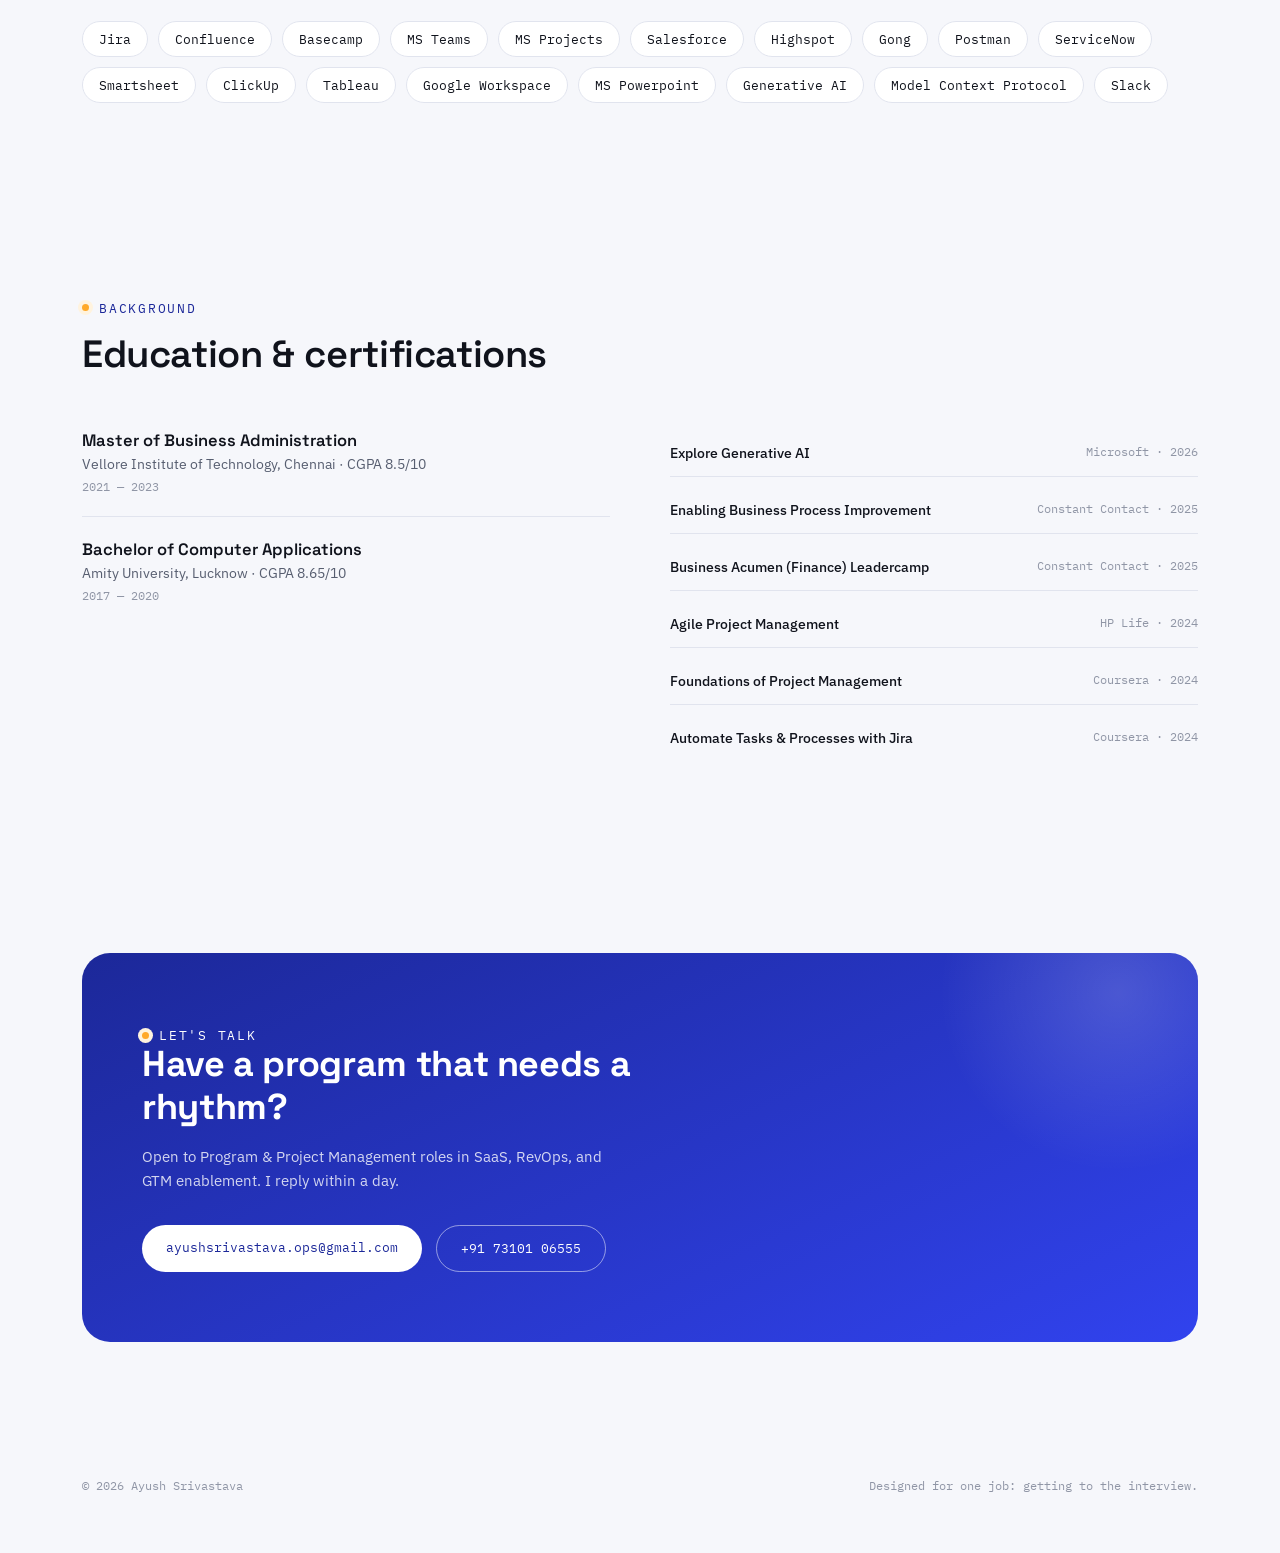
==== commit c8bf25a7: "Update index.html" ====
--- a/index.html
+++ b/index.html
@@ -660,7 +660,7 @@
         <div class="tl-dot"></div>
         <div class="role-card">
           <div class="role-top">
-            <div class="role-title">Revenue Enablement &amp; Operations Program Manager</div>
+            <div class="role-title">Revenue Enablement &amp; Operations Coordinator</div>
             <div class="role-dates">Mar 2025 — Present</div>
           </div>
           <div class="role-company">Constant Contact (via Aeries Technology) · Bengaluru</div>
